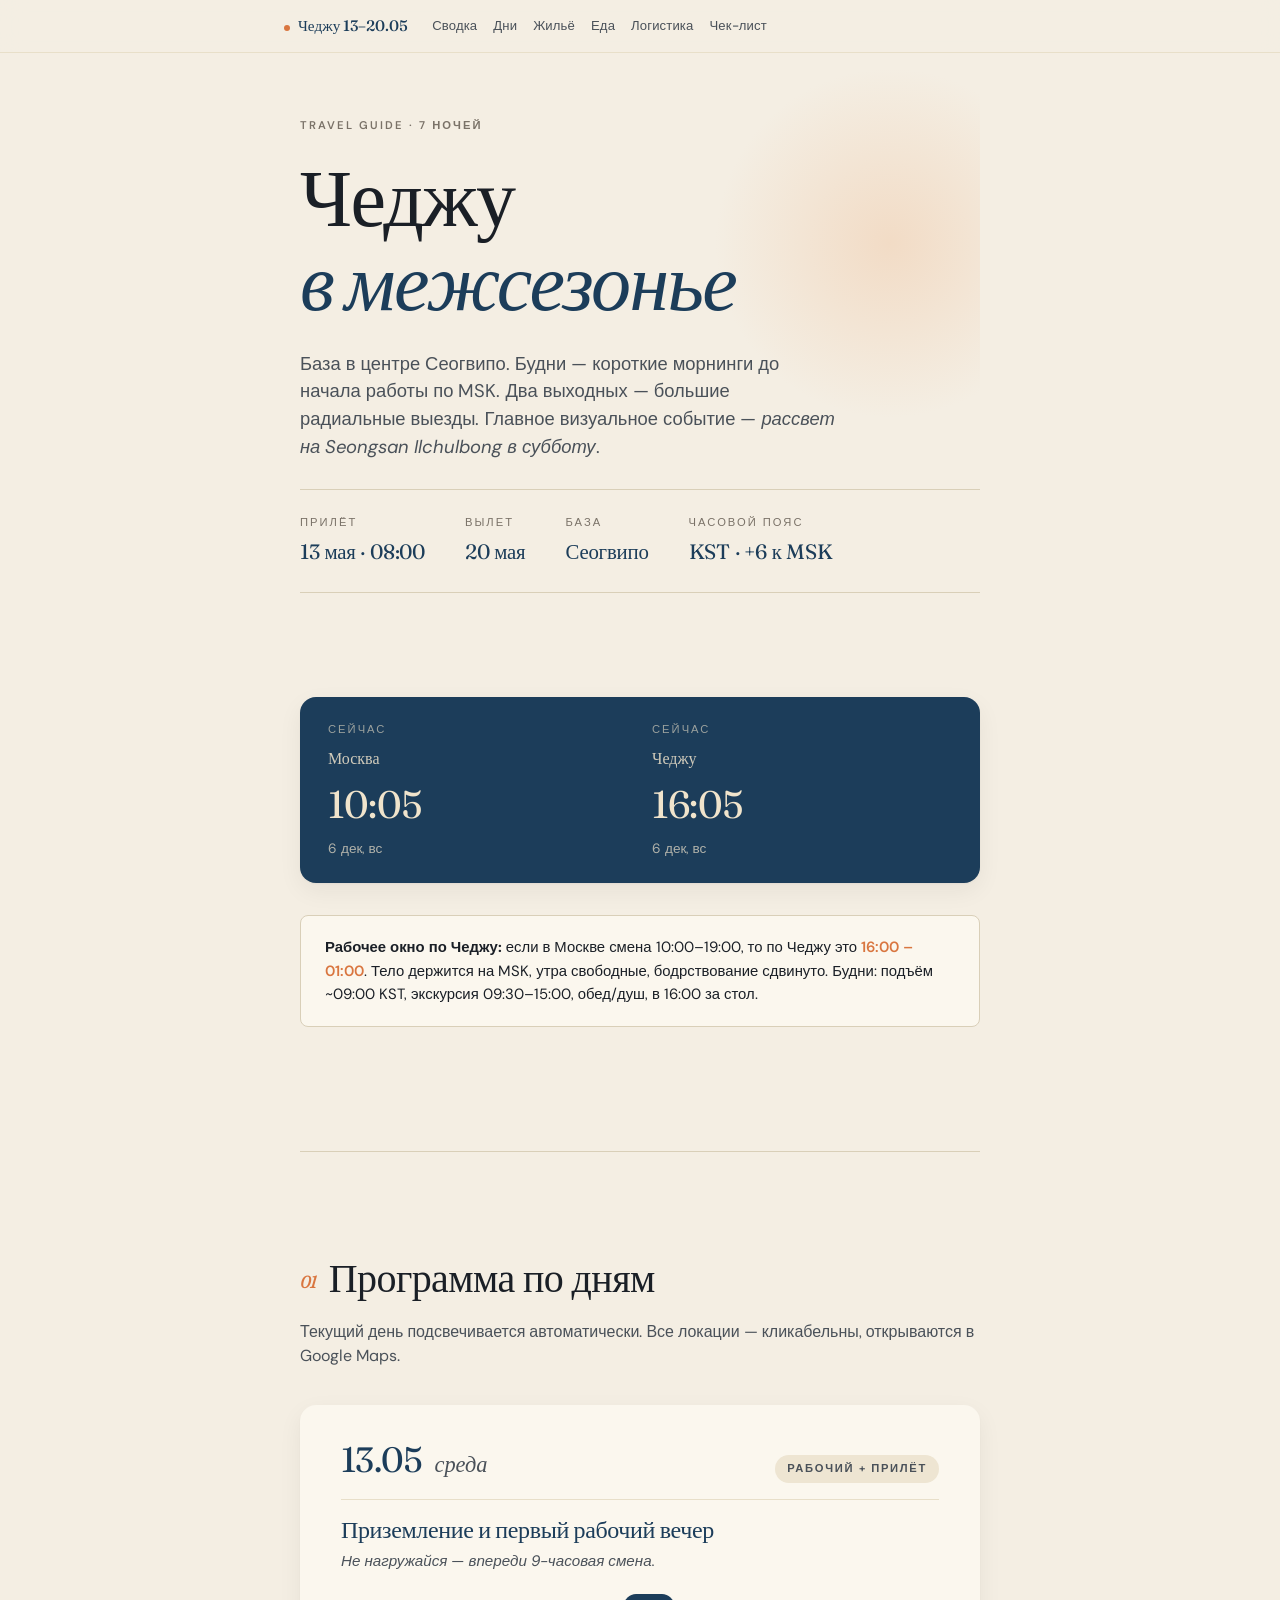
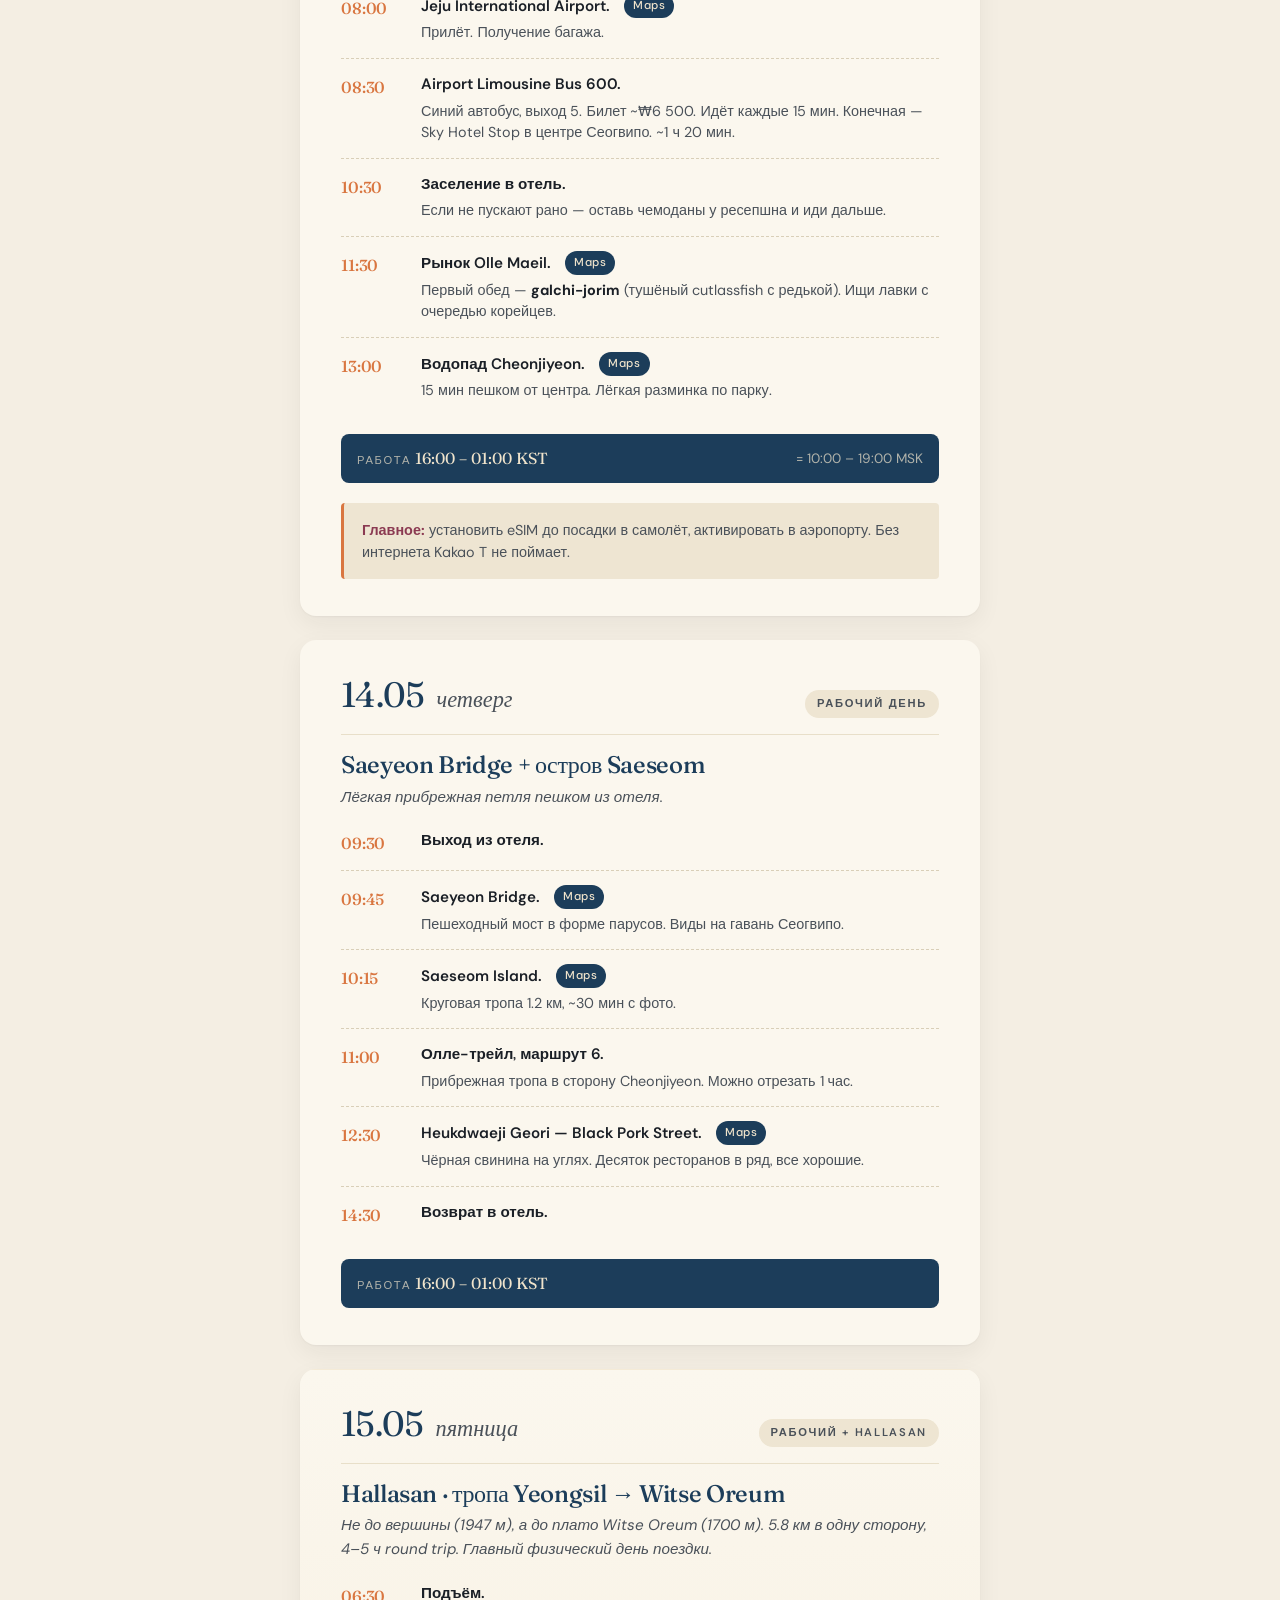
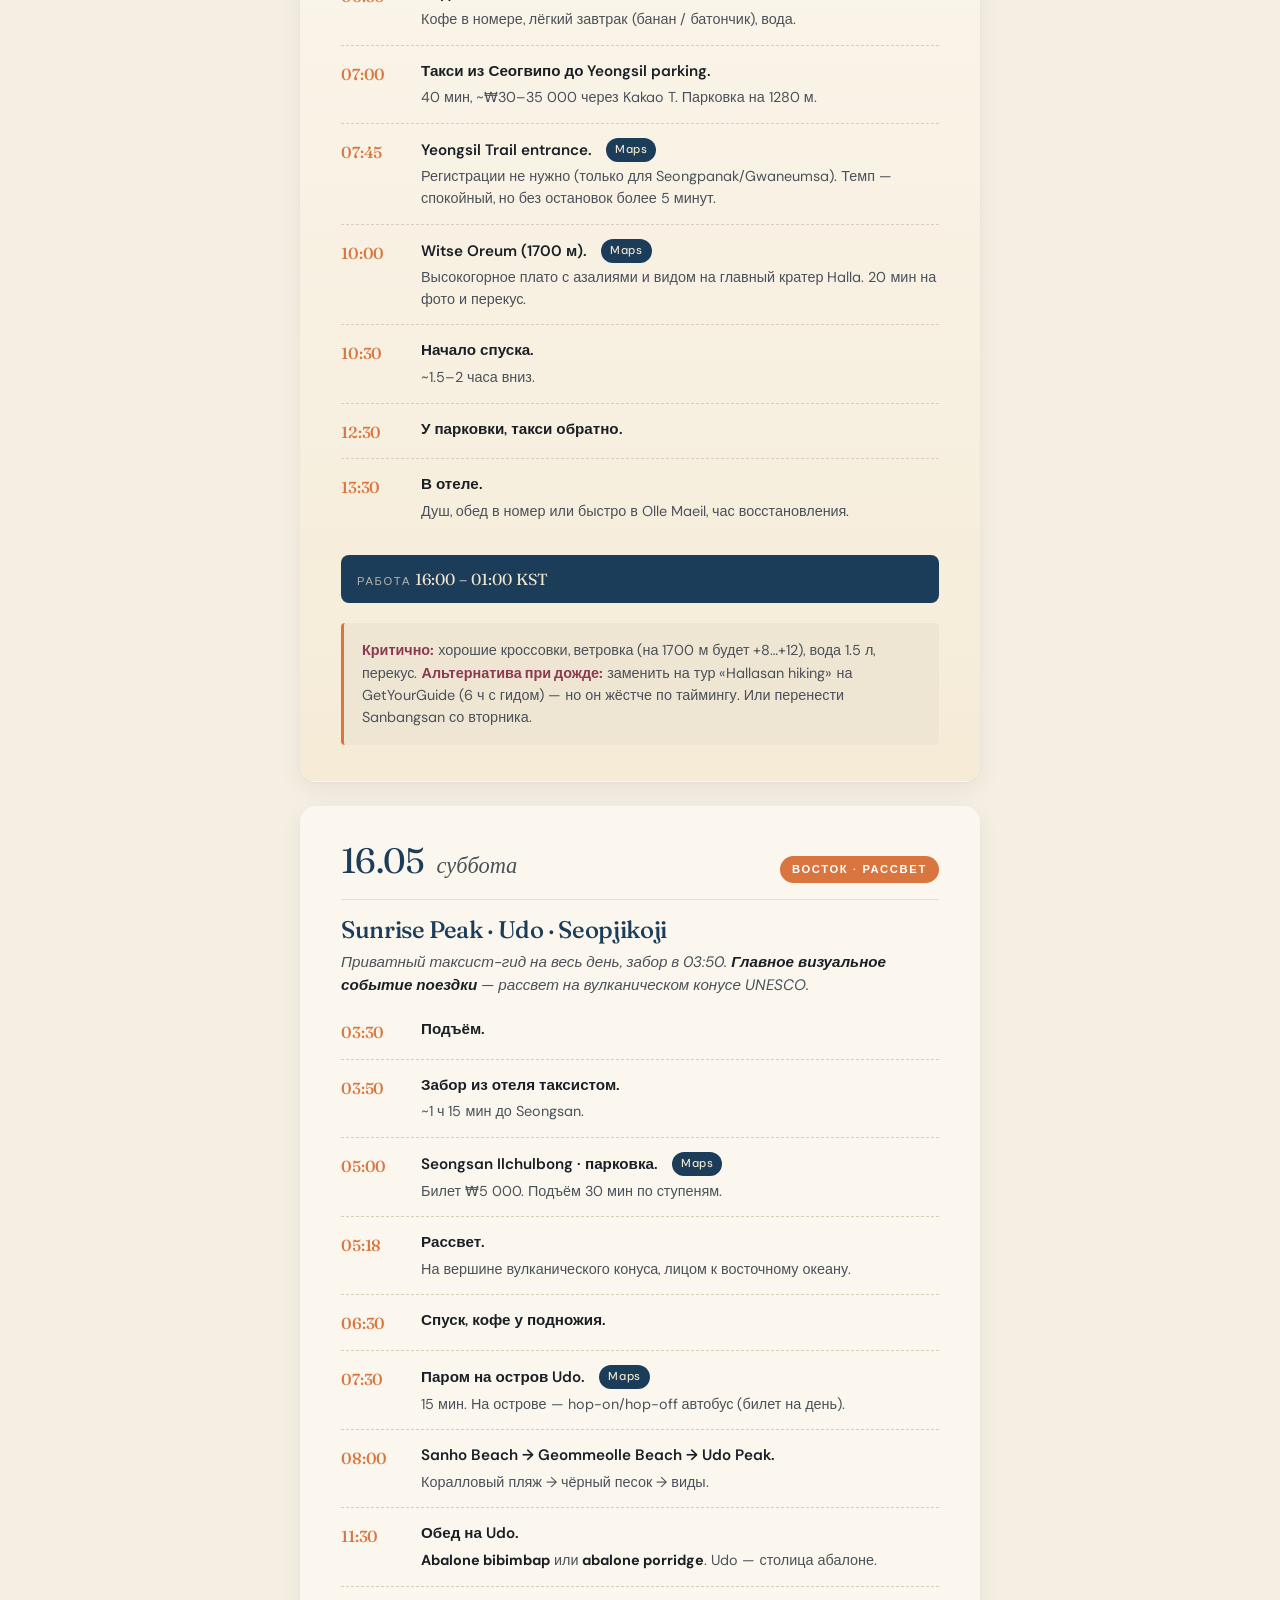
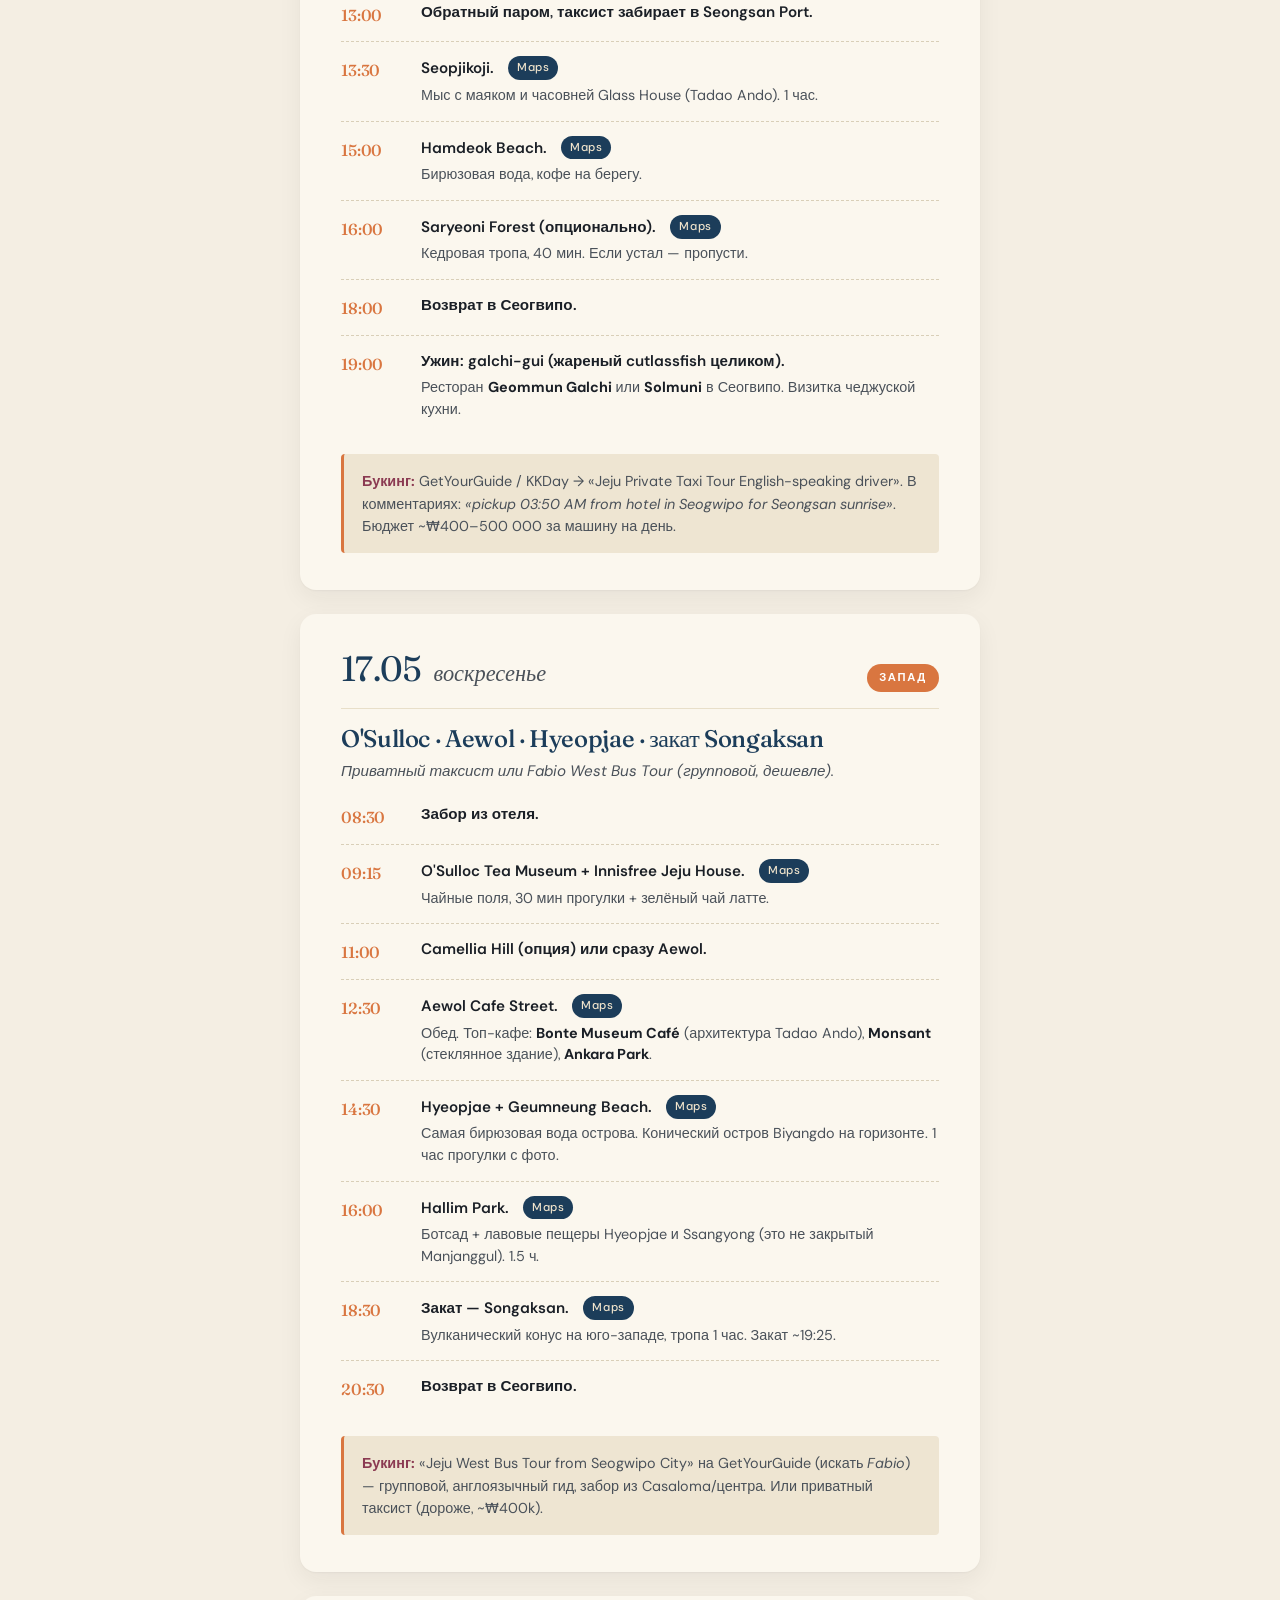
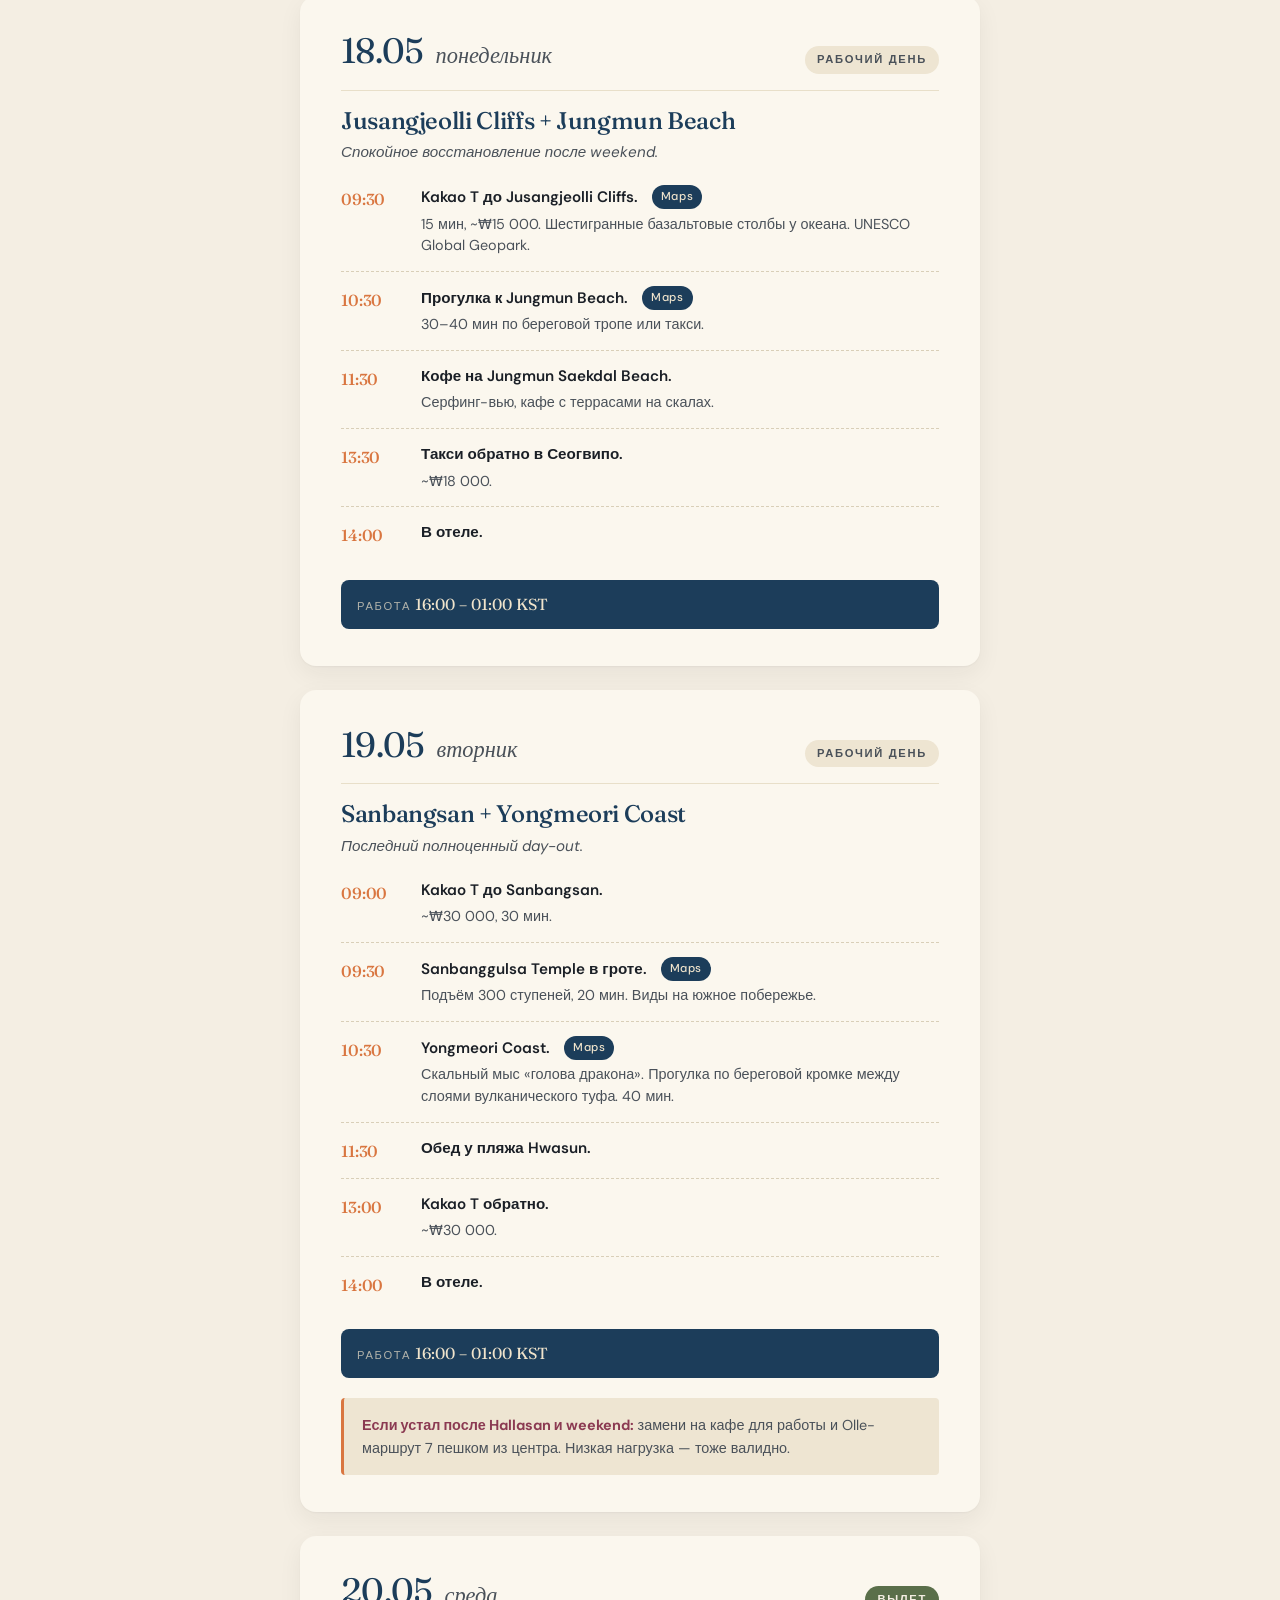
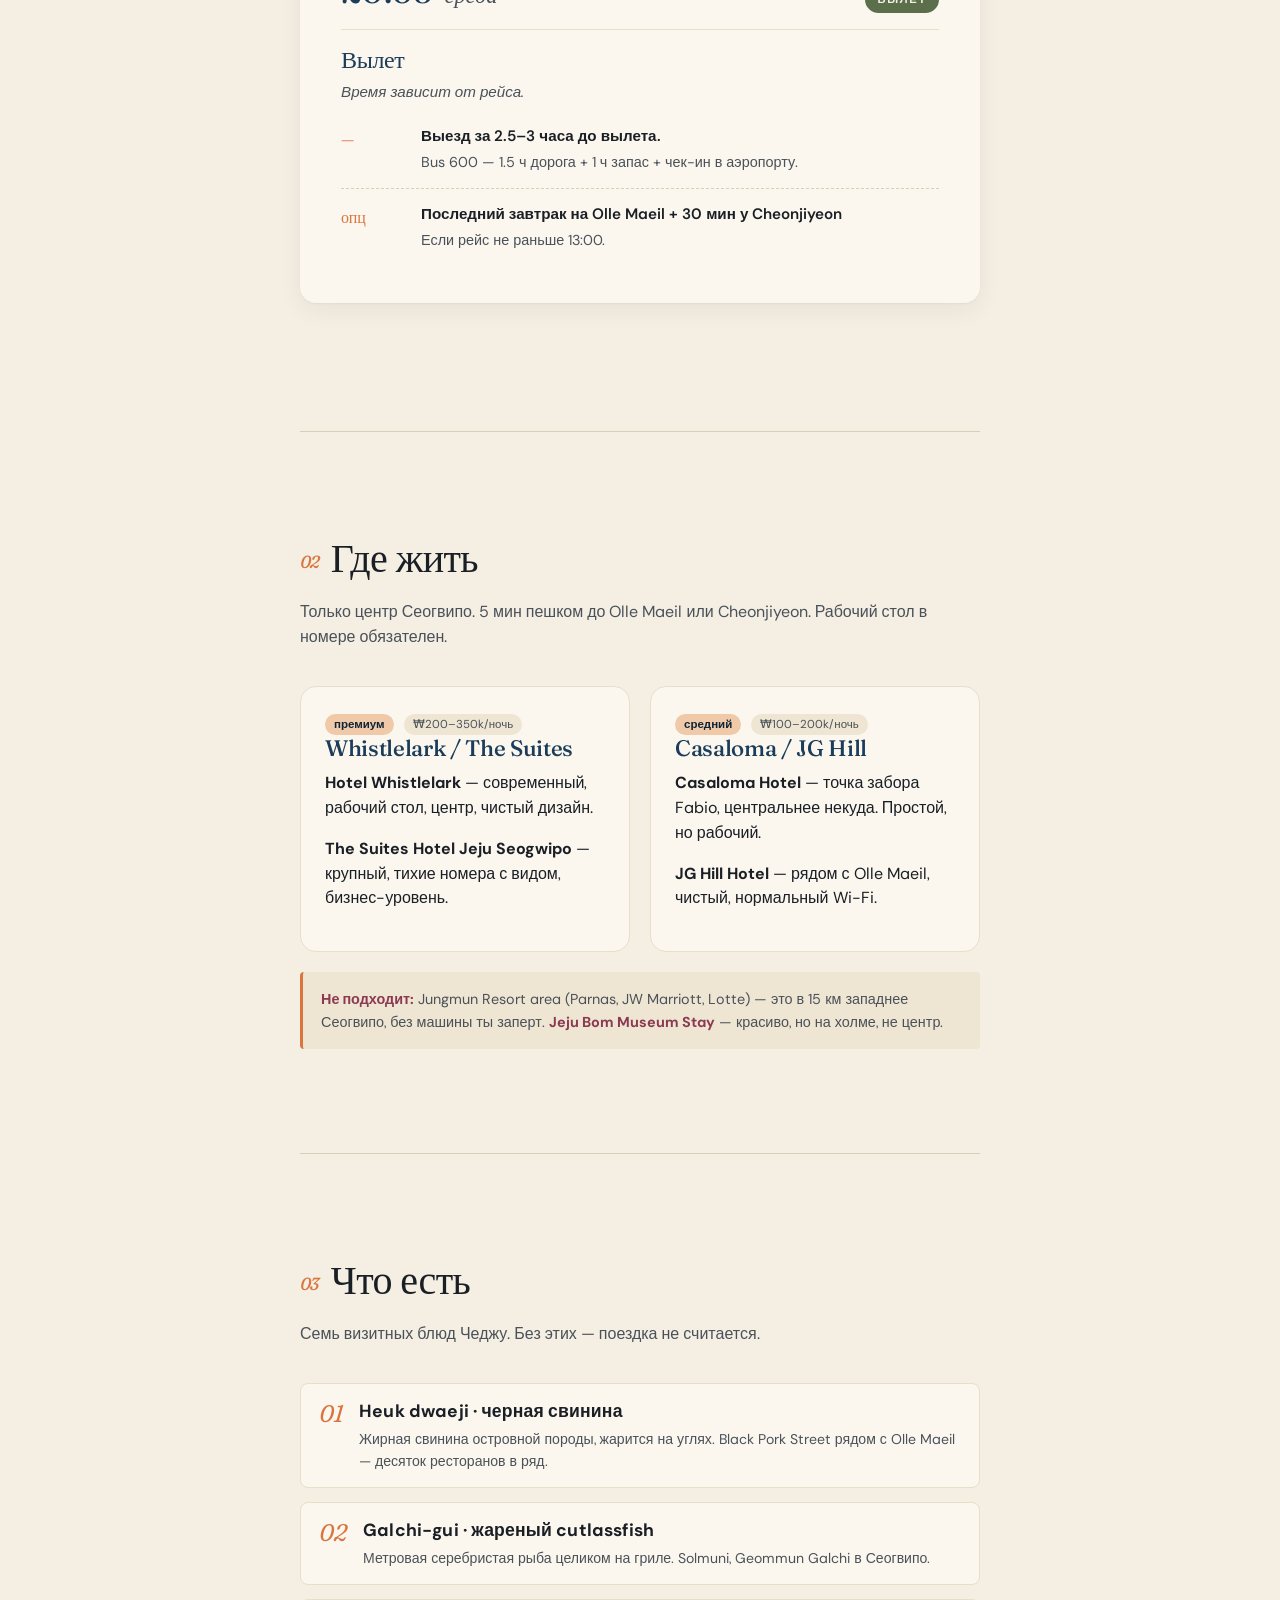
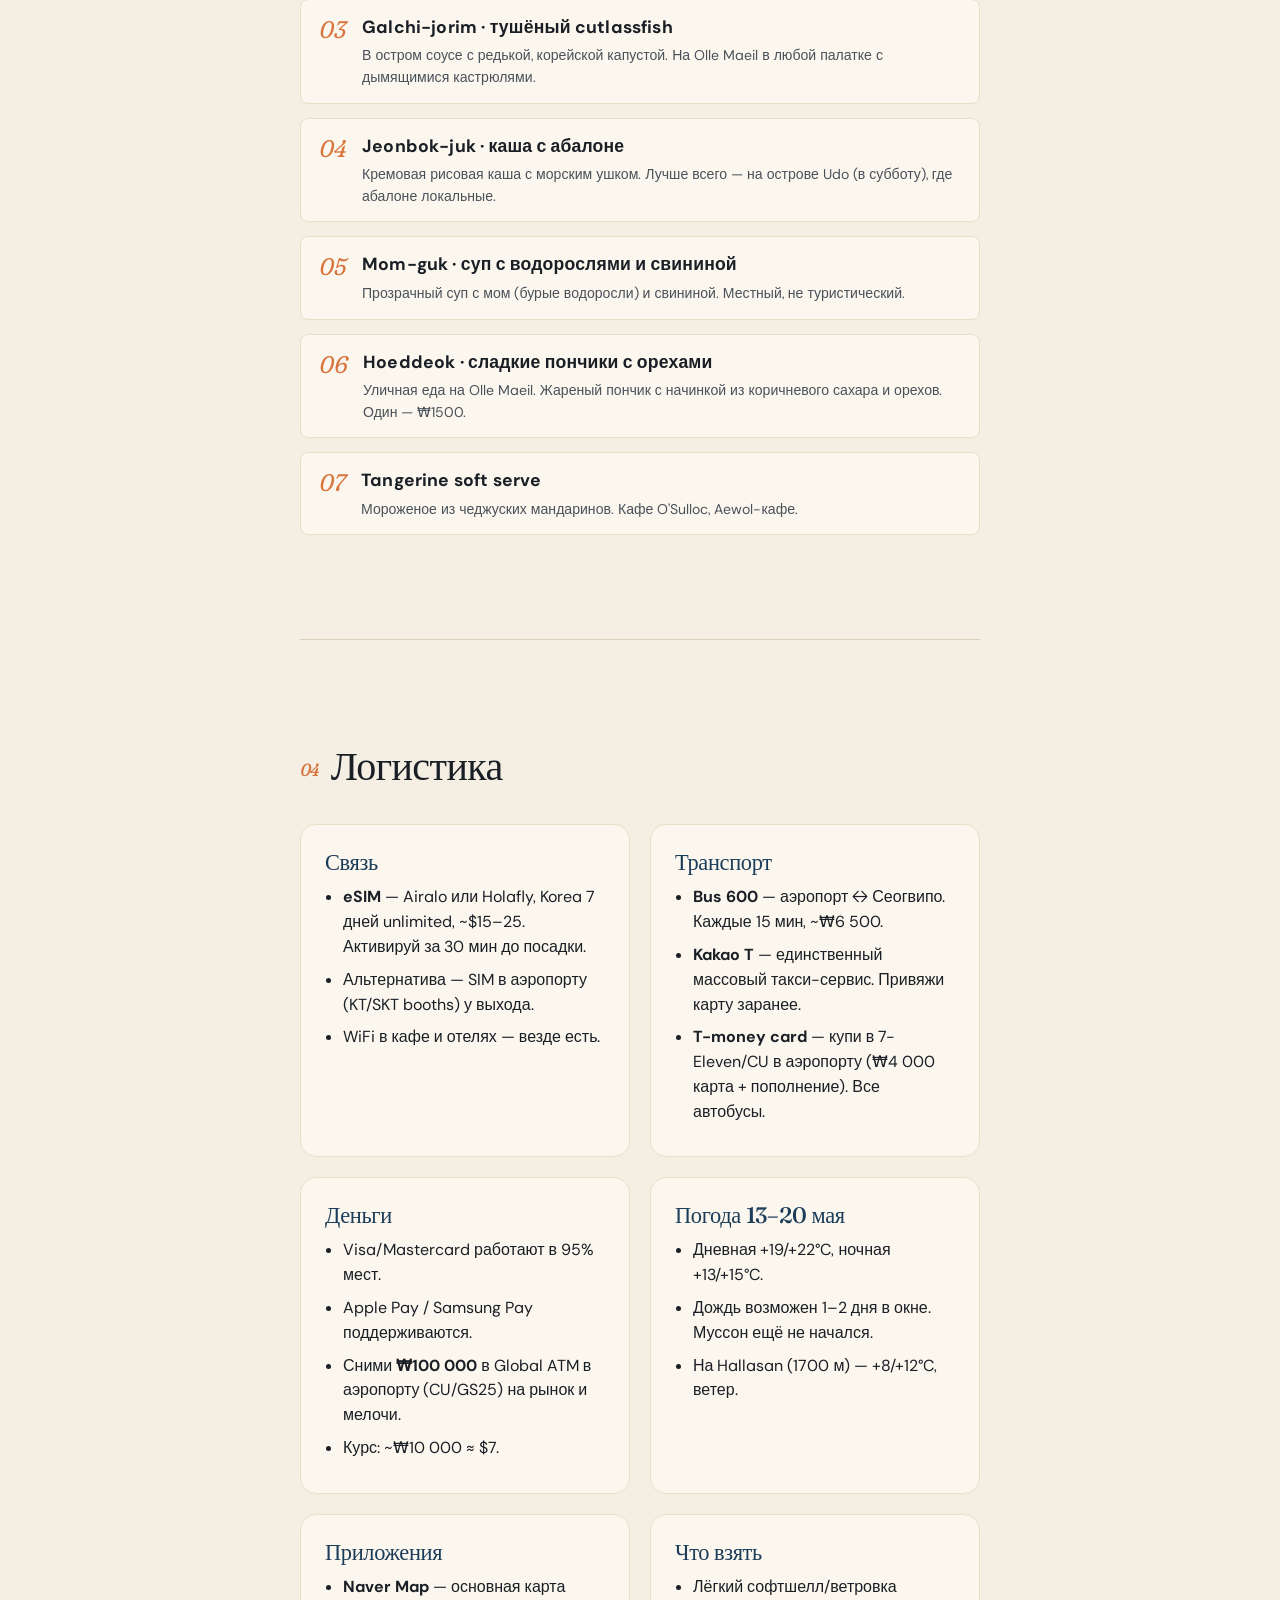
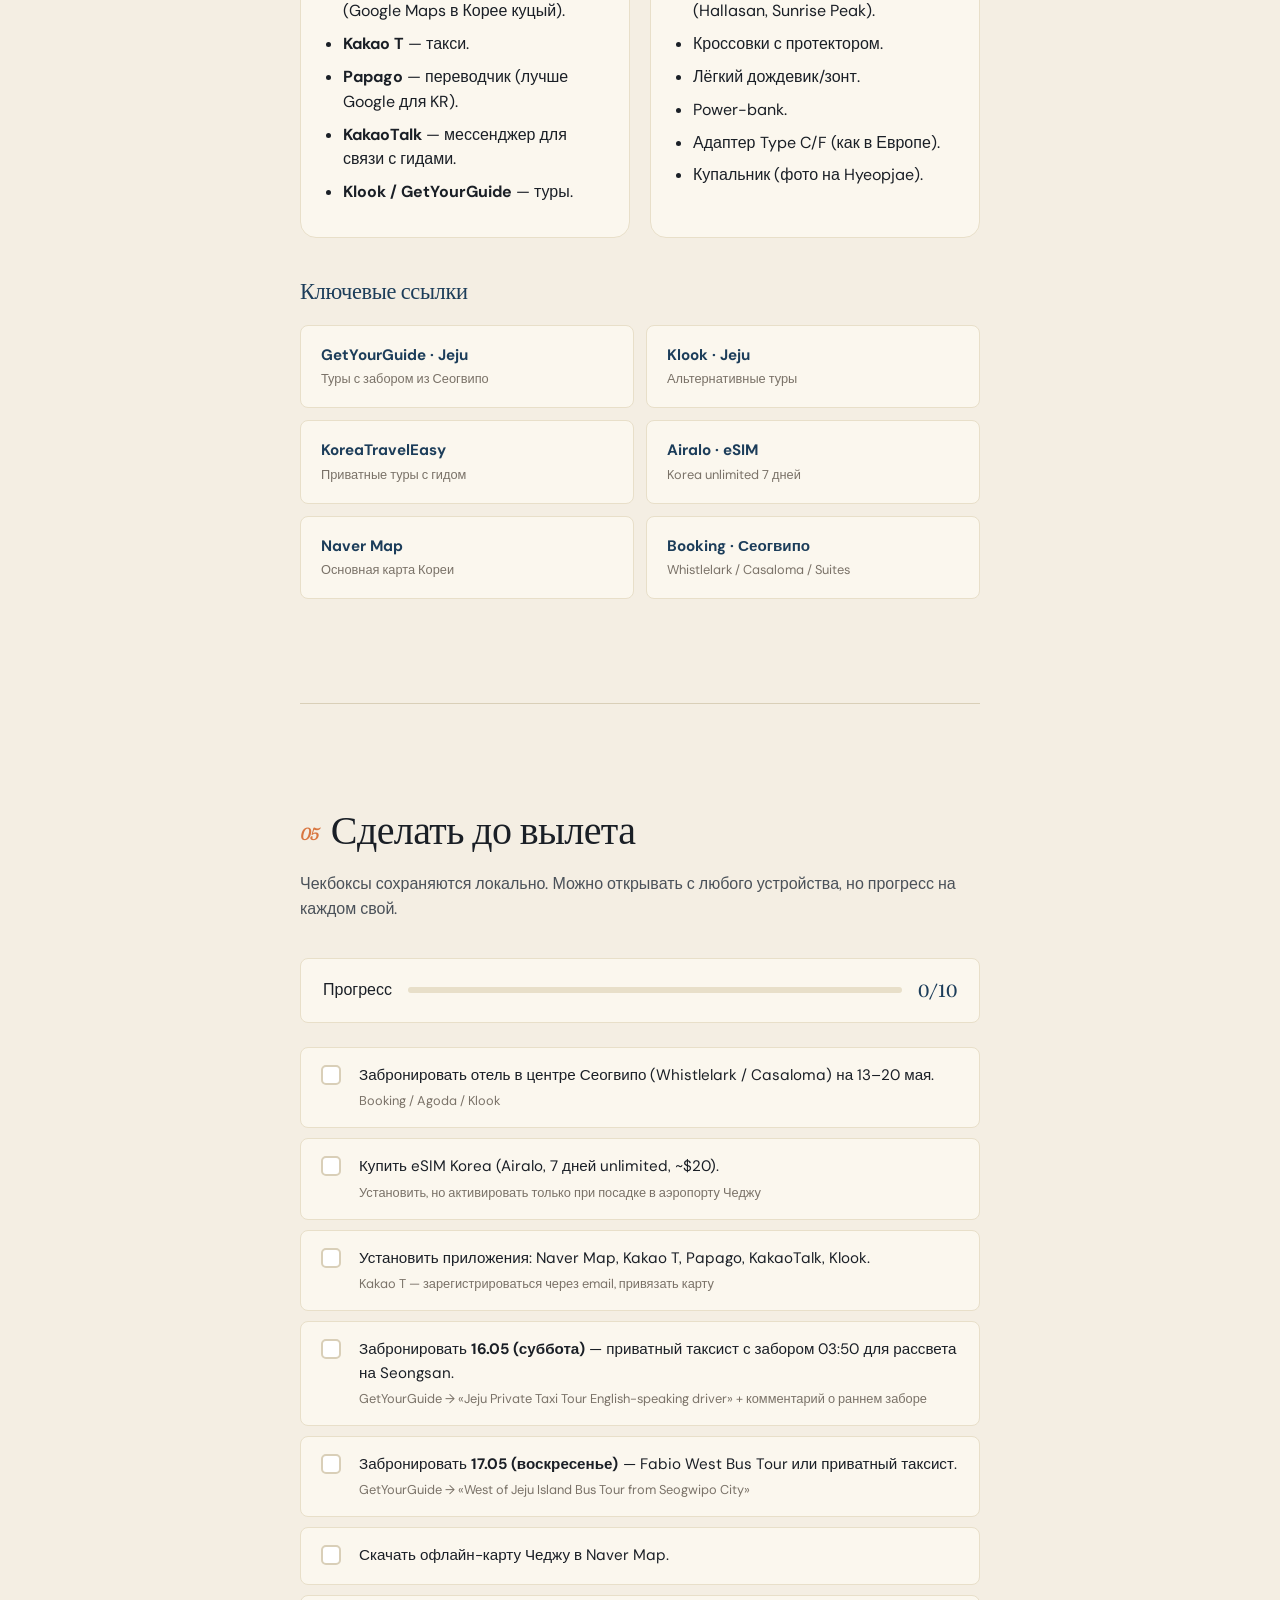
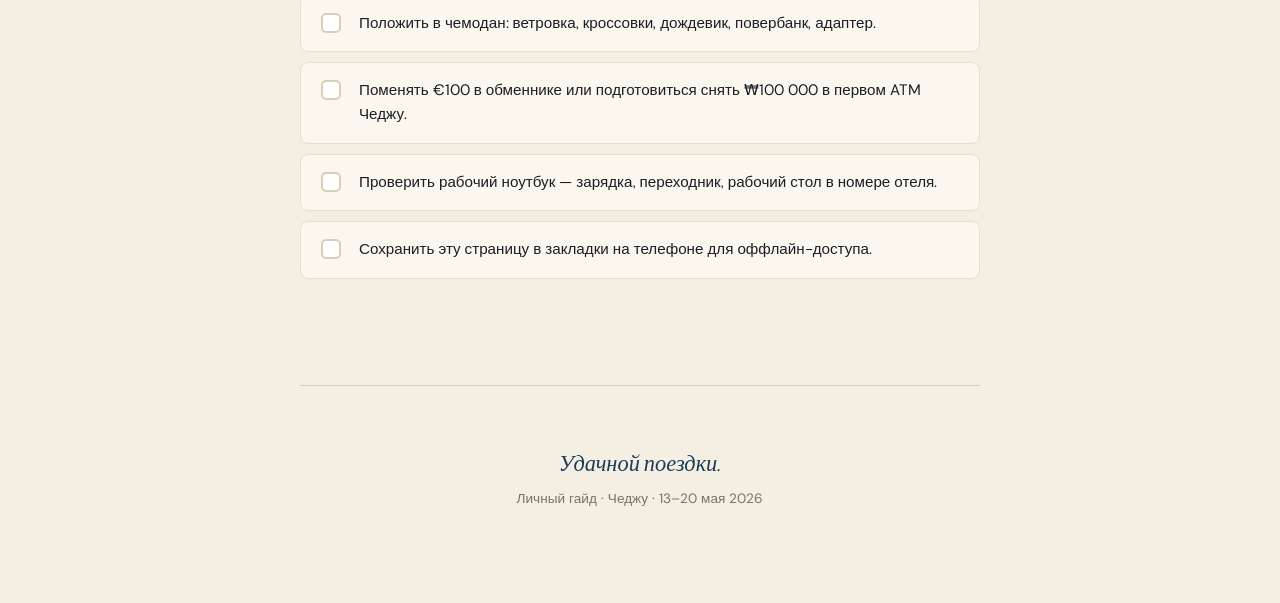
==== index.html @ 7b82b97f "Initial commit: Jeju travel guide 13-20 May 2026 - One-page editorial travel guide - Sticky navigati" ====
<!DOCTYPE html>
<html lang="ru">
<head>
<meta charset="UTF-8">
<meta name="viewport" content="width=device-width, initial-scale=1.0, viewport-fit=cover">
<meta name="theme-color" content="#1C3D5A">
<title>Чеджу · 13–20 мая 2026</title>
<link rel="preconnect" href="https://fonts.googleapis.com">
<link rel="preconnect" href="https://fonts.gstatic.com" crossorigin>
<link href="https://fonts.googleapis.com/css2?family=Fraunces:opsz,wght,SOFT,WONK@9..144,300..900,0..100,0..1&family=DM+Sans:opsz,wght@9..40,300..700&display=swap" rel="stylesheet">
<style>
  :root {
    --bg: #F4EEE3;
    --bg-card: #FBF7EE;
    --bg-card-alt: #EEE5D2;
    --ink: #1A1F26;
    --ink-soft: #4A5159;
    --ink-faint: #7A7268;
    --rule: #D9CFB8;
    --rule-soft: #E8DFC9;
    --volcano: #1C3D5A;
    --volcano-deep: #0E2438;
    --tangerine: #D97640;
    --tangerine-soft: #F0C9A8;
    --moss: #5A6F4A;
    --berry: #8B3A52;
    --shadow: 0 1px 2px rgba(26, 31, 38, 0.04), 0 8px 24px rgba(26, 31, 38, 0.06);
    --radius: 8px;
    --radius-lg: 16px;
  }

  * { box-sizing: border-box; }

  html { -webkit-text-size-adjust: 100%; scroll-behavior: smooth; scroll-padding-top: 80px; }

  body {
    margin: 0;
    background: var(--bg);
    color: var(--ink);
    font-family: 'DM Sans', -apple-system, BlinkMacSystemFont, sans-serif;
    font-size: 16px;
    line-height: 1.55;
    font-feature-settings: "ss01", "ss02", "kern";
    -webkit-font-smoothing: antialiased;
    -moz-osx-font-smoothing: grayscale;
  }

  ::selection { background: var(--tangerine); color: white; }

  /* ============= TYPOGRAPHY ============= */
  .display {
    font-family: 'Fraunces', Georgia, serif;
    font-variation-settings: 'opsz' 144, 'SOFT' 0, 'WONK' 0;
    font-weight: 400;
    letter-spacing: -0.02em;
    line-height: 1.05;
  }
  .display-italic {
    font-family: 'Fraunces', Georgia, serif;
    font-variation-settings: 'opsz' 144, 'SOFT' 100, 'WONK' 1;
    font-style: italic;
    font-weight: 300;
  }
  h1, h2, h3, h4 { font-family: 'Fraunces', Georgia, serif; font-weight: 500; letter-spacing: -0.015em; }
  h1 { font-size: clamp(2.5rem, 8vw, 5rem); line-height: 1; margin: 0; }
  h2 { font-size: clamp(1.75rem, 4vw, 2.5rem); margin: 0 0 0.5em; line-height: 1.1; }
  h3 { font-size: 1.4rem; margin: 0 0 0.4em; line-height: 1.2; }
  h4 { font-size: 1.1rem; margin: 0 0 0.3em; font-family: 'DM Sans', sans-serif; font-weight: 700; letter-spacing: 0.01em; }
  p { margin: 0 0 1em; }
  strong { font-weight: 700; color: var(--ink); }
  a { color: var(--volcano); text-decoration: underline; text-decoration-color: var(--rule); text-underline-offset: 3px; transition: text-decoration-color 0.2s; }
  a:hover { text-decoration-color: var(--tangerine); }

  .eyebrow {
    font-family: 'DM Sans', sans-serif;
    font-size: 0.7rem;
    font-weight: 600;
    letter-spacing: 0.18em;
    text-transform: uppercase;
    color: var(--ink-faint);
  }

  /* ============= LAYOUT ============= */
  .wrap { max-width: 760px; margin: 0 auto; padding: 0 24px; }
  @media (min-width: 768px) { .wrap { padding: 0 40px; } }

  /* ============= STICKY NAV ============= */
  .topnav {
    position: sticky; top: 0; z-index: 100;
    background: rgba(244, 238, 227, 0.92);
    backdrop-filter: blur(12px);
    -webkit-backdrop-filter: blur(12px);
    border-bottom: 1px solid var(--rule-soft);
  }
  .topnav-inner {
    max-width: 760px; margin: 0 auto;
    display: flex; align-items: center; gap: 16px;
    padding: 12px 24px;
    overflow-x: auto; scrollbar-width: none;
  }
  .topnav-inner::-webkit-scrollbar { display: none; }
  .topnav .brand {
    font-family: 'Fraunces', serif; font-weight: 500;
    font-size: 0.95rem;
    color: var(--volcano);
    white-space: nowrap;
    margin-right: 8px;
  }
  .topnav .brand::before {
    content: ""; display: inline-block;
    width: 6px; height: 6px;
    background: var(--tangerine); border-radius: 50%;
    margin-right: 8px;
    vertical-align: middle;
  }
  .topnav a.navlink {
    font-size: 0.82rem;
    color: var(--ink-soft);
    text-decoration: none;
    white-space: nowrap;
    padding: 4px 0;
    font-weight: 500;
    letter-spacing: 0.01em;
  }
  .topnav a.navlink:hover { color: var(--volcano); }

  /* ============= HERO ============= */
  .hero {
    padding: 64px 0 48px;
    position: relative;
    overflow: hidden;
  }
  .hero::before {
    content: ""; position: absolute;
    top: 0; right: -100px; width: 380px; height: 380px;
    background: radial-gradient(circle, var(--tangerine-soft) 0%, transparent 65%);
    opacity: 0.5; pointer-events: none;
    z-index: 0;
  }
  .hero-content { position: relative; z-index: 1; }
  .hero .eyebrow { margin-bottom: 20px; }
  .hero h1 { margin-bottom: 28px; }
  .hero h1 .word { display: inline-block; }
  .hero h1 .it { font-family: 'Fraunces', serif; font-variation-settings: 'opsz' 144, 'SOFT' 100, 'WONK' 1; font-style: italic; font-weight: 300; color: var(--volcano); }
  .hero-meta {
    display: flex; flex-wrap: wrap; gap: 24px 40px;
    padding: 24px 0;
    border-top: 1px solid var(--rule);
    border-bottom: 1px solid var(--rule);
    margin: 28px 0 0;
  }
  .hero-meta dt { font-size: 0.7rem; letter-spacing: 0.18em; text-transform: uppercase; color: var(--ink-faint); margin-bottom: 4px; }
  .hero-meta dd { margin: 0; font-family: 'Fraunces', serif; font-size: 1.3rem; font-weight: 400; color: var(--volcano); letter-spacing: -0.01em; }

  /* ============= SECTION ============= */
  section { padding: 56px 0; }
  .section-head { margin-bottom: 36px; }
  .section-head .num {
    font-family: 'Fraunces', serif;
    font-style: italic;
    font-variation-settings: 'opsz' 144, 'SOFT' 100;
    font-size: 1.1rem;
    color: var(--tangerine);
    margin-right: 12px;
    vertical-align: 4px;
  }

  /* ============= TZ CLOCK ============= */
  .tz {
    background: var(--volcano);
    color: #F0E4CC;
    border-radius: var(--radius-lg);
    padding: 24px 28px;
    margin: 32px 0;
    display: grid;
    grid-template-columns: 1fr 1fr;
    gap: 24px;
    box-shadow: var(--shadow);
  }
  .tz-col .lbl {
    font-size: 0.7rem; letter-spacing: 0.18em; text-transform: uppercase;
    color: rgba(240, 228, 204, 0.6);
    margin-bottom: 8px;
  }
  .tz-col .city { font-family: 'Fraunces', serif; font-size: 1rem; opacity: 0.85; margin-bottom: 4px; }
  .tz-col .time { font-family: 'Fraunces', serif; font-size: 2.4rem; font-weight: 400; letter-spacing: -0.02em; }
  .tz-col .date { font-size: 0.85rem; opacity: 0.7; margin-top: 4px; }
  .tz-divider {
    position: relative;
    text-align: center;
    font-size: 0.7rem; letter-spacing: 0.18em; text-transform: uppercase;
    color: rgba(240, 228, 204, 0.5);
    margin: 12px 0 -8px;
    grid-column: 1 / -1;
  }

  .work-window {
    background: var(--bg-card);
    border: 1px solid var(--rule);
    padding: 20px 24px;
    border-radius: var(--radius);
    margin: 20px 0;
    font-size: 0.93rem;
  }
  .work-window .key { color: var(--tangerine); font-weight: 600; }

  /* ============= DAY CARDS ============= */
  .day {
    background: var(--bg-card);
    border-radius: var(--radius-lg);
    padding: 28px 24px;
    margin-bottom: 24px;
    box-shadow: var(--shadow);
    border: 1px solid transparent;
    transition: border-color 0.2s, transform 0.2s;
    scroll-margin-top: 72px;
  }
  @media (min-width: 768px) { .day { padding: 36px 40px; } }
  .day.today {
    border-color: var(--tangerine);
    background: linear-gradient(180deg, #FBF7EE 0%, #FFF5E6 100%);
  }
  .day.today .day-header::after {
    content: "сегодня";
    display: inline-block;
    margin-left: 12px;
    background: var(--tangerine);
    color: white;
    font-size: 0.65rem;
    font-weight: 700;
    letter-spacing: 0.1em;
    text-transform: uppercase;
    padding: 4px 10px;
    border-radius: 100px;
    vertical-align: 6px;
  }
  .day.special { background: linear-gradient(180deg, #FBF7EE 0%, #F5EBD7 100%); }

  .day-header {
    display: flex; flex-wrap: wrap; align-items: baseline; gap: 12px;
    margin-bottom: 16px;
    padding-bottom: 16px;
    border-bottom: 1px solid var(--rule-soft);
  }
  .day-date {
    font-family: 'Fraunces', serif;
    font-size: 2.2rem;
    font-weight: 400;
    letter-spacing: -0.02em;
    color: var(--volcano);
    line-height: 1;
  }
  .day-dow {
    font-family: 'Fraunces', serif;
    font-style: italic;
    font-variation-settings: 'opsz' 144, 'SOFT' 100, 'WONK' 1;
    font-size: 1.4rem;
    color: var(--ink-soft);
    font-weight: 300;
  }
  .day-tag {
    margin-left: auto;
    font-size: 0.7rem;
    letter-spacing: 0.15em;
    text-transform: uppercase;
    padding: 5px 12px;
    border-radius: 100px;
    font-weight: 600;
  }
  .tag-work { background: var(--bg-card-alt); color: var(--ink-soft); }
  .tag-free { background: var(--tangerine); color: white; }
  .tag-travel { background: var(--moss); color: #F4EEE3; }

  .day-title { font-size: 1.5rem; color: var(--volcano); margin: 16px 0 6px; line-height: 1.2; }
  .day-subtitle { font-size: 0.95rem; color: var(--ink-soft); font-style: italic; margin-bottom: 20px; }

  /* TIMELINE */
  .timeline { list-style: none; padding: 0; margin: 16px 0 0; }
  .timeline > li {
    display: grid;
    grid-template-columns: 64px 1fr;
    gap: 16px;
    padding: 14px 0;
    border-top: 1px dashed var(--rule);
  }
  .timeline > li:first-child { border-top: 0; padding-top: 0; }
  .t-time {
    font-family: 'Fraunces', serif;
    font-size: 1rem;
    font-weight: 500;
    color: var(--tangerine);
    letter-spacing: -0.01em;
    padding-top: 2px;
  }
  .t-body { font-size: 0.95rem; }
  .t-body .place {
    font-weight: 600;
    color: var(--ink);
    margin-right: 4px;
  }
  .t-body .note {
    color: var(--ink-soft);
    font-size: 0.9rem;
    margin-top: 4px;
    line-height: 1.5;
  }
  .map-btn {
    display: inline-flex; align-items: center; gap: 4px;
    background: var(--volcano); color: #F0E4CC !important;
    font-size: 0.72rem; letter-spacing: 0.05em;
    padding: 3px 9px; border-radius: 100px;
    text-decoration: none;
    margin-left: 6px;
    font-weight: 500;
    vertical-align: 2px;
    transition: background 0.2s;
  }
  .map-btn:hover { background: var(--volcano-deep); }
  .map-btn svg { width: 9px; height: 9px; }

  .day-note {
    margin-top: 20px;
    padding: 16px 18px;
    background: var(--bg-card-alt);
    border-left: 3px solid var(--tangerine);
    border-radius: 4px;
    font-size: 0.9rem;
    color: var(--ink-soft);
  }
  .day-note strong { color: var(--berry); }

  .work-block {
    margin-top: 18px;
    padding: 12px 16px;
    background: var(--volcano);
    color: #F0E4CC;
    font-size: 0.85rem;
    border-radius: var(--radius);
    display: flex; align-items: center; justify-content: space-between;
    gap: 16px;
    flex-wrap: wrap;
  }
  .work-block .lbl { font-size: 0.7rem; letter-spacing: 0.15em; text-transform: uppercase; opacity: 0.7; }
  .work-block .val { font-family: 'Fraunces', serif; font-size: 1rem; }

  /* ============= LOGISTICS CARDS ============= */
  .grid-2 {
    display: grid; gap: 20px;
    grid-template-columns: 1fr;
  }
  @media (min-width: 600px) { .grid-2 { grid-template-columns: 1fr 1fr; } }

  .info-card {
    background: var(--bg-card);
    padding: 24px;
    border-radius: var(--radius-lg);
    border: 1px solid var(--rule-soft);
  }
  .info-card h3 { color: var(--volcano); }
  .info-card ul { padding-left: 18px; margin: 0; }
  .info-card li { margin: 8px 0; }
  .info-card .pill {
    display: inline-block;
    font-size: 0.72rem;
    background: var(--bg-card-alt);
    padding: 2px 9px;
    border-radius: 100px;
    margin-right: 6px;
    color: var(--ink-soft);
  }
  .info-card .pill.tier { background: var(--tangerine-soft); color: var(--volcano-deep); font-weight: 600; }

  /* FOOD */
  .food-list { display: grid; gap: 14px; margin-top: 20px; }
  .food-item {
    display: grid; grid-template-columns: auto 1fr; gap: 16px;
    padding: 14px 18px;
    background: var(--bg-card);
    border-radius: var(--radius);
    border: 1px solid var(--rule-soft);
  }
  .food-num {
    font-family: 'Fraunces', serif;
    font-style: italic;
    font-variation-settings: 'opsz' 144, 'SOFT' 100, 'WONK' 1;
    color: var(--tangerine);
    font-size: 1.5rem;
    font-weight: 400;
    line-height: 1;
    padding-top: 4px;
  }
  .food-item h4 { margin-bottom: 4px; }
  .food-item p { font-size: 0.88rem; color: var(--ink-soft); margin: 0; }

  /* ============= CHECKLIST ============= */
  .check-progress {
    background: var(--bg-card);
    padding: 18px 22px;
    border-radius: var(--radius);
    margin-bottom: 24px;
    display: flex; align-items: center; gap: 16px;
    border: 1px solid var(--rule-soft);
  }
  .check-progress .bar {
    flex: 1;
    height: 6px; background: var(--rule-soft);
    border-radius: 100px; overflow: hidden;
  }
  .check-progress .bar-fill {
    height: 100%;
    background: linear-gradient(90deg, var(--tangerine) 0%, var(--volcano) 100%);
    border-radius: 100px;
    transition: width 0.4s ease;
    width: 0%;
  }
  .check-progress .count {
    font-family: 'Fraunces', serif;
    font-size: 1.1rem;
    color: var(--volcano);
    font-variant-numeric: tabular-nums;
  }

  .checklist { list-style: none; padding: 0; margin: 0; }
  .checklist li {
    background: var(--bg-card);
    border: 1px solid var(--rule-soft);
    border-radius: var(--radius);
    margin-bottom: 10px;
    transition: all 0.2s;
    overflow: hidden;
  }
  .checklist label {
    display: grid; grid-template-columns: 24px 1fr; gap: 14px;
    align-items: start;
    padding: 16px 20px;
    cursor: pointer;
    font-size: 0.95rem;
  }
  .checklist input[type="checkbox"] {
    appearance: none; -webkit-appearance: none;
    width: 20px; height: 20px;
    border: 2px solid var(--rule);
    border-radius: 5px;
    background: white;
    cursor: pointer;
    position: relative;
    margin: 1px 0 0;
    transition: all 0.15s;
  }
  .checklist input[type="checkbox"]:checked {
    background: var(--volcano);
    border-color: var(--volcano);
  }
  .checklist input[type="checkbox"]:checked::after {
    content: "";
    position: absolute;
    left: 5px; top: 1px;
    width: 5px; height: 10px;
    border: solid #F0E4CC;
    border-width: 0 2px 2px 0;
    transform: rotate(45deg);
  }
  .checklist label:has(input:checked) {
    text-decoration: line-through;
    color: var(--ink-faint);
  }
  .checklist li:has(input:checked) {
    background: var(--bg-card-alt);
    opacity: 0.6;
  }
  .checklist .meta {
    display: block; font-size: 0.8rem; color: var(--ink-faint);
    margin-top: 4px;
  }

  /* ============= LINKS GRID ============= */
  .links-grid { display: grid; gap: 12px; margin-top: 20px; grid-template-columns: 1fr; }
  @media (min-width: 500px) { .links-grid { grid-template-columns: 1fr 1fr; } }
  .link-card {
    display: flex; flex-direction: column;
    padding: 18px 20px;
    background: var(--bg-card);
    border: 1px solid var(--rule-soft);
    border-radius: var(--radius);
    text-decoration: none;
    color: var(--ink);
    transition: all 0.2s;
  }
  .link-card:hover { border-color: var(--volcano); transform: translateY(-2px); }
  .link-card .title { font-weight: 700; color: var(--volcano); margin-bottom: 2px; font-size: 0.95rem; }
  .link-card .sub { font-size: 0.8rem; color: var(--ink-faint); }

  /* ============= FOOTER ============= */
  footer {
    padding: 60px 0 80px;
    text-align: center;
    border-top: 1px solid var(--rule);
    margin-top: 40px;
  }
  footer p { font-size: 0.85rem; color: var(--ink-faint); }
  footer .display-italic { font-size: 1.4rem; color: var(--volcano); margin-bottom: 8px; }

  /* ============= UTILITIES ============= */
  .divider { border: 0; height: 1px; background: var(--rule); margin: 48px 0; }
  .quiet { color: var(--ink-soft); }
  .tab-num { font-variant-numeric: tabular-nums; }

  /* PRINT */
  @media print {
    .topnav, .map-btn { display: none !important; }
    body { background: white; }
    .day { break-inside: avoid; box-shadow: none; border: 1px solid #ccc; }
    .tz { background: white; color: black; border: 1px solid #ccc; }
  }
</style>
</head>
<body>

<nav class="topnav">
  <div class="topnav-inner">
    <span class="brand">Чеджу 13–20.05</span>
    <a class="navlink" href="#hero">Сводка</a>
    <a class="navlink" href="#days">Дни</a>
    <a class="navlink" href="#stay">Жильё</a>
    <a class="navlink" href="#food">Еда</a>
    <a class="navlink" href="#logistics">Логистика</a>
    <a class="navlink" href="#checklist">Чек-лист</a>
  </div>
</nav>

<main class="wrap">

  <!-- ===================== HERO ===================== -->
  <header class="hero" id="hero">
    <div class="hero-content">
      <p class="eyebrow">Travel guide · 7 ночей</p>
      <h1 class="display">
        <span class="word">Чеджу</span><br>
        <span class="word it">в межсезонье</span>
      </h1>
      <p style="font-size: 1.15rem; color: var(--ink-soft); max-width: 540px; margin-top: 24px; line-height: 1.5;">
        База в центре Сеогвипо. Будни — короткие морнинги до начала работы по MSK. Два выходных — большие радиальные выезды. Главное визуальное событие — <em>рассвет на Seongsan Ilchulbong в субботу</em>.
      </p>
      <dl class="hero-meta">
        <div>
          <dt>Прилёт</dt>
          <dd>13 мая · 08:00</dd>
        </div>
        <div>
          <dt>Вылет</dt>
          <dd>20 мая</dd>
        </div>
        <div>
          <dt>База</dt>
          <dd>Сеогвипо</dd>
        </div>
        <div>
          <dt>Часовой пояс</dt>
          <dd>KST · +6 к MSK</dd>
        </div>
      </dl>
    </div>
  </header>

  <!-- ===================== TIME ZONE ===================== -->
  <section style="padding-top: 24px;">
    <div class="tz" id="liveclock">
      <div class="tz-col">
        <div class="lbl">сейчас</div>
        <div class="city">Москва</div>
        <div class="time tab-num" data-tz="msk">—</div>
        <div class="date" data-tz-date="msk">—</div>
      </div>
      <div class="tz-col">
        <div class="lbl">сейчас</div>
        <div class="city">Чеджу</div>
        <div class="time tab-num" data-tz="kst">—</div>
        <div class="date" data-tz-date="kst">—</div>
      </div>
    </div>
    <div class="work-window">
      <strong>Рабочее окно по Чеджу:</strong> если в Москве смена 10:00–19:00, то по Чеджу это <span class="key">16:00 – 01:00</span>. Тело держится на MSK, утра свободные, бодрствование сдвинуто. Будни: подъём ~09:00 KST, экскурсия 09:30–15:00, обед/душ, в 16:00 за стол.
    </div>
  </section>

  <hr class="divider">

  <!-- ===================== DAYS ===================== -->
  <section id="days">
    <div class="section-head">
      <h2><span class="num">01</span>Программа по дням</h2>
      <p class="quiet">Текущий день подсвечивается автоматически. Все локации — кликабельны, открываются в Google Maps.</p>
    </div>

    <!-- ===== DAY 1 ===== -->
    <article class="day" id="day-1" data-date="2026-05-13">
      <header class="day-header">
        <span class="day-date">13.05</span>
        <span class="day-dow">среда</span>
        <span class="day-tag tag-work">рабочий + прилёт</span>
      </header>
      <h3 class="day-title">Приземление и первый рабочий вечер</h3>
      <p class="day-subtitle">Не нагружайся — впереди 9-часовая смена.</p>
      <ol class="timeline">
        <li>
          <div class="t-time">08:00</div>
          <div class="t-body"><span class="place">Jeju International Airport.</span>
            <a class="map-btn" href="https://maps.google.com/?q=33.5113,126.4929" target="_blank">Maps</a>
            <div class="note">Прилёт. Получение багажа.</div></div>
        </li>
        <li>
          <div class="t-time">08:30</div>
          <div class="t-body"><span class="place">Airport Limousine Bus 600.</span>
            <div class="note">Синий автобус, выход 5. Билет ~₩6 500. Идёт каждые 15 мин. Конечная — Sky Hotel Stop в центре Сеогвипо. ~1 ч 20 мин.</div></div>
        </li>
        <li>
          <div class="t-time">10:30</div>
          <div class="t-body"><span class="place">Заселение в отель.</span>
            <div class="note">Если не пускают рано — оставь чемоданы у ресепшна и иди дальше.</div></div>
        </li>
        <li>
          <div class="t-time">11:30</div>
          <div class="t-body"><span class="place">Рынок Olle Maeil.</span>
            <a class="map-btn" href="https://maps.google.com/?q=33.247,126.5621" target="_blank">Maps</a>
            <div class="note">Первый обед — <strong>galchi-jorim</strong> (тушёный cutlassfish с редькой). Ищи лавки с очередью корейцев.</div></div>
        </li>
        <li>
          <div class="t-time">13:00</div>
          <div class="t-body"><span class="place">Водопад Cheonjiyeon.</span>
            <a class="map-btn" href="https://maps.google.com/?q=33.2469,126.5589" target="_blank">Maps</a>
            <div class="note">15 мин пешком от центра. Лёгкая разминка по парку.</div></div>
        </li>
      </ol>
      <div class="work-block">
        <span><span class="lbl">Работа</span> <span class="val">16:00 – 01:00 KST</span></span>
        <span style="opacity: 0.7;">= 10:00 – 19:00 MSK</span>
      </div>
      <div class="day-note">
        <strong>Главное:</strong> установить eSIM до посадки в самолёт, активировать в аэропорту. Без интернета Kakao T не поймает.
      </div>
    </article>

    <!-- ===== DAY 2 ===== -->
    <article class="day" id="day-2" data-date="2026-05-14">
      <header class="day-header">
        <span class="day-date">14.05</span>
        <span class="day-dow">четверг</span>
        <span class="day-tag tag-work">рабочий день</span>
      </header>
      <h3 class="day-title">Saeyeon Bridge + остров Saeseom</h3>
      <p class="day-subtitle">Лёгкая прибрежная петля пешком из отеля.</p>
      <ol class="timeline">
        <li>
          <div class="t-time">09:30</div>
          <div class="t-body"><span class="place">Выход из отеля.</span></div>
        </li>
        <li>
          <div class="t-time">09:45</div>
          <div class="t-body"><span class="place">Saeyeon Bridge.</span>
            <a class="map-btn" href="https://maps.google.com/?q=33.2424,126.5587" target="_blank">Maps</a>
            <div class="note">Пешеходный мост в форме парусов. Виды на гавань Сеогвипо.</div></div>
        </li>
        <li>
          <div class="t-time">10:15</div>
          <div class="t-body"><span class="place">Saeseom Island.</span>
            <a class="map-btn" href="https://maps.google.com/?q=33.241,126.5599" target="_blank">Maps</a>
            <div class="note">Круговая тропа 1.2 км, ~30 мин с фото.</div></div>
        </li>
        <li>
          <div class="t-time">11:00</div>
          <div class="t-body"><span class="place">Олле-трейл, маршрут 6.</span>
            <div class="note">Прибрежная тропа в сторону Cheonjiyeon. Можно отрезать 1 час.</div></div>
        </li>
        <li>
          <div class="t-time">12:30</div>
          <div class="t-body"><span class="place">Heukdwaeji Geori — Black Pork Street.</span>
            <a class="map-btn" href="https://maps.google.com/?q=33.2497,126.5650" target="_blank">Maps</a>
            <div class="note">Чёрная свинина на углях. Десяток ресторанов в ряд, все хорошие.</div></div>
        </li>
        <li>
          <div class="t-time">14:30</div>
          <div class="t-body"><span class="place">Возврат в отель.</span></div>
        </li>
      </ol>
      <div class="work-block">
        <span><span class="lbl">Работа</span> <span class="val">16:00 – 01:00 KST</span></span>
      </div>
    </article>

    <!-- ===== DAY 3 ===== -->
    <article class="day special" id="day-3" data-date="2026-05-15">
      <header class="day-header">
        <span class="day-date">15.05</span>
        <span class="day-dow">пятница</span>
        <span class="day-tag tag-work">рабочий + Hallasan</span>
      </header>
      <h3 class="day-title">Hallasan · тропа Yeongsil → Witse Oreum</h3>
      <p class="day-subtitle">Не до вершины (1947 м), а до плато Witse Oreum (1700 м). 5.8 км в одну сторону, 4–5 ч round trip. Главный физический день поездки.</p>
      <ol class="timeline">
        <li>
          <div class="t-time">06:30</div>
          <div class="t-body"><span class="place">Подъём.</span>
            <div class="note">Кофе в номере, лёгкий завтрак (банан / батончик), вода.</div></div>
        </li>
        <li>
          <div class="t-time">07:00</div>
          <div class="t-body"><span class="place">Такси из Сеогвипо до Yeongsil parking.</span>
            <div class="note">40 мин, ~₩30–35 000 через Kakao T. Парковка на 1280 м.</div></div>
        </li>
        <li>
          <div class="t-time">07:45</div>
          <div class="t-body"><span class="place">Yeongsil Trail entrance.</span>
            <a class="map-btn" href="https://maps.google.com/?q=33.3613,126.5326" target="_blank">Maps</a>
            <div class="note">Регистрации не нужно (только для Seongpanak/Gwaneumsa). Темп — спокойный, но без остановок более 5 минут.</div></div>
        </li>
        <li>
          <div class="t-time">10:00</div>
          <div class="t-body"><span class="place">Witse Oreum (1700 м).</span>
            <a class="map-btn" href="https://maps.google.com/?q=33.3589,126.5419" target="_blank">Maps</a>
            <div class="note">Высокогорное плато с азалиями и видом на главный кратер Halla. 20 мин на фото и перекус.</div></div>
        </li>
        <li>
          <div class="t-time">10:30</div>
          <div class="t-body"><span class="place">Начало спуска.</span>
            <div class="note">~1.5–2 часа вниз.</div></div>
        </li>
        <li>
          <div class="t-time">12:30</div>
          <div class="t-body"><span class="place">У парковки, такси обратно.</span></div>
        </li>
        <li>
          <div class="t-time">13:30</div>
          <div class="t-body"><span class="place">В отеле.</span>
            <div class="note">Душ, обед в номер или быстро в Olle Maeil, час восстановления.</div></div>
        </li>
      </ol>
      <div class="work-block">
        <span><span class="lbl">Работа</span> <span class="val">16:00 – 01:00 KST</span></span>
      </div>
      <div class="day-note">
        <strong>Критично:</strong> хорошие кроссовки, ветровка (на 1700 м будет +8…+12), вода 1.5 л, перекус. <strong>Альтернатива при дожде:</strong> заменить на тур «Hallasan hiking» на GetYourGuide (6 ч с гидом) — но он жёстче по таймингу. Или перенести Sanbangsan со вторника.
      </div>
    </article>

    <!-- ===== DAY 4 - SATURDAY EAST ===== -->
    <article class="day" id="day-4" data-date="2026-05-16">
      <header class="day-header">
        <span class="day-date">16.05</span>
        <span class="day-dow">суббота</span>
        <span class="day-tag tag-free">восток · рассвет</span>
      </header>
      <h3 class="day-title">Sunrise Peak · Udo · Seopjikoji</h3>
      <p class="day-subtitle">Приватный таксист-гид на весь день, забор в 03:50. <strong>Главное визуальное событие поездки</strong> — рассвет на вулканическом конусе UNESCO.</p>
      <ol class="timeline">
        <li>
          <div class="t-time">03:30</div>
          <div class="t-body"><span class="place">Подъём.</span></div>
        </li>
        <li>
          <div class="t-time">03:50</div>
          <div class="t-body"><span class="place">Забор из отеля таксистом.</span>
            <div class="note">~1 ч 15 мин до Seongsan.</div></div>
        </li>
        <li>
          <div class="t-time">05:00</div>
          <div class="t-body"><span class="place">Seongsan Ilchulbong · парковка.</span>
            <a class="map-btn" href="https://maps.google.com/?q=33.4591,126.9396" target="_blank">Maps</a>
            <div class="note">Билет ₩5 000. Подъём 30 мин по ступеням.</div></div>
        </li>
        <li>
          <div class="t-time">05:18</div>
          <div class="t-body"><span class="place">Рассвет.</span>
            <div class="note">На вершине вулканического конуса, лицом к восточному океану.</div></div>
        </li>
        <li>
          <div class="t-time">06:30</div>
          <div class="t-body"><span class="place">Спуск, кофе у подножия.</span></div>
        </li>
        <li>
          <div class="t-time">07:30</div>
          <div class="t-body"><span class="place">Паром на остров Udo.</span>
            <a class="map-btn" href="https://maps.google.com/?q=33.5066,126.9534" target="_blank">Maps</a>
            <div class="note">15 мин. На острове — hop-on/hop-off автобус (билет на день).</div></div>
        </li>
        <li>
          <div class="t-time">08:00</div>
          <div class="t-body"><span class="place">Sanho Beach → Geommeolle Beach → Udo Peak.</span>
            <div class="note">Коралловый пляж → чёрный песок → виды.</div></div>
        </li>
        <li>
          <div class="t-time">11:30</div>
          <div class="t-body"><span class="place">Обед на Udo.</span>
            <div class="note"><strong>Abalone bibimbap</strong> или <strong>abalone porridge</strong>. Udo — столица абалоне.</div></div>
        </li>
        <li>
          <div class="t-time">13:00</div>
          <div class="t-body"><span class="place">Обратный паром, таксист забирает в Seongsan Port.</span></div>
        </li>
        <li>
          <div class="t-time">13:30</div>
          <div class="t-body"><span class="place">Seopjikoji.</span>
            <a class="map-btn" href="https://maps.google.com/?q=33.4257,126.9286" target="_blank">Maps</a>
            <div class="note">Мыс с маяком и часовней Glass House (Tadao Ando). 1 час.</div></div>
        </li>
        <li>
          <div class="t-time">15:00</div>
          <div class="t-body"><span class="place">Hamdeok Beach.</span>
            <a class="map-btn" href="https://maps.google.com/?q=33.5436,126.6701" target="_blank">Maps</a>
            <div class="note">Бирюзовая вода, кофе на берегу.</div></div>
        </li>
        <li>
          <div class="t-time">16:00</div>
          <div class="t-body"><span class="place">Saryeoni Forest (опционально).</span>
            <a class="map-btn" href="https://maps.google.com/?q=33.4314,126.6519" target="_blank">Maps</a>
            <div class="note">Кедровая тропа, 40 мин. Если устал — пропусти.</div></div>
        </li>
        <li>
          <div class="t-time">18:00</div>
          <div class="t-body"><span class="place">Возврат в Сеогвипо.</span></div>
        </li>
        <li>
          <div class="t-time">19:00</div>
          <div class="t-body"><span class="place">Ужин: galchi-gui (жареный cutlassfish целиком).</span>
            <div class="note">Ресторан <strong>Geommun Galchi</strong> или <strong>Solmuni</strong> в Сеогвипо. Визитка чеджуской кухни.</div></div>
        </li>
      </ol>
      <div class="day-note">
        <strong>Букинг:</strong> GetYourGuide / KKDay → «Jeju Private Taxi Tour English-speaking driver». В комментариях: <em>«pickup 03:50 AM from hotel in Seogwipo for Seongsan sunrise»</em>. Бюджет ~₩400–500 000 за машину на день.
      </div>
    </article>

    <!-- ===== DAY 5 - SUNDAY WEST ===== -->
    <article class="day" id="day-5" data-date="2026-05-17">
      <header class="day-header">
        <span class="day-date">17.05</span>
        <span class="day-dow">воскресенье</span>
        <span class="day-tag tag-free">запад</span>
      </header>
      <h3 class="day-title">O'Sulloc · Aewol · Hyeopjae · закат Songaksan</h3>
      <p class="day-subtitle">Приватный таксист или Fabio West Bus Tour (групповой, дешевле).</p>
      <ol class="timeline">
        <li>
          <div class="t-time">08:30</div>
          <div class="t-body"><span class="place">Забор из отеля.</span></div>
        </li>
        <li>
          <div class="t-time">09:15</div>
          <div class="t-body"><span class="place">O'Sulloc Tea Museum + Innisfree Jeju House.</span>
            <a class="map-btn" href="https://maps.google.com/?q=33.2876,126.2898" target="_blank">Maps</a>
            <div class="note">Чайные поля, 30 мин прогулки + зелёный чай латте.</div></div>
        </li>
        <li>
          <div class="t-time">11:00</div>
          <div class="t-body"><span class="place">Camellia Hill (опция) или сразу Aewol.</span></div>
        </li>
        <li>
          <div class="t-time">12:30</div>
          <div class="t-body"><span class="place">Aewol Cafe Street.</span>
            <a class="map-btn" href="https://maps.google.com/?q=33.4602,126.3081" target="_blank">Maps</a>
            <div class="note">Обед. Топ-кафе: <strong>Bonte Museum Café</strong> (архитектура Tadao Ando), <strong>Monsant</strong> (стеклянное здание), <strong>Ankara Park</strong>.</div></div>
        </li>
        <li>
          <div class="t-time">14:30</div>
          <div class="t-body"><span class="place">Hyeopjae + Geumneung Beach.</span>
            <a class="map-btn" href="https://maps.google.com/?q=33.394,126.24" target="_blank">Maps</a>
            <div class="note">Самая бирюзовая вода острова. Конический остров Biyangdo на горизонте. 1 час прогулки с фото.</div></div>
        </li>
        <li>
          <div class="t-time">16:00</div>
          <div class="t-body"><span class="place">Hallim Park.</span>
            <a class="map-btn" href="https://maps.google.com/?q=33.388,126.2606" target="_blank">Maps</a>
            <div class="note">Ботсад + лавовые пещеры Hyeopjae и Ssangyong (это не закрытый Manjanggul). 1.5 ч.</div></div>
        </li>
        <li>
          <div class="t-time">18:30</div>
          <div class="t-body"><span class="place">Закат — Songaksan.</span>
            <a class="map-btn" href="https://maps.google.com/?q=33.1991,126.295" target="_blank">Maps</a>
            <div class="note">Вулканический конус на юго-западе, тропа 1 час. Закат ~19:25.</div></div>
        </li>
        <li>
          <div class="t-time">20:30</div>
          <div class="t-body"><span class="place">Возврат в Сеогвипо.</span></div>
        </li>
      </ol>
      <div class="day-note">
        <strong>Букинг:</strong> «Jeju West Bus Tour from Seogwipo City» на GetYourGuide (искать <em>Fabio</em>) — групповой, англоязычный гид, забор из Casaloma/центра. Или приватный таксист (дороже, ~₩400k).
      </div>
    </article>

    <!-- ===== DAY 6 ===== -->
    <article class="day" id="day-6" data-date="2026-05-18">
      <header class="day-header">
        <span class="day-date">18.05</span>
        <span class="day-dow">понедельник</span>
        <span class="day-tag tag-work">рабочий день</span>
      </header>
      <h3 class="day-title">Jusangjeolli Cliffs + Jungmun Beach</h3>
      <p class="day-subtitle">Спокойное восстановление после weekend.</p>
      <ol class="timeline">
        <li>
          <div class="t-time">09:30</div>
          <div class="t-body"><span class="place">Kakao T до Jusangjeolli Cliffs.</span>
            <a class="map-btn" href="https://maps.google.com/?q=33.2375,126.4225" target="_blank">Maps</a>
            <div class="note">15 мин, ~₩15 000. Шестигранные базальтовые столбы у океана. UNESCO Global Geopark.</div></div>
        </li>
        <li>
          <div class="t-time">10:30</div>
          <div class="t-body"><span class="place">Прогулка к Jungmun Beach.</span>
            <a class="map-btn" href="https://maps.google.com/?q=33.2444,126.4106" target="_blank">Maps</a>
            <div class="note">30–40 мин по береговой тропе или такси.</div></div>
        </li>
        <li>
          <div class="t-time">11:30</div>
          <div class="t-body"><span class="place">Кофе на Jungmun Saekdal Beach.</span>
            <div class="note">Серфинг-вью, кафе с террасами на скалах.</div></div>
        </li>
        <li>
          <div class="t-time">13:30</div>
          <div class="t-body"><span class="place">Такси обратно в Сеогвипо.</span>
            <div class="note">~₩18 000.</div></div>
        </li>
        <li>
          <div class="t-time">14:00</div>
          <div class="t-body"><span class="place">В отеле.</span></div>
        </li>
      </ol>
      <div class="work-block">
        <span><span class="lbl">Работа</span> <span class="val">16:00 – 01:00 KST</span></span>
      </div>
    </article>

    <!-- ===== DAY 7 ===== -->
    <article class="day" id="day-7" data-date="2026-05-19">
      <header class="day-header">
        <span class="day-date">19.05</span>
        <span class="day-dow">вторник</span>
        <span class="day-tag tag-work">рабочий день</span>
      </header>
      <h3 class="day-title">Sanbangsan + Yongmeori Coast</h3>
      <p class="day-subtitle">Последний полноценный day-out.</p>
      <ol class="timeline">
        <li>
          <div class="t-time">09:00</div>
          <div class="t-body"><span class="place">Kakao T до Sanbangsan.</span>
            <div class="note">~₩30 000, 30 мин.</div></div>
        </li>
        <li>
          <div class="t-time">09:30</div>
          <div class="t-body"><span class="place">Sanbanggulsa Temple в гроте.</span>
            <a class="map-btn" href="https://maps.google.com/?q=33.2362,126.3137" target="_blank">Maps</a>
            <div class="note">Подъём 300 ступеней, 20 мин. Виды на южное побережье.</div></div>
        </li>
        <li>
          <div class="t-time">10:30</div>
          <div class="t-body"><span class="place">Yongmeori Coast.</span>
            <a class="map-btn" href="https://maps.google.com/?q=33.2317,126.3119" target="_blank">Maps</a>
            <div class="note">Скальный мыс «голова дракона». Прогулка по береговой кромке между слоями вулканического туфа. 40 мин.</div></div>
        </li>
        <li>
          <div class="t-time">11:30</div>
          <div class="t-body"><span class="place">Обед у пляжа Hwasun.</span></div>
        </li>
        <li>
          <div class="t-time">13:00</div>
          <div class="t-body"><span class="place">Kakao T обратно.</span>
            <div class="note">~₩30 000.</div></div>
        </li>
        <li>
          <div class="t-time">14:00</div>
          <div class="t-body"><span class="place">В отеле.</span></div>
        </li>
      </ol>
      <div class="work-block">
        <span><span class="lbl">Работа</span> <span class="val">16:00 – 01:00 KST</span></span>
      </div>
      <div class="day-note">
        <strong>Если устал после Hallasan и weekend:</strong> замени на кафе для работы и Olle-маршрут 7 пешком из центра. Низкая нагрузка — тоже валидно.
      </div>
    </article>

    <!-- ===== DAY 8 ===== -->
    <article class="day" id="day-8" data-date="2026-05-20">
      <header class="day-header">
        <span class="day-date">20.05</span>
        <span class="day-dow">среда</span>
        <span class="day-tag tag-travel">вылет</span>
      </header>
      <h3 class="day-title">Вылет</h3>
      <p class="day-subtitle">Время зависит от рейса.</p>
      <ol class="timeline">
        <li>
          <div class="t-time">—</div>
          <div class="t-body"><span class="place">Выезд за 2.5–3 часа до вылета.</span>
            <div class="note">Bus 600 — 1.5 ч дорога + 1 ч запас + чек-ин в аэропорту.</div></div>
        </li>
        <li>
          <div class="t-time">опц</div>
          <div class="t-body"><span class="place">Последний завтрак на Olle Maeil + 30 мин у Cheonjiyeon</span>
            <div class="note">Если рейс не раньше 13:00.</div></div>
        </li>
      </ol>
    </article>

  </section>

  <hr class="divider">

  <!-- ===================== STAY ===================== -->
  <section id="stay">
    <div class="section-head">
      <h2><span class="num">02</span>Где жить</h2>
      <p class="quiet">Только центр Сеогвипо. 5 мин пешком до Olle Maeil или Cheonjiyeon. Рабочий стол в номере обязателен.</p>
    </div>

    <div class="grid-2">
      <div class="info-card">
        <span class="pill tier">премиум</span>
        <span class="pill">₩200–350k/ночь</span>
        <h3>Whistlelark / The Suites</h3>
        <p><strong>Hotel Whistlelark</strong> — современный, рабочий стол, центр, чистый дизайн.</p>
        <p><strong>The Suites Hotel Jeju Seogwipo</strong> — крупный, тихие номера с видом, бизнес-уровень.</p>
      </div>
      <div class="info-card">
        <span class="pill tier">средний</span>
        <span class="pill">₩100–200k/ночь</span>
        <h3>Casaloma / JG Hill</h3>
        <p><strong>Casaloma Hotel</strong> — точка забора Fabio, центральнее некуда. Простой, но рабочий.</p>
        <p><strong>JG Hill Hotel</strong> — рядом с Olle Maeil, чистый, нормальный Wi-Fi.</p>
      </div>
    </div>
    <div class="day-note">
      <strong>Не подходит:</strong> Jungmun Resort area (Parnas, JW Marriott, Lotte) — это в 15 км западнее Сеогвипо, без машины ты заперт. <strong>Jeju Bom Museum Stay</strong> — красиво, но на холме, не центр.
    </div>
  </section>

  <hr class="divider">

  <!-- ===================== FOOD ===================== -->
  <section id="food">
    <div class="section-head">
      <h2><span class="num">03</span>Что есть</h2>
      <p class="quiet">Семь визитных блюд Чеджу. Без этих — поездка не считается.</p>
    </div>
    <div class="food-list">
      <div class="food-item">
        <div class="food-num">01</div>
        <div>
          <h4>Heuk dwaeji · черная свинина</h4>
          <p>Жирная свинина островной породы, жарится на углях. Black Pork Street рядом с Olle Maeil — десяток ресторанов в ряд.</p>
        </div>
      </div>
      <div class="food-item">
        <div class="food-num">02</div>
        <div>
          <h4>Galchi-gui · жареный cutlassfish</h4>
          <p>Метровая серебристая рыба целиком на гриле. Solmuni, Geommun Galchi в Сеогвипо.</p>
        </div>
      </div>
      <div class="food-item">
        <div class="food-num">03</div>
        <div>
          <h4>Galchi-jorim · тушёный cutlassfish</h4>
          <p>В остром соусе с редькой, корейской капустой. На Olle Maeil в любой палатке с дымящимися кастрюлями.</p>
        </div>
      </div>
      <div class="food-item">
        <div class="food-num">04</div>
        <div>
          <h4>Jeonbok-juk · каша с абалоне</h4>
          <p>Кремовая рисовая каша с морским ушком. Лучше всего — на острове Udo (в субботу), где абалоне локальные.</p>
        </div>
      </div>
      <div class="food-item">
        <div class="food-num">05</div>
        <div>
          <h4>Mom-guk · суп с водорослями и свининой</h4>
          <p>Прозрачный суп с мом (бурые водоросли) и свининой. Местный, не туристический.</p>
        </div>
      </div>
      <div class="food-item">
        <div class="food-num">06</div>
        <div>
          <h4>Hoeddeok · сладкие пончики с орехами</h4>
          <p>Уличная еда на Olle Maeil. Жареный пончик с начинкой из коричневого сахара и орехов. Один — ₩1500.</p>
        </div>
      </div>
      <div class="food-item">
        <div class="food-num">07</div>
        <div>
          <h4>Tangerine soft serve</h4>
          <p>Мороженое из чеджуских мандаринов. Кафе O'Sulloc, Aewol-кафе.</p>
        </div>
      </div>
    </div>
  </section>

  <hr class="divider">

  <!-- ===================== LOGISTICS ===================== -->
  <section id="logistics">
    <div class="section-head">
      <h2><span class="num">04</span>Логистика</h2>
    </div>

    <div class="grid-2">
      <div class="info-card">
        <h3>Связь</h3>
        <ul>
          <li><strong>eSIM</strong> — Airalo или Holafly, Korea 7 дней unlimited, ~$15–25. Активируй за 30 мин до посадки.</li>
          <li>Альтернатива — SIM в аэропорту (KT/SKT booths) у выхода.</li>
          <li>WiFi в кафе и отелях — везде есть.</li>
        </ul>
      </div>

      <div class="info-card">
        <h3>Транспорт</h3>
        <ul>
          <li><strong>Bus 600</strong> — аэропорт ↔ Сеогвипо. Каждые 15 мин, ~₩6 500.</li>
          <li><strong>Kakao T</strong> — единственный массовый такси-сервис. Привяжи карту заранее.</li>
          <li><strong>T-money card</strong> — купи в 7-Eleven/CU в аэропорту (₩4 000 карта + пополнение). Все автобусы.</li>
        </ul>
      </div>

      <div class="info-card">
        <h3>Деньги</h3>
        <ul>
          <li>Visa/Mastercard работают в 95% мест.</li>
          <li>Apple Pay / Samsung Pay поддерживаются.</li>
          <li>Сними <strong>₩100 000</strong> в Global ATM в аэропорту (CU/GS25) на рынок и мелочи.</li>
          <li>Курс: ~₩10 000 ≈ $7.</li>
        </ul>
      </div>

      <div class="info-card">
        <h3>Погода 13–20 мая</h3>
        <ul>
          <li>Дневная +19/+22°C, ночная +13/+15°C.</li>
          <li>Дождь возможен 1–2 дня в окне. Муссон ещё не начался.</li>
          <li>На Hallasan (1700 м) — +8/+12°C, ветер.</li>
        </ul>
      </div>

      <div class="info-card">
        <h3>Приложения</h3>
        <ul>
          <li><strong>Naver Map</strong> — основная карта (Google Maps в Корее куцый).</li>
          <li><strong>Kakao T</strong> — такси.</li>
          <li><strong>Papago</strong> — переводчик (лучше Google для KR).</li>
          <li><strong>KakaoTalk</strong> — мессенджер для связи с гидами.</li>
          <li><strong>Klook / GetYourGuide</strong> — туры.</li>
        </ul>
      </div>

      <div class="info-card">
        <h3>Что взять</h3>
        <ul>
          <li>Лёгкий софтшелл/ветровка (Hallasan, Sunrise Peak).</li>
          <li>Кроссовки с протектором.</li>
          <li>Лёгкий дождевик/зонт.</li>
          <li>Power-bank.</li>
          <li>Адаптер Type C/F (как в Европе).</li>
          <li>Купальник (фото на Hyeopjae).</li>
        </ul>
      </div>
    </div>

    <h3 style="margin-top: 40px; color: var(--volcano);">Ключевые ссылки</h3>
    <div class="links-grid">
      <a class="link-card" href="https://www.getyourguide.com/jeju-province-l32347/" target="_blank">
        <span class="title">GetYourGuide · Jeju</span>
        <span class="sub">Туры с забором из Сеогвипо</span>
      </a>
      <a class="link-card" href="https://www.klook.com/en-US/city/164-jeju-things-to-do/" target="_blank">
        <span class="title">Klook · Jeju</span>
        <span class="sub">Альтернативные туры</span>
      </a>
      <a class="link-card" href="https://www.koreatraveleasy.com/" target="_blank">
        <span class="title">KoreaTravelEasy</span>
        <span class="sub">Приватные туры с гидом</span>
      </a>
      <a class="link-card" href="https://www.airalo.com/korea-esim" target="_blank">
        <span class="title">Airalo · eSIM</span>
        <span class="sub">Korea unlimited 7 дней</span>
      </a>
      <a class="link-card" href="https://map.naver.com/" target="_blank">
        <span class="title">Naver Map</span>
        <span class="sub">Основная карта Кореи</span>
      </a>
      <a class="link-card" href="https://www.booking.com/searchresults.html?ss=Seogwipo" target="_blank">
        <span class="title">Booking · Сеогвипо</span>
        <span class="sub">Whistlelark / Casaloma / Suites</span>
      </a>
    </div>
  </section>

  <hr class="divider">

  <!-- ===================== CHECKLIST ===================== -->
  <section id="checklist">
    <div class="section-head">
      <h2><span class="num">05</span>Сделать до вылета</h2>
      <p class="quiet">Чекбоксы сохраняются локально. Можно открывать с любого устройства, но прогресс на каждом свой.</p>
    </div>
    <div class="check-progress">
      <span>Прогресс</span>
      <div class="bar"><div class="bar-fill" id="bar-fill"></div></div>
      <span class="count" id="check-count">0/10</span>
    </div>
    <ul class="checklist" id="checklist">
      <li><label>
        <input type="checkbox" data-key="ck1">
        <span>Забронировать отель в центре Сеогвипо (Whistlelark / Casaloma) на 13–20 мая.
        <span class="meta">Booking / Agoda / Klook</span></span>
      </label></li>
      <li><label>
        <input type="checkbox" data-key="ck2">
        <span>Купить eSIM Korea (Airalo, 7 дней unlimited, ~$20).
        <span class="meta">Установить, но активировать только при посадке в аэропорту Чеджу</span></span>
      </label></li>
      <li><label>
        <input type="checkbox" data-key="ck3">
        <span>Установить приложения: Naver Map, Kakao T, Papago, KakaoTalk, Klook.
        <span class="meta">Kakao T — зарегистрироваться через email, привязать карту</span></span>
      </label></li>
      <li><label>
        <input type="checkbox" data-key="ck4">
        <span>Забронировать <strong>16.05 (суббота)</strong> — приватный таксист с забором 03:50 для рассвета на Seongsan.
        <span class="meta">GetYourGuide → «Jeju Private Taxi Tour English-speaking driver» + комментарий о раннем заборе</span></span>
      </label></li>
      <li><label>
        <input type="checkbox" data-key="ck5">
        <span>Забронировать <strong>17.05 (воскресенье)</strong> — Fabio West Bus Tour или приватный таксист.
        <span class="meta">GetYourGuide → «West of Jeju Island Bus Tour from Seogwipo City»</span></span>
      </label></li>
      <li><label>
        <input type="checkbox" data-key="ck6">
        <span>Скачать офлайн-карту Чеджу в Naver Map.</span>
      </label></li>
      <li><label>
        <input type="checkbox" data-key="ck7">
        <span>Положить в чемодан: ветровка, кроссовки, дождевик, повербанк, адаптер.</span>
      </label></li>
      <li><label>
        <input type="checkbox" data-key="ck8">
        <span>Поменять €100 в обменнике или подготовиться снять ₩100 000 в первом ATM Чеджу.</span>
      </label></li>
      <li><label>
        <input type="checkbox" data-key="ck9">
        <span>Проверить рабочий ноутбук — зарядка, переходник, рабочий стол в номере отеля.</span>
      </label></li>
      <li><label>
        <input type="checkbox" data-key="ck10">
        <span>Сохранить эту страницу в закладки на телефоне для оффлайн-доступа.</span>
      </label></li>
    </ul>
  </section>

  <footer>
    <p class="display-italic">Удачной поездки.</p>
    <p>Личный гайд · Чеджу · 13–20 мая 2026</p>
  </footer>

</main>

<script>
  // ==== Live clock ====
  function pad(n) { return String(n).padStart(2, '0'); }
  function fmtDate(d) {
    const months = ['янв', 'фев', 'мар', 'апр', 'мая', 'июн', 'июл', 'авг', 'сен', 'окт', 'ноя', 'дек'];
    return `${d.getDate()} ${months[d.getMonth()]}, ${['вс','пн','вт','ср','чт','пт','сб'][d.getDay()]}`;
  }
  function updateClocks() {
    const now = new Date();
    // MSK = UTC+3, KST = UTC+9
    const utc = now.getTime() + now.getTimezoneOffset() * 60000;
    const msk = new Date(utc + 3 * 3600000);
    const kst = new Date(utc + 9 * 3600000);
    document.querySelector('[data-tz="msk"]').textContent = `${pad(msk.getHours())}:${pad(msk.getMinutes())}`;
    document.querySelector('[data-tz="kst"]').textContent = `${pad(kst.getHours())}:${pad(kst.getMinutes())}`;
    document.querySelector('[data-tz-date="msk"]').textContent = fmtDate(msk);
    document.querySelector('[data-tz-date="kst"]').textContent = fmtDate(kst);
  }
  updateClocks();
  setInterval(updateClocks, 30000);

  // ==== Highlight today ====
  function highlightToday() {
    const now = new Date();
    const utc = now.getTime() + now.getTimezoneOffset() * 60000;
    const kst = new Date(utc + 9 * 3600000);
    const todayStr = `${kst.getFullYear()}-${pad(kst.getMonth()+1)}-${pad(kst.getDate())}`;
    document.querySelectorAll('.day').forEach(d => {
      if (d.dataset.date === todayStr) {
        d.classList.add('today');
        // scroll to it after a beat
        setTimeout(() => d.scrollIntoView({ behavior: 'smooth', block: 'start' }), 300);
      }
    });
  }
  highlightToday();

  // ==== Checklist + localStorage ====
  const STORAGE_KEY = 'jeju-trip-checks-v1';
  function loadChecks() {
    try { return JSON.parse(localStorage.getItem(STORAGE_KEY) || '{}'); } catch(e) { return {}; }
  }
  function saveChecks(state) {
    localStorage.setItem(STORAGE_KEY, JSON.stringify(state));
  }
  function updateProgress() {
    const boxes = document.querySelectorAll('.checklist input[type="checkbox"]');
    const total = boxes.length;
    const done = Array.from(boxes).filter(b => b.checked).length;
    document.getElementById('check-count').textContent = `${done}/${total}`;
    document.getElementById('bar-fill').style.width = `${(done/total)*100}%`;
  }
  const state = loadChecks();
  document.querySelectorAll('.checklist input[type="checkbox"]').forEach(box => {
    const key = box.dataset.key;
    if (state[key]) box.checked = true;
    box.addEventListener('change', () => {
      state[key] = box.checked;
      saveChecks(state);
      updateProgress();
    });
  });
  updateProgress();
</script>

</body>
</html>
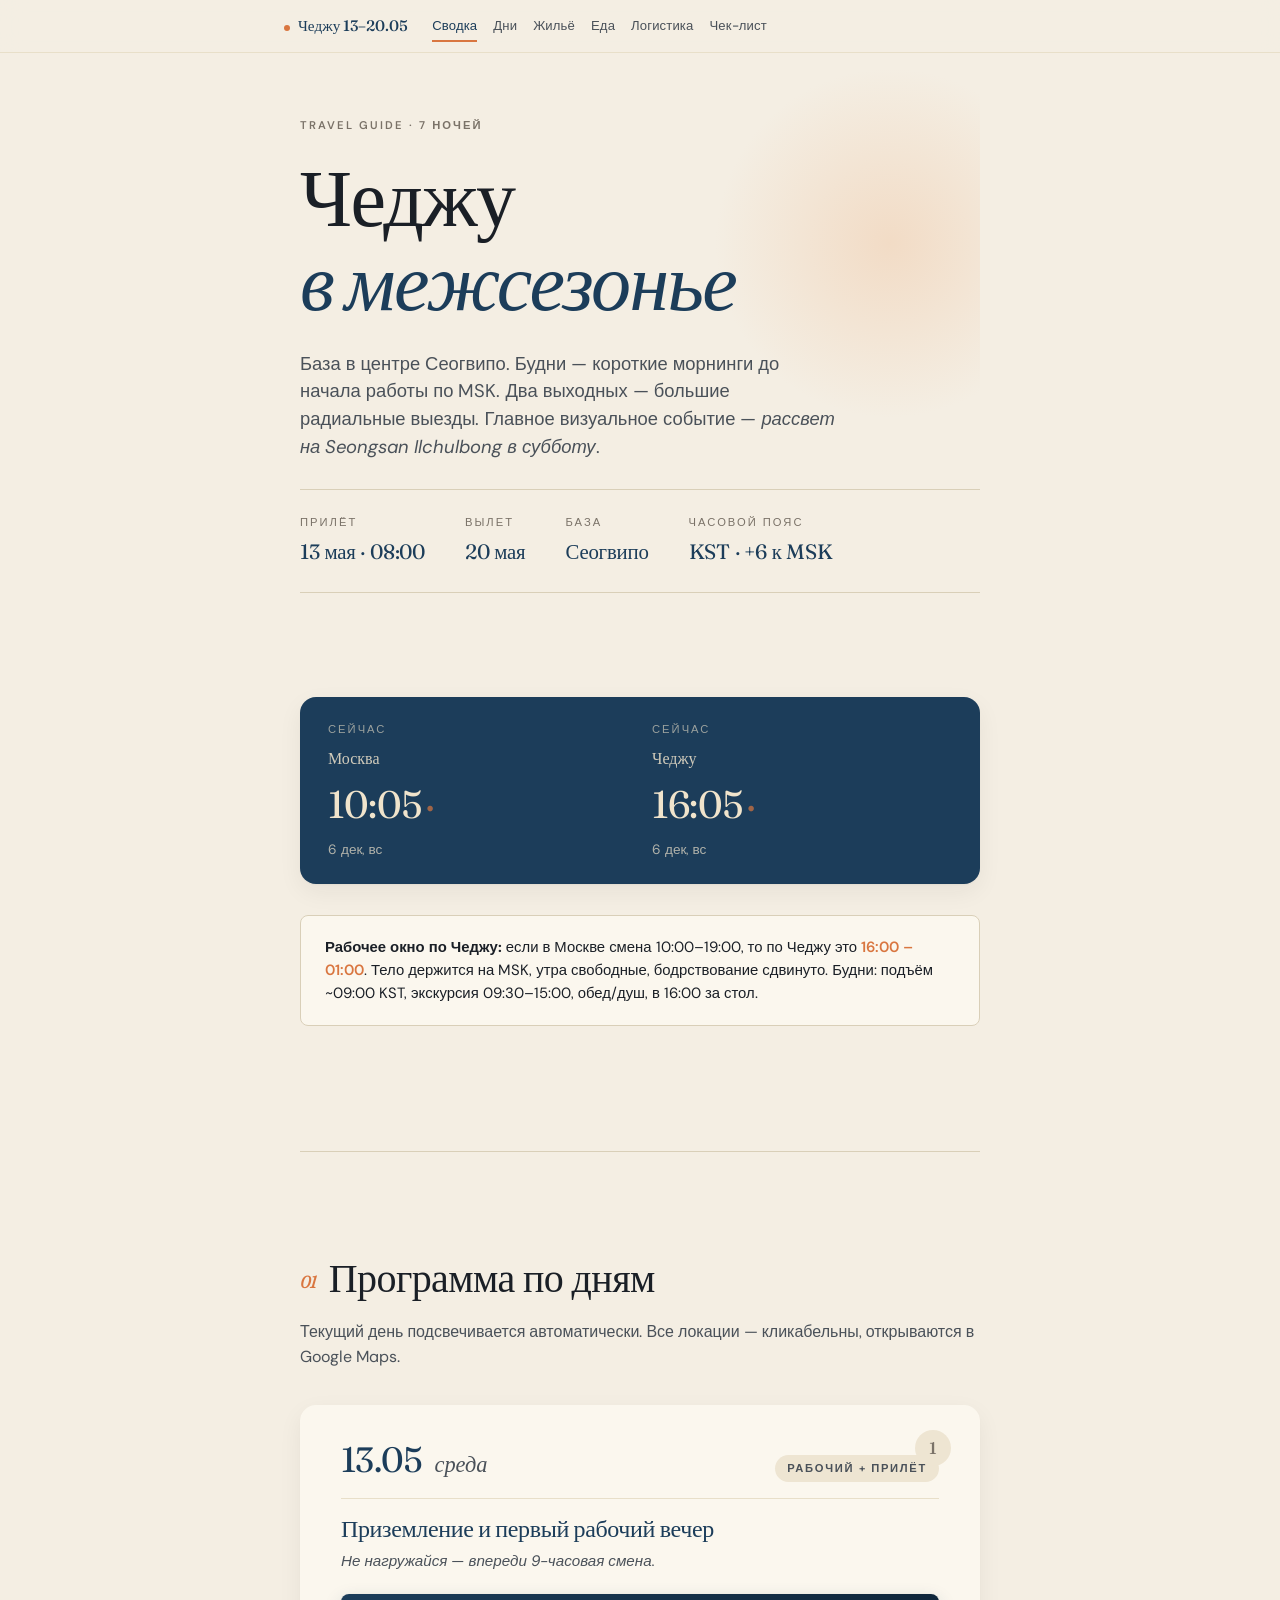
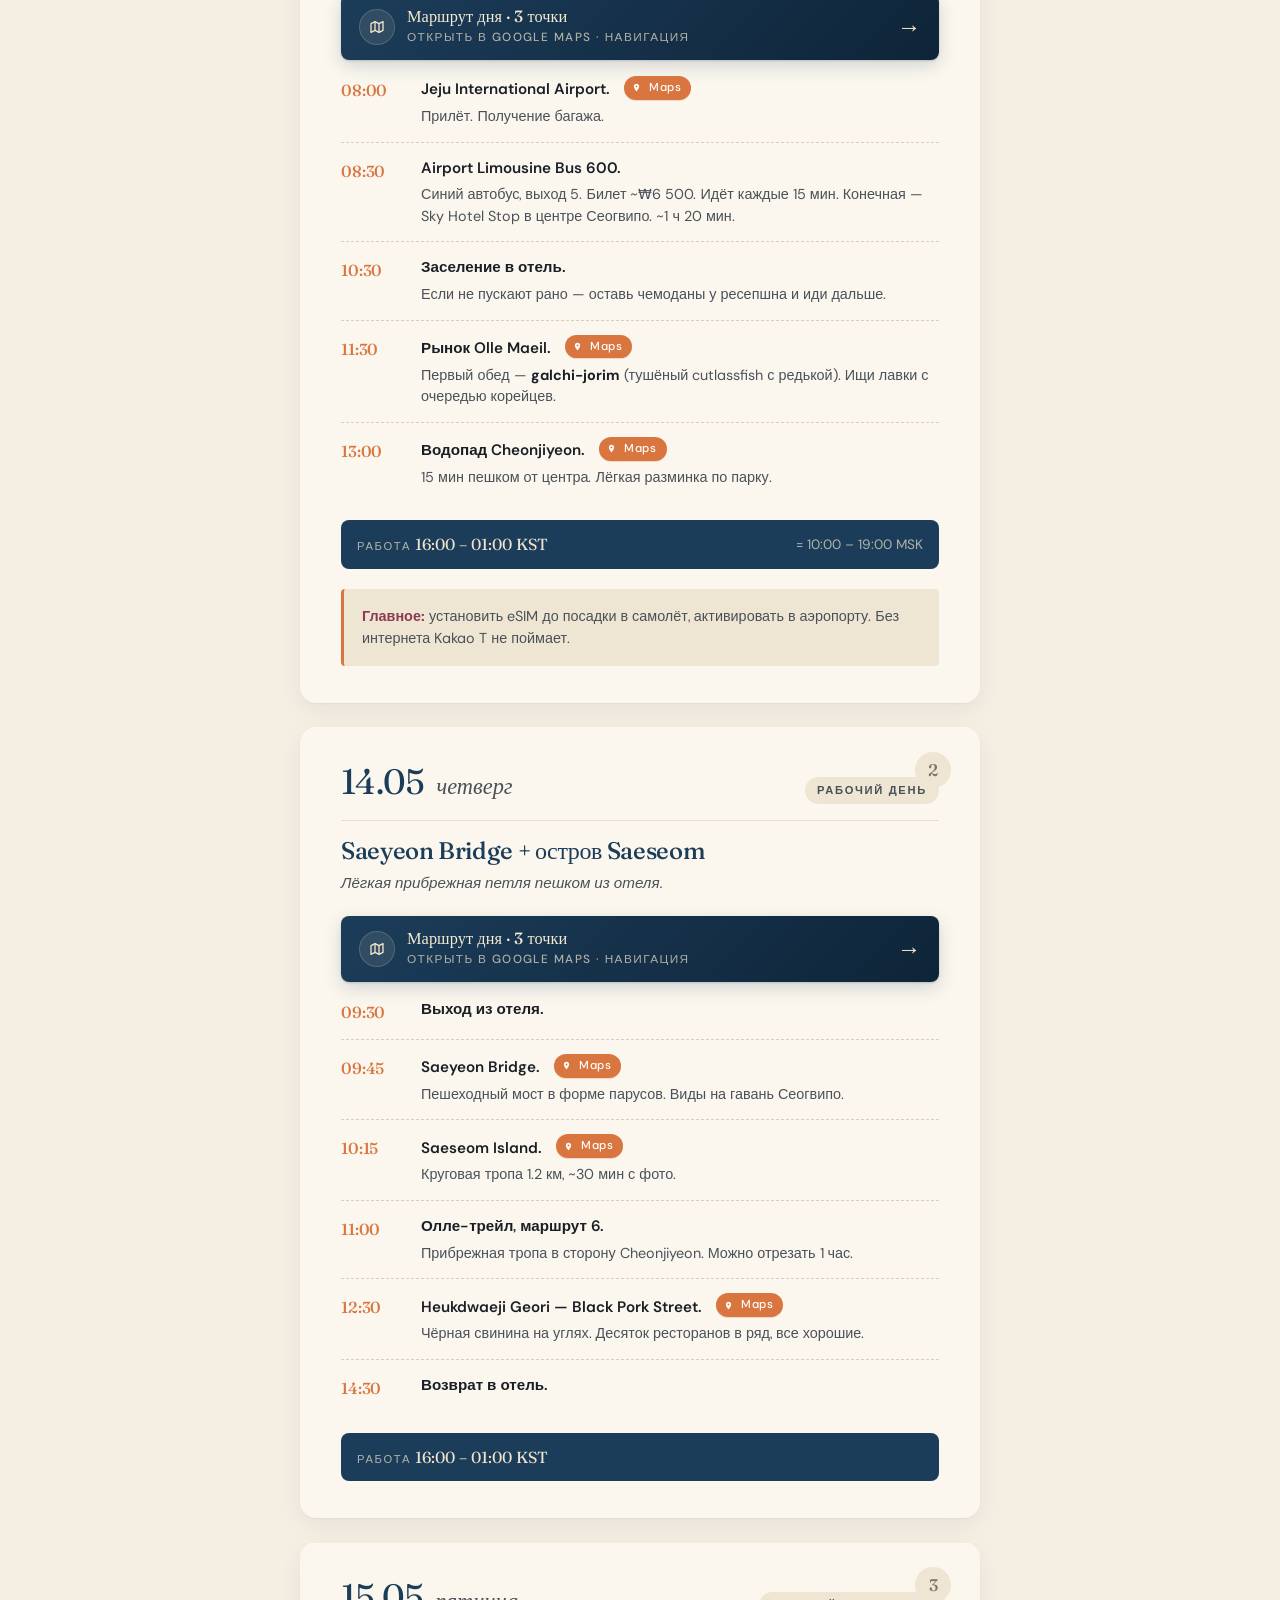
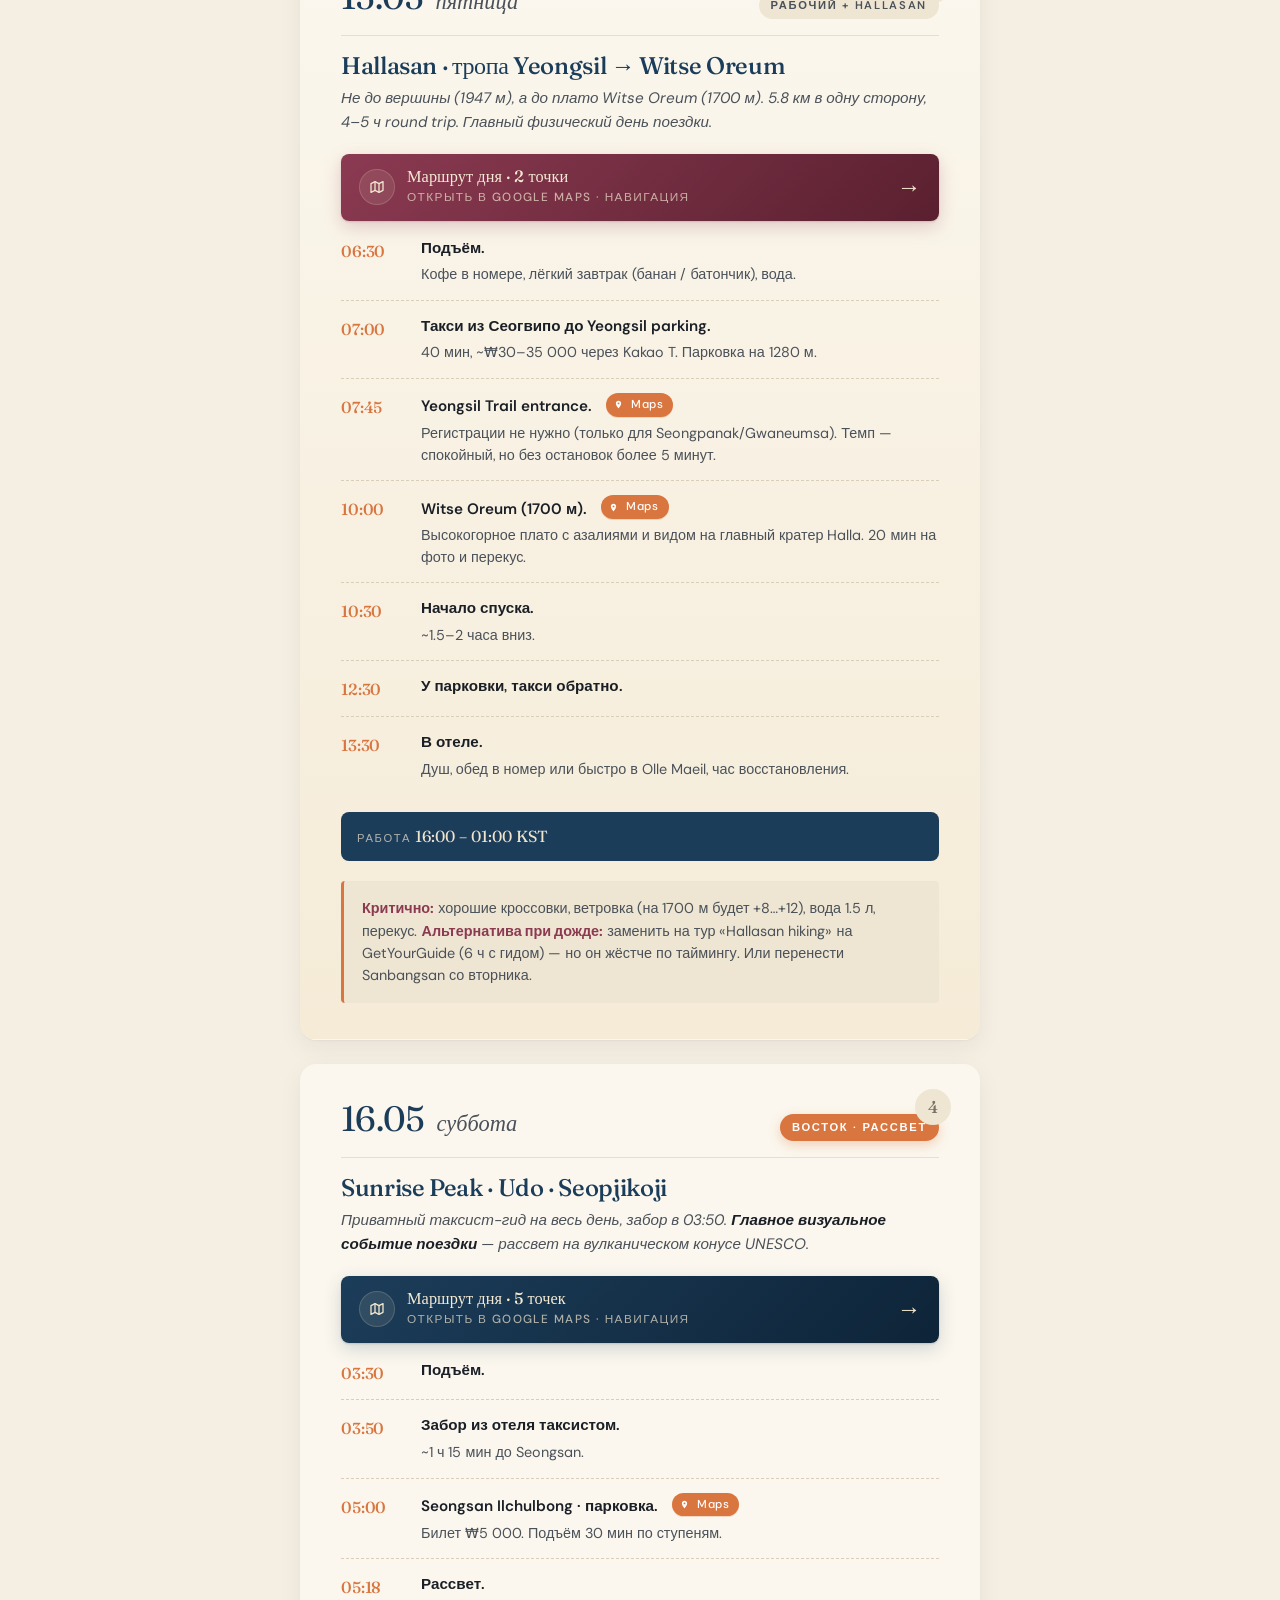
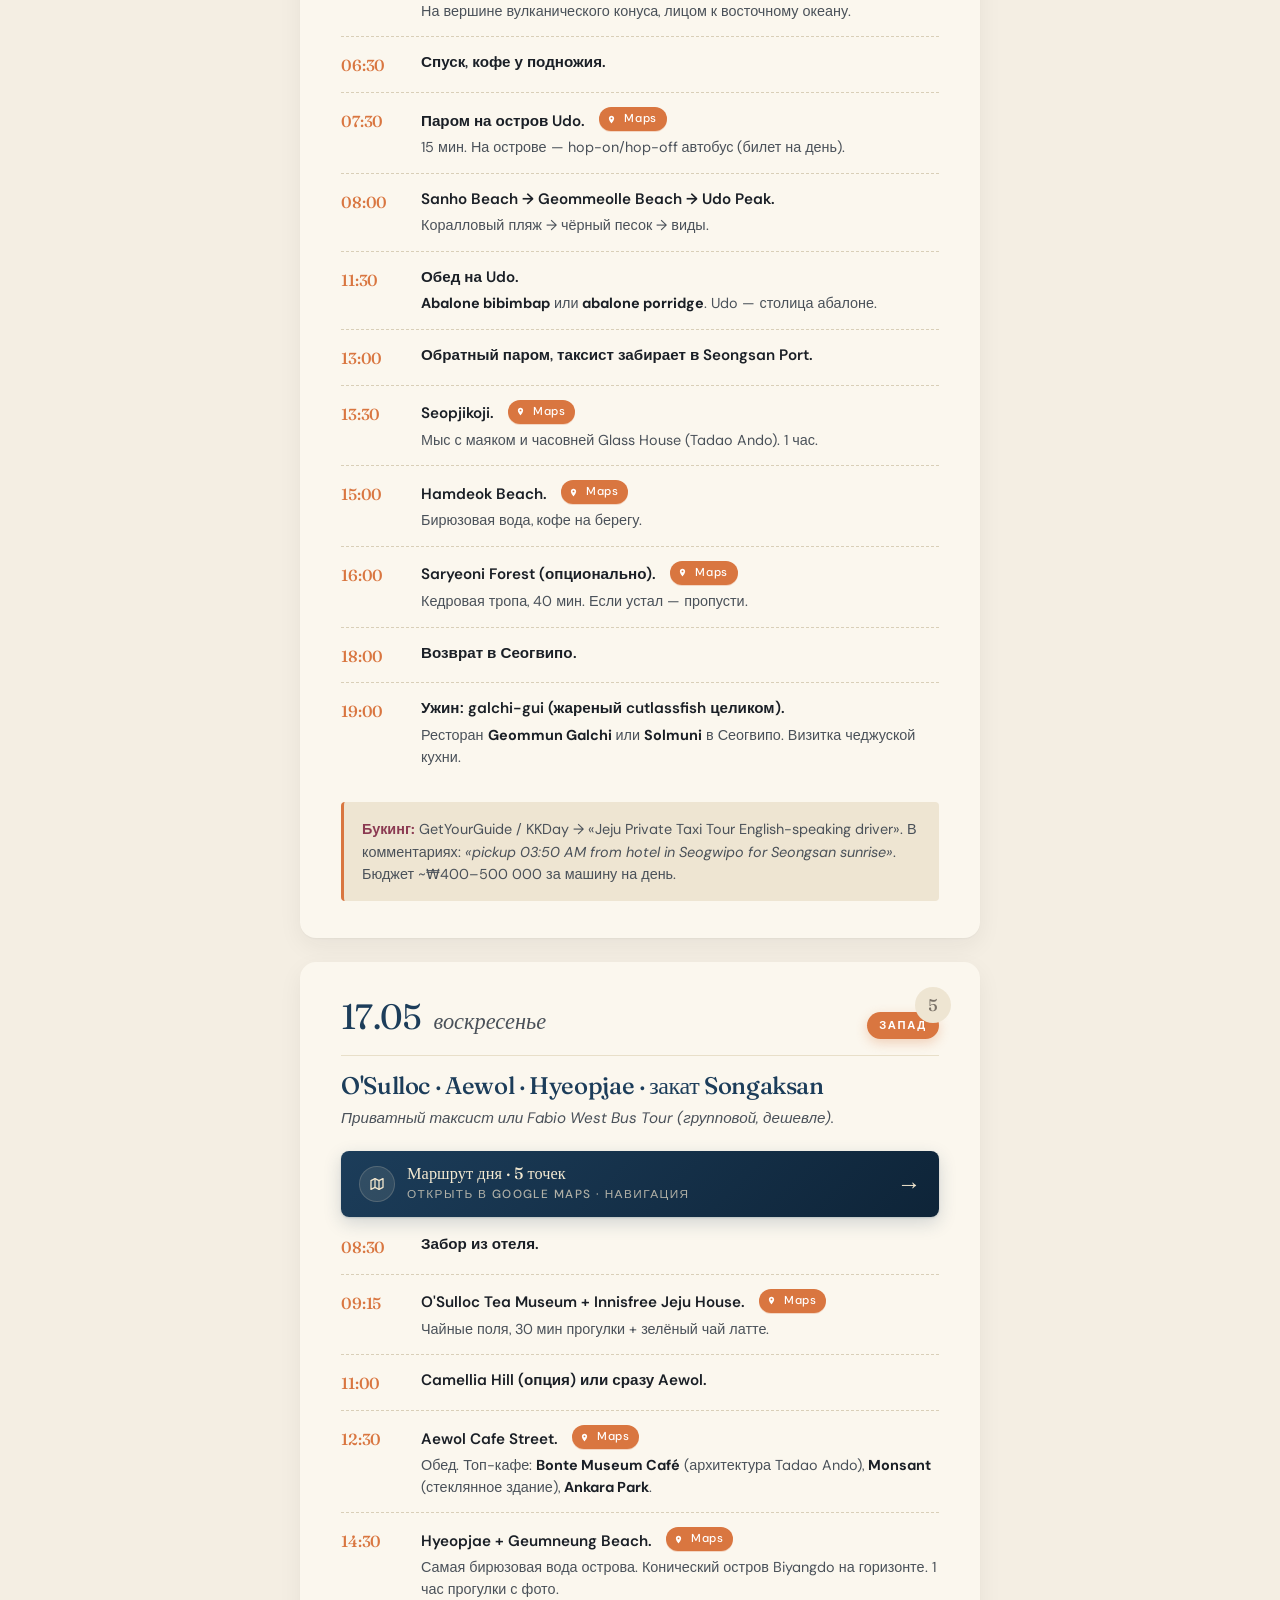
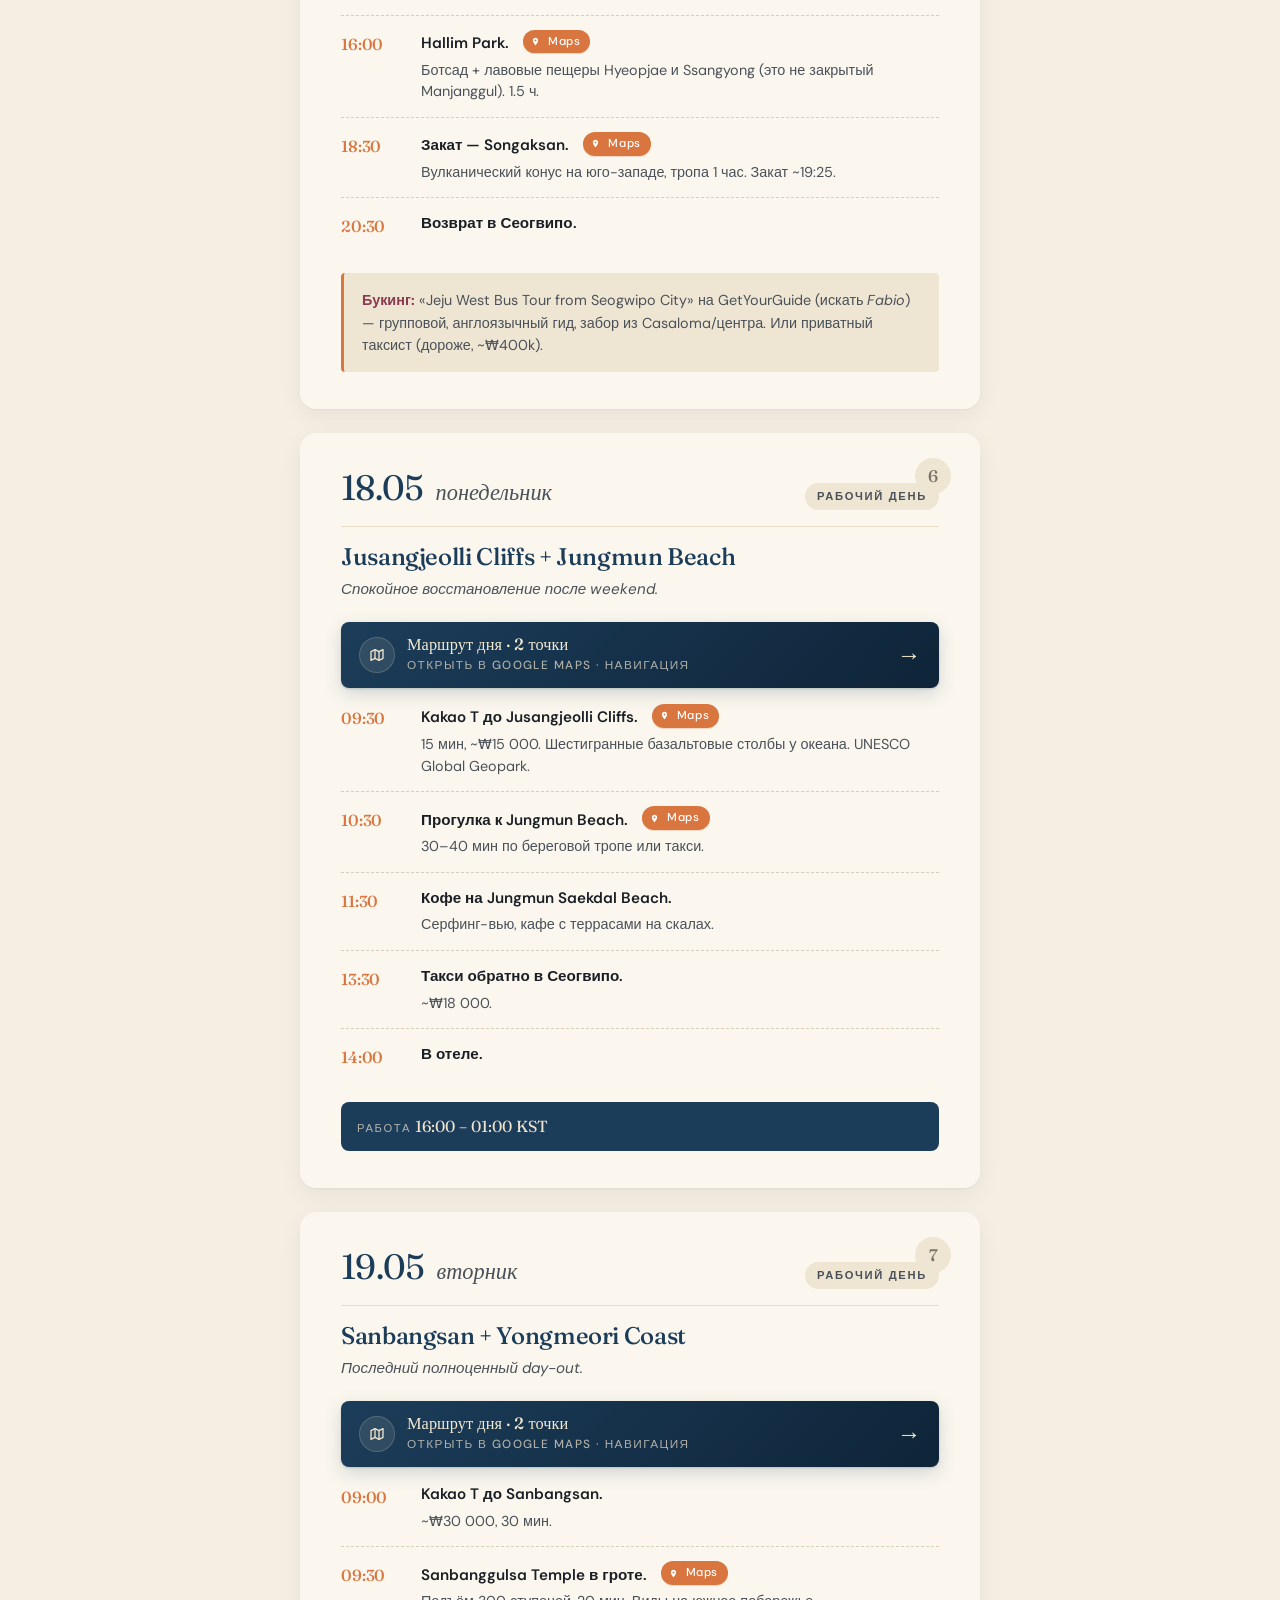
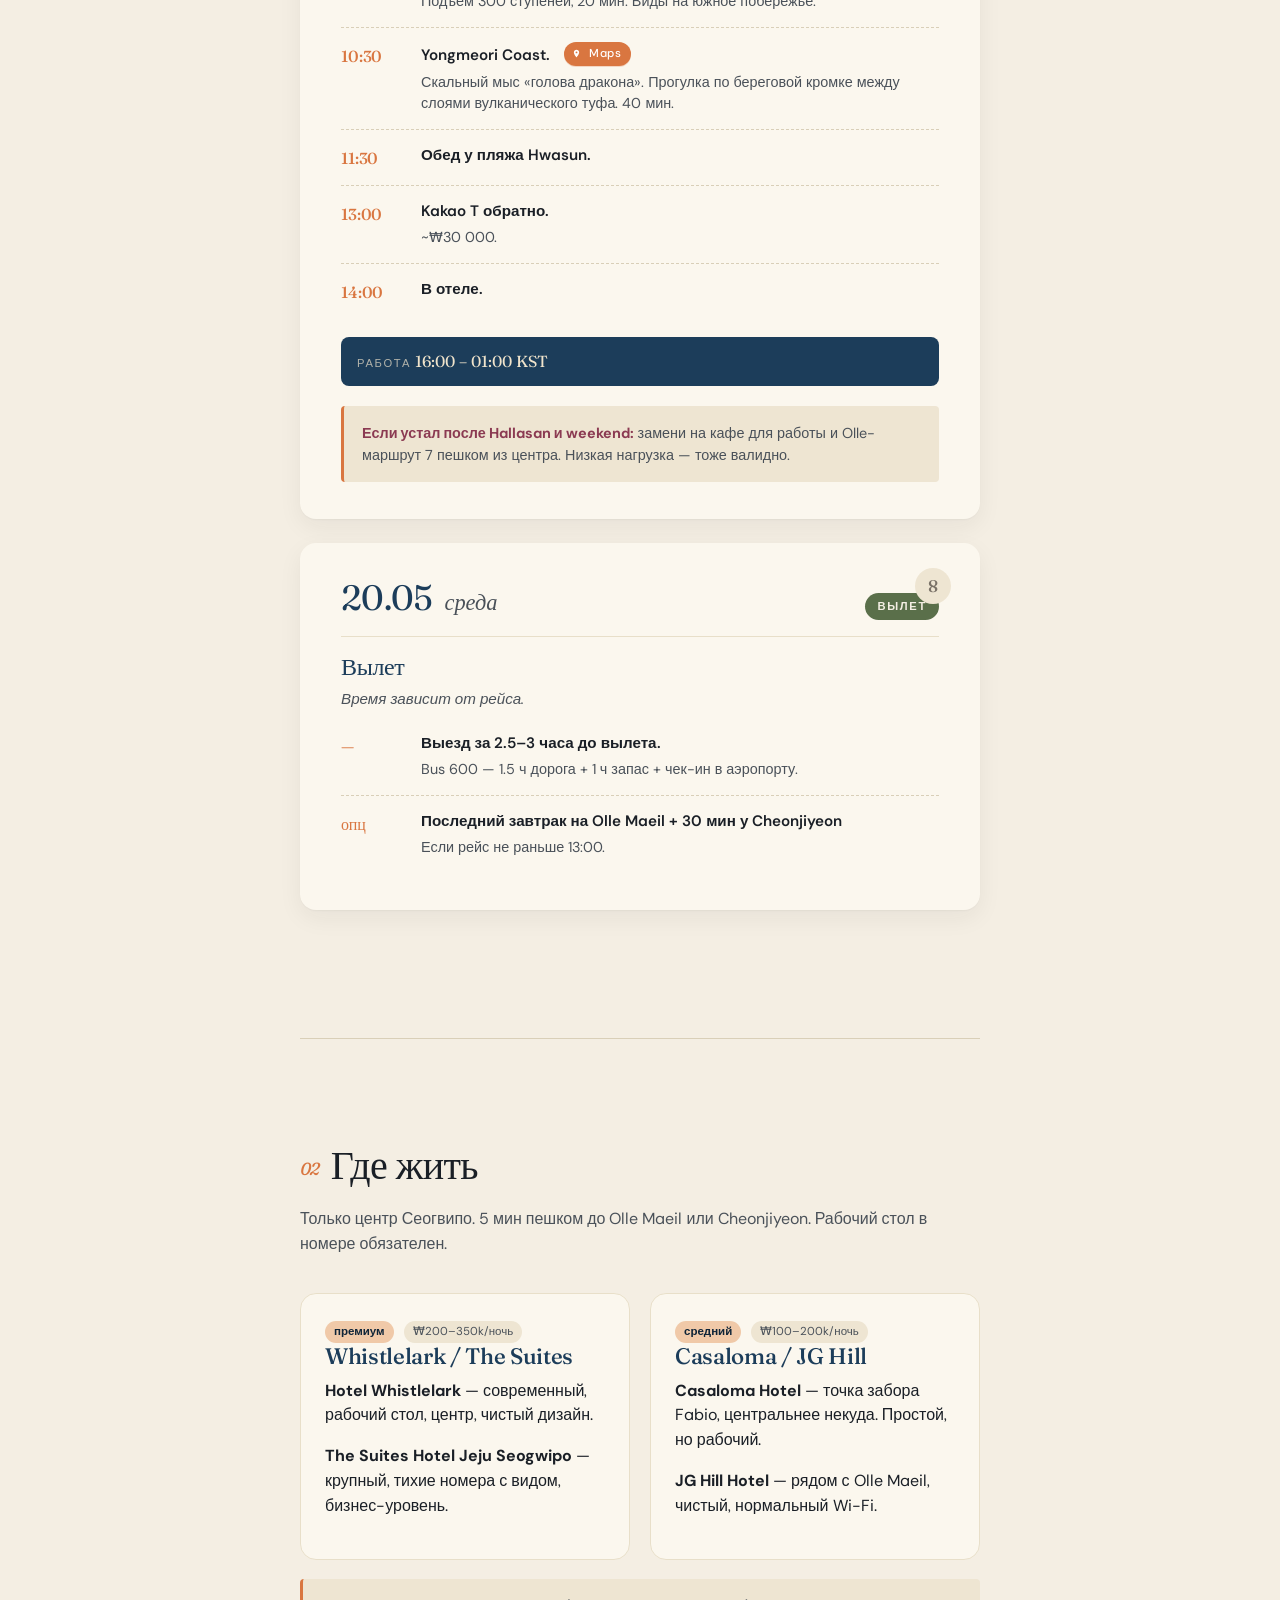
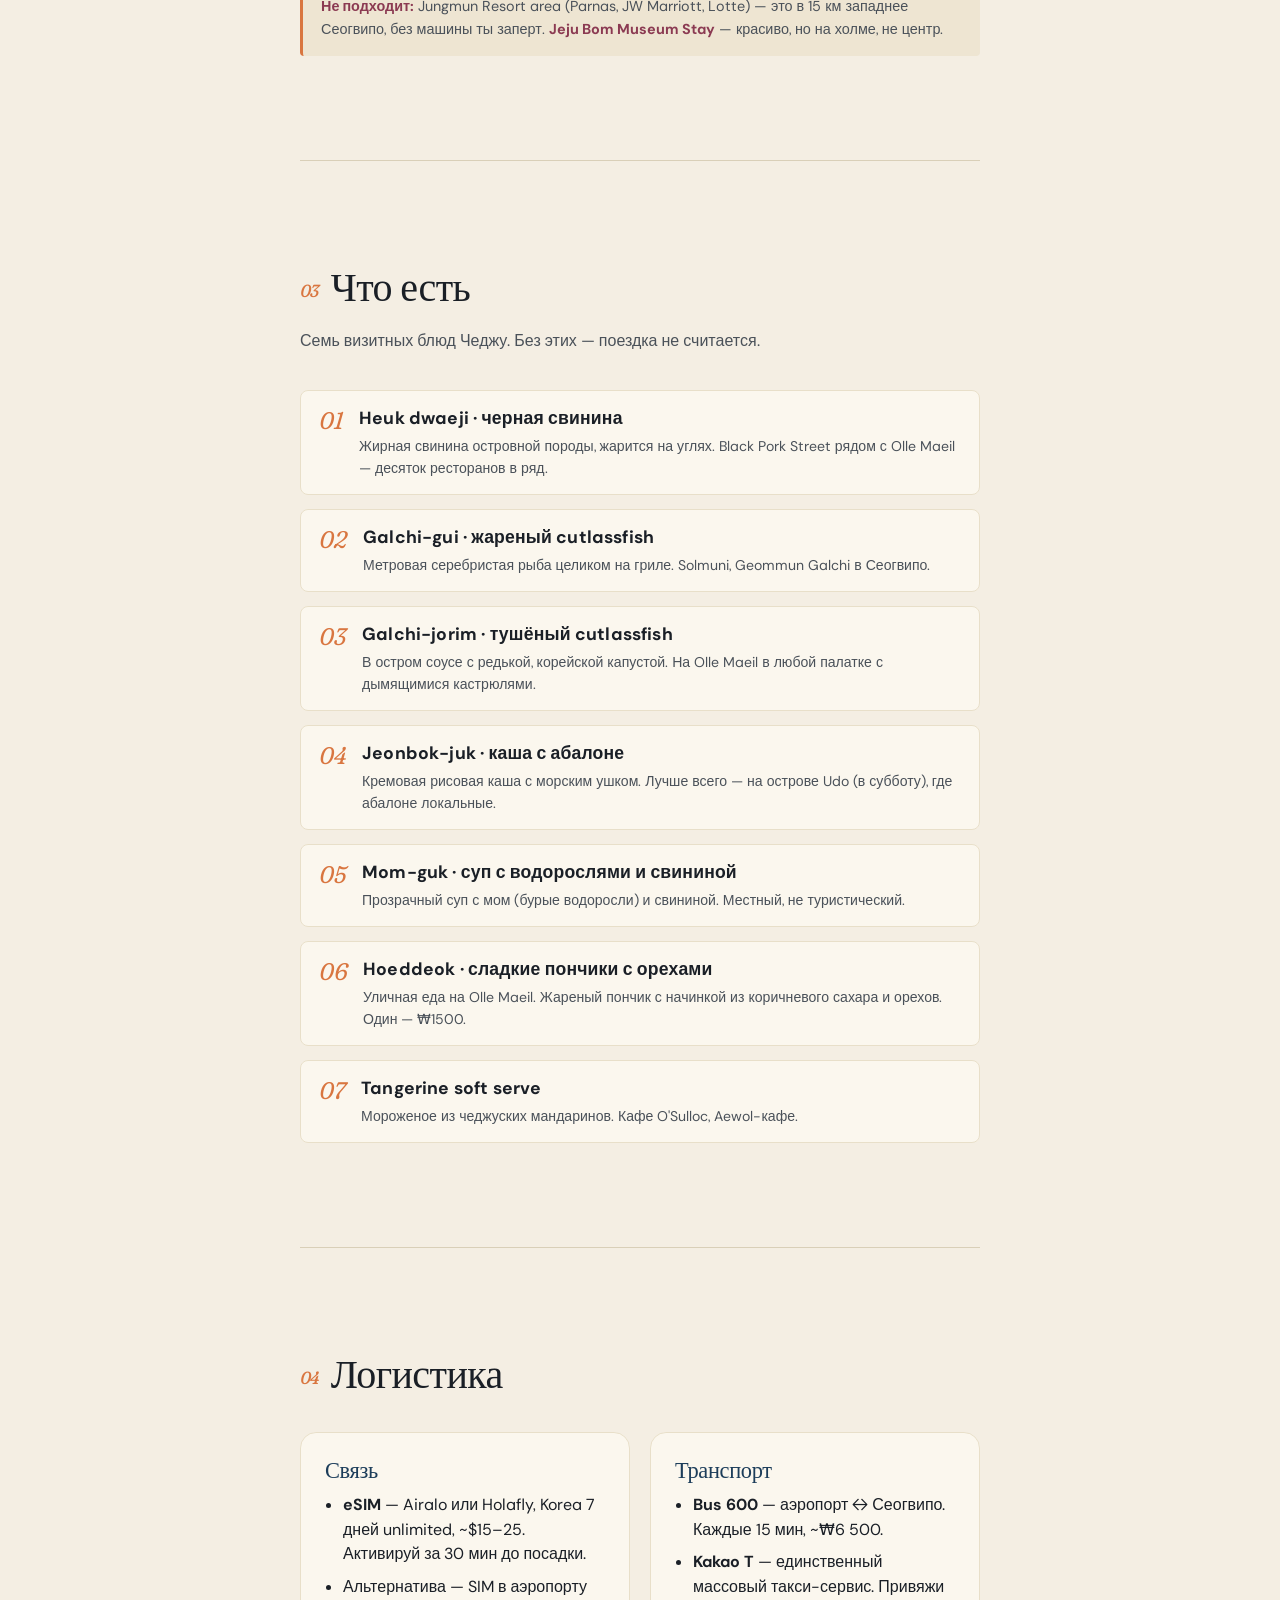
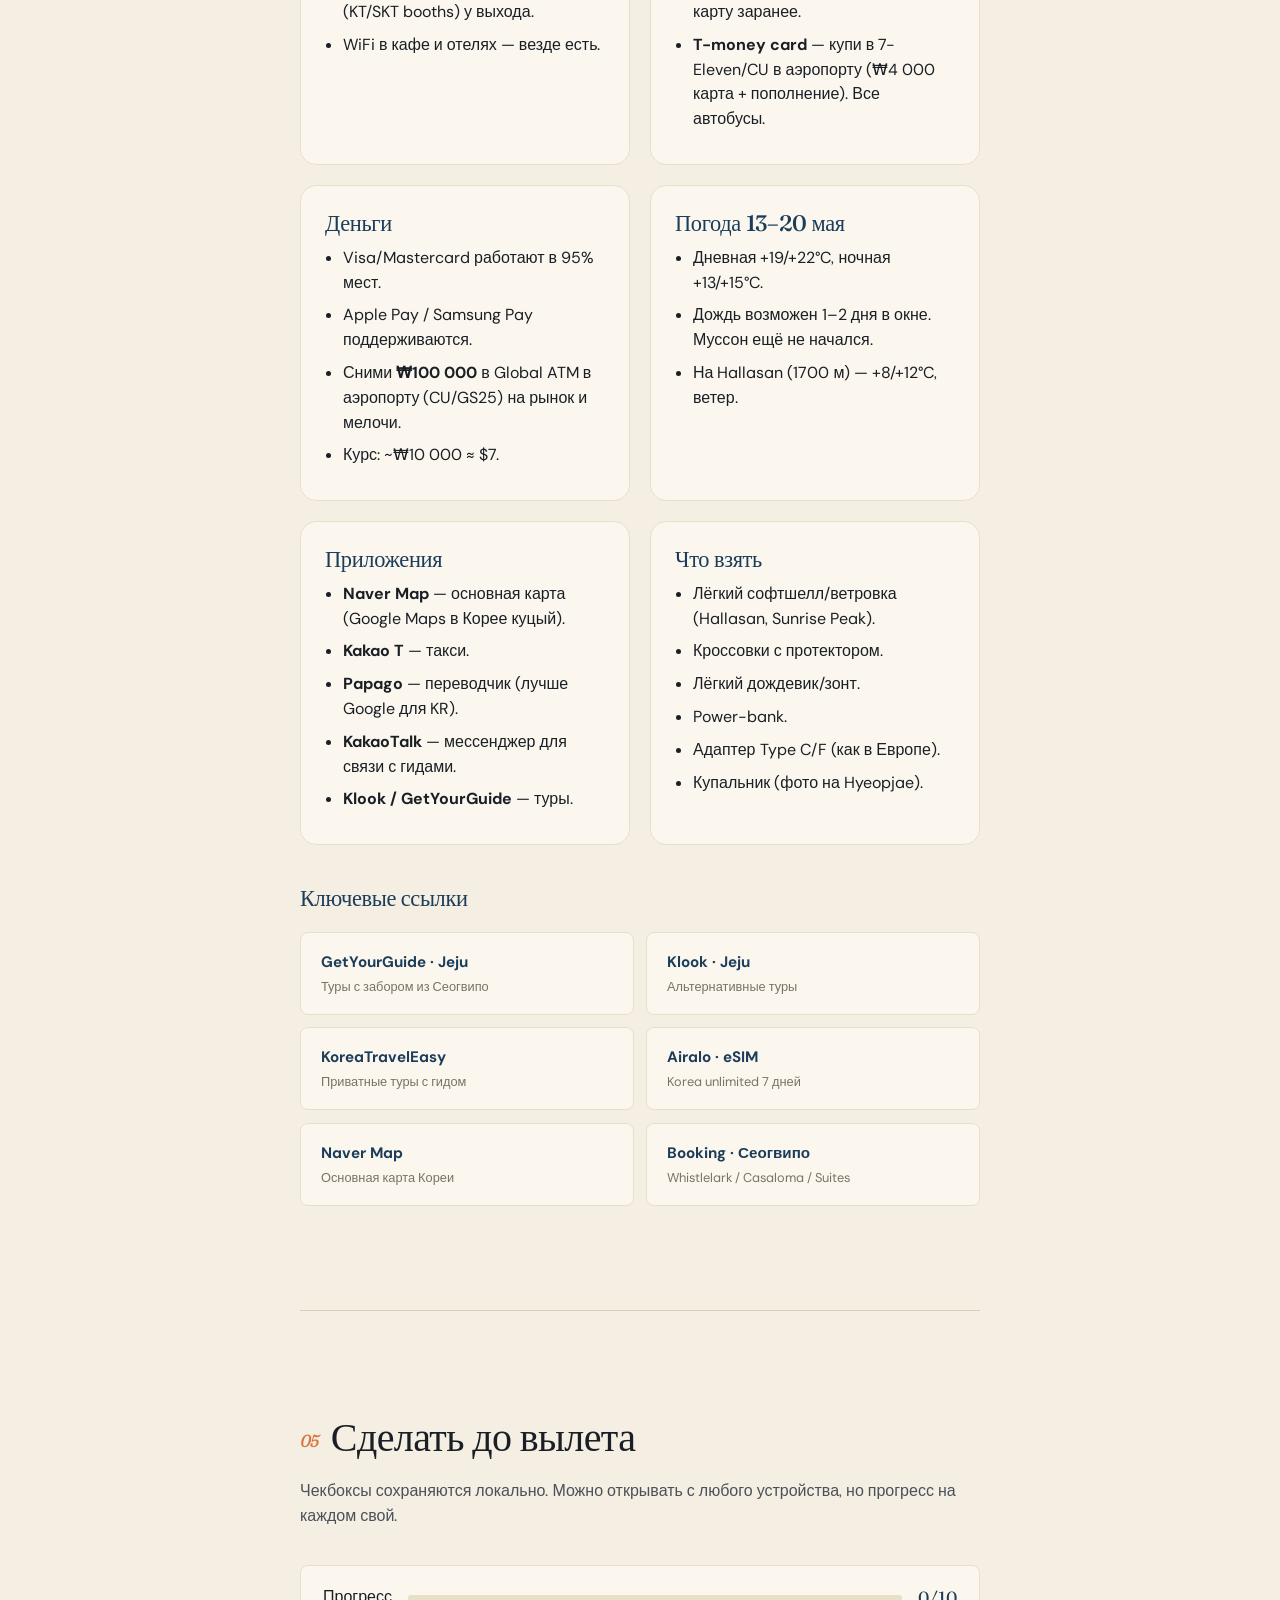
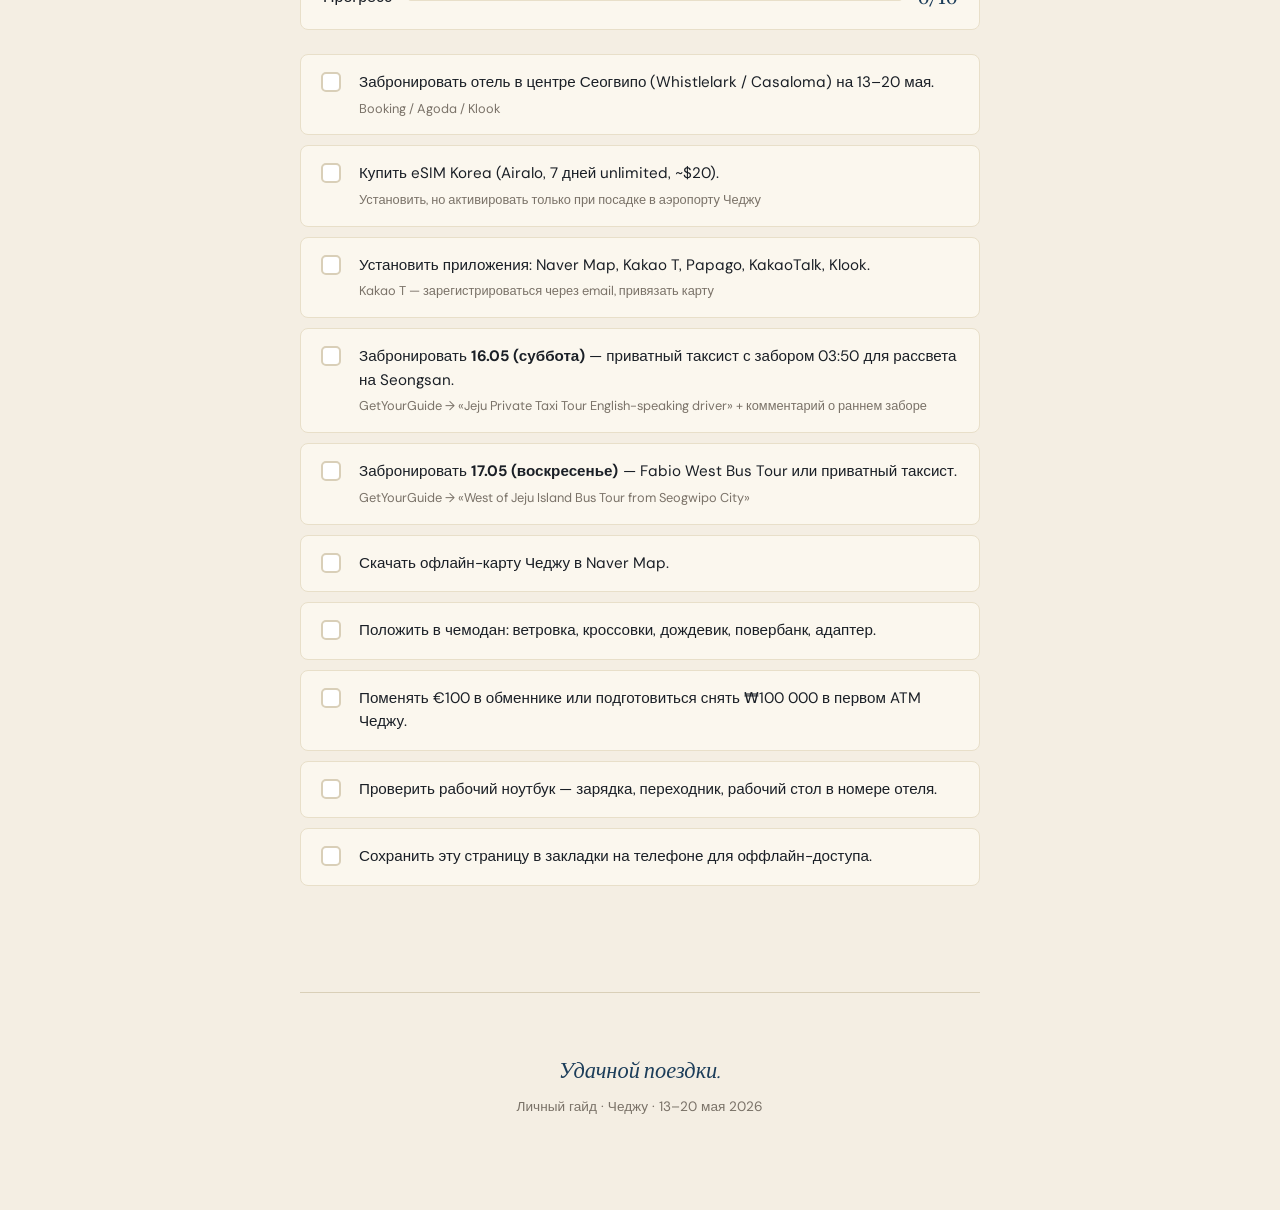
==== commit 76b4911a: "feat: one-click day route navigation + interactive polish - Each day card now gets a prominent "Марш" ====
--- a/index.html
+++ b/index.html
@@ -507,14 +507,319 @@
 
   /* PRINT */
   @media print {
-    .topnav, .map-btn { display: none !important; }
+    .topnav, .map-btn, .day-route, .scroll-progress, .day-num { display: none !important; }
     body { background: white; }
     .day { break-inside: avoid; box-shadow: none; border: 1px solid #ccc; }
     .tz { background: white; color: black; border: 1px solid #ccc; }
   }
+
+  /* ============= SCROLL PROGRESS BAR ============= */
+  .scroll-progress {
+    position: fixed; top: 0; left: 0; right: 0; height: 3px;
+    z-index: 200; pointer-events: none;
+    background: transparent;
+  }
+  .scroll-progress-bar {
+    height: 100%;
+    width: 0%;
+    background: linear-gradient(90deg, var(--tangerine) 0%, var(--berry) 50%, var(--volcano) 100%);
+    transition: width 0.08s linear;
+    box-shadow: 0 0 12px rgba(217, 118, 64, 0.4);
+  }
+
+  /* ============= REVEAL ON SCROLL ============= */
+  .reveal {
+    opacity: 0;
+    transform: translateY(24px);
+    transition: opacity 0.7s cubic-bezier(0.16, 1, 0.3, 1),
+                transform 0.7s cubic-bezier(0.16, 1, 0.3, 1);
+    will-change: opacity, transform;
+  }
+  .reveal.in-view {
+    opacity: 1;
+    transform: translateY(0);
+  }
+  @media (prefers-reduced-motion: reduce) {
+    .reveal { opacity: 1; transform: none; transition: none; }
+  }
+
+  /* ============= ENHANCED DAY CARD ============= */
+  .day {
+    position: relative;
+    transition: border-color 0.25s, transform 0.35s cubic-bezier(0.16, 1, 0.3, 1),
+                box-shadow 0.35s cubic-bezier(0.16, 1, 0.3, 1);
+  }
+  .day:hover {
+    transform: translateY(-2px);
+    box-shadow: 0 2px 4px rgba(26, 31, 38, 0.04), 0 18px 40px rgba(26, 31, 38, 0.10);
+  }
+  .day::before {
+    content: "";
+    position: absolute;
+    inset: 0;
+    border-radius: var(--radius-lg);
+    background: linear-gradient(135deg, var(--tangerine) 0%, var(--volcano) 100%);
+    opacity: 0;
+    z-index: -1;
+    transition: opacity 0.3s;
+  }
+
+  /* day number badge */
+  .day-num {
+    position: absolute;
+    top: 18px; right: 18px;
+    width: 32px; height: 32px;
+    display: flex; align-items: center; justify-content: center;
+    font-family: 'Fraunces', serif;
+    font-size: 0.95rem;
+    font-weight: 500;
+    color: var(--ink-faint);
+    background: var(--bg-card-alt);
+    border-radius: 50%;
+    letter-spacing: -0.02em;
+    transition: all 0.3s;
+    z-index: 2;
+  }
+  .day:hover .day-num {
+    background: var(--volcano);
+    color: var(--bg-card);
+    transform: rotate(-8deg) scale(1.1);
+  }
+  .day.today .day-num {
+    background: var(--tangerine);
+    color: white;
+  }
+  @media (min-width: 768px) {
+    .day-num { top: 24px; right: 28px; width: 36px; height: 36px; font-size: 1.05rem; }
+  }
+
+  /* ============= DAY ROUTE CTA ============= */
+  .day-route {
+    display: flex; align-items: center; gap: 12px;
+    width: 100%;
+    margin: 18px 0 4px;
+    padding: 14px 18px;
+    background: linear-gradient(135deg, var(--volcano) 0%, var(--volcano-deep) 100%);
+    color: #F0E4CC !important;
+    text-decoration: none !important;
+    border-radius: var(--radius);
+    font-size: 0.92rem;
+    font-weight: 500;
+    letter-spacing: 0.005em;
+    box-shadow: 0 1px 2px rgba(28, 61, 90, 0.18), 0 6px 18px rgba(28, 61, 90, 0.18);
+    transition: transform 0.25s cubic-bezier(0.16, 1, 0.3, 1),
+                box-shadow 0.25s,
+                background 0.25s;
+    position: relative;
+    overflow: hidden;
+  }
+  .day-route::after {
+    content: "";
+    position: absolute;
+    inset: 0;
+    background: linear-gradient(120deg,
+      transparent 0%,
+      rgba(240, 228, 204, 0.08) 50%,
+      transparent 100%);
+    transform: translateX(-100%);
+    transition: transform 0.6s cubic-bezier(0.16, 1, 0.3, 1);
+    pointer-events: none;
+  }
+  .day-route:hover {
+    transform: translateY(-2px);
+    box-shadow: 0 2px 4px rgba(28, 61, 90, 0.22), 0 14px 30px rgba(28, 61, 90, 0.26);
+    background: linear-gradient(135deg, var(--volcano-deep) 0%, #061727 100%);
+  }
+  .day-route:hover::after { transform: translateX(100%); }
+  .day-route:active { transform: translateY(0); }
+
+  .day-route .pin {
+    flex: 0 0 36px;
+    width: 36px; height: 36px;
+    display: flex; align-items: center; justify-content: center;
+    background: rgba(240, 228, 204, 0.10);
+    border: 1px solid rgba(240, 228, 204, 0.18);
+    border-radius: 50%;
+  }
+  .day-route .pin svg { width: 16px; height: 16px; }
+  .day-route .body { display: flex; flex-direction: column; gap: 2px; flex: 1; }
+  .day-route .title {
+    font-family: 'Fraunces', serif;
+    font-size: 1.02rem;
+    font-weight: 500;
+    line-height: 1.1;
+    color: #F4EAD2;
+  }
+  .day-route .sub {
+    font-size: 0.74rem;
+    letter-spacing: 0.12em;
+    text-transform: uppercase;
+    opacity: 0.7;
+  }
+  .day-route .arrow {
+    flex: 0 0 auto;
+    font-family: 'Fraunces', serif;
+    font-size: 1.5rem;
+    line-height: 1;
+    transition: transform 0.3s cubic-bezier(0.16, 1, 0.3, 1);
+  }
+  .day-route:hover .arrow { transform: translateX(6px); }
+  .day.special .day-route {
+    background: linear-gradient(135deg, var(--berry) 0%, #5A2030 100%);
+    box-shadow: 0 1px 2px rgba(139, 58, 82, 0.20), 0 6px 18px rgba(139, 58, 82, 0.22);
+  }
+  .day.special .day-route:hover {
+    background: linear-gradient(135deg, #5A2030 0%, #3A1220 100%);
+  }
+
+  /* ============= TIMELINE INTERACTIVE ============= */
+  .timeline > li {
+    transition: padding-left 0.25s cubic-bezier(0.16, 1, 0.3, 1);
+    position: relative;
+  }
+  .timeline > li .t-time {
+    transition: color 0.2s, transform 0.25s cubic-bezier(0.16, 1, 0.3, 1);
+  }
+  .timeline > li:hover .t-time {
+    color: var(--berry);
+    transform: scale(1.05);
+    transform-origin: left center;
+  }
+  .timeline > li:hover .place {
+    color: var(--volcano);
+  }
+  .t-body .place {
+    transition: color 0.2s;
+  }
+
+  /* ============= MAP BUTTON (per-stop) ============= */
+  .map-btn {
+    background: var(--tangerine);
+    color: white !important;
+    padding: 3px 10px 3px 8px;
+    border-radius: 100px;
+    transition: background 0.2s, transform 0.2s, box-shadow 0.2s;
+    box-shadow: 0 1px 0 rgba(217, 118, 64, 0.25);
+  }
+  .map-btn::before {
+    content: "";
+    display: inline-block;
+    width: 9px; height: 9px;
+    margin-right: 4px;
+    vertical-align: -1px;
+    background: currentColor;
+    -webkit-mask-image: url('data:image/svg+xml;utf8,<svg xmlns="http://www.w3.org/2000/svg" viewBox="0 0 24 24"><path d="M12 2C8.13 2 5 5.13 5 9c0 5.25 7 13 7 13s7-7.75 7-13c0-3.87-3.13-7-7-7zm0 9.5a2.5 2.5 0 0 1 0-5 2.5 2.5 0 0 1 0 5z"/></svg>');
+            mask-image: url('data:image/svg+xml;utf8,<svg xmlns="http://www.w3.org/2000/svg" viewBox="0 0 24 24"><path d="M12 2C8.13 2 5 5.13 5 9c0 5.25 7 13 7 13s7-7.75 7-13c0-3.87-3.13-7-7-7zm0 9.5a2.5 2.5 0 0 1 0-5 2.5 2.5 0 0 1 0 5z"/></svg>');
+    -webkit-mask-size: contain; mask-size: contain;
+    -webkit-mask-repeat: no-repeat; mask-repeat: no-repeat;
+  }
+  .map-btn:hover {
+    background: #C0612B;
+    transform: translateY(-1px);
+    box-shadow: 0 2px 8px rgba(217, 118, 64, 0.4);
+  }
+
+  /* ============= DAY TAG ENHANCED ============= */
+  .day-tag {
+    transition: transform 0.2s, box-shadow 0.2s;
+  }
+  .day:hover .day-tag {
+    transform: translateY(-1px);
+  }
+  .tag-free {
+    box-shadow: 0 4px 12px rgba(217, 118, 64, 0.30);
+  }
+
+  /* ============= HERO ENHANCED ============= */
+  .hero::before {
+    animation: floatBlob 14s ease-in-out infinite;
+  }
+  @keyframes floatBlob {
+    0%, 100% { transform: translate(0, 0) scale(1); }
+    50% { transform: translate(-20px, 20px) scale(1.08); }
+  }
+  @media (prefers-reduced-motion: reduce) {
+    .hero::before { animation: none; }
+  }
+  .hero h1 .word {
+    opacity: 0;
+    transform: translateY(20px);
+    animation: heroIn 0.9s cubic-bezier(0.16, 1, 0.3, 1) forwards;
+  }
+  .hero h1 .word:nth-child(1) { animation-delay: 0.1s; }
+  .hero h1 .word.it { animation-delay: 0.28s; }
+  @keyframes heroIn {
+    to { opacity: 1; transform: translateY(0); }
+  }
+  @media (prefers-reduced-motion: reduce) {
+    .hero h1 .word { animation: none; opacity: 1; transform: none; }
+  }
+
+  /* ============= NAV ACTIVE LINK ============= */
+  .topnav a.navlink {
+    position: relative;
+    transition: color 0.2s;
+  }
+  .topnav a.navlink::after {
+    content: "";
+    position: absolute;
+    left: 0; right: 0; bottom: -2px;
+    height: 2px;
+    background: var(--tangerine);
+    transform: scaleX(0);
+    transform-origin: left center;
+    transition: transform 0.3s cubic-bezier(0.16, 1, 0.3, 1);
+  }
+  .topnav a.navlink.active {
+    color: var(--volcano);
+  }
+  .topnav a.navlink.active::after,
+  .topnav a.navlink:hover::after {
+    transform: scaleX(1);
+  }
+
+  /* ============= TZ CLOCK PULSE ============= */
+  .tz-col .time::after {
+    content: "·";
+    margin-left: 4px;
+    color: var(--tangerine);
+    animation: blink 1.4s ease-in-out infinite;
+    opacity: 0.7;
+  }
+  @keyframes blink {
+    0%, 100% { opacity: 0.2; }
+    50% { opacity: 1; }
+  }
+
+  /* ============= CHECKLIST INTERACTIVE ============= */
+  .checklist li {
+    transition: transform 0.2s, border-color 0.2s, background 0.2s;
+  }
+  .checklist li:hover {
+    border-color: var(--rule);
+    transform: translateX(4px);
+  }
+  .checklist li:has(input:checked):hover { transform: none; }
+
+  /* ============= LINK CARD ENHANCED ============= */
+  .link-card {
+    position: relative; overflow: hidden;
+  }
+  .link-card::before {
+    content: "";
+    position: absolute;
+    top: 0; left: 0; width: 100%; height: 2px;
+    background: var(--tangerine);
+    transform: scaleX(0);
+    transform-origin: left center;
+    transition: transform 0.3s cubic-bezier(0.16, 1, 0.3, 1);
+  }
+  .link-card:hover::before { transform: scaleX(1); }
 </style>
 </head>
 <body>
+
+<div class="scroll-progress" aria-hidden="true"><div class="scroll-progress-bar" id="scroll-progress-bar"></div></div>
 
 <nav class="topnav">
   <div class="topnav-inner">
@@ -1325,6 +1630,158 @@
     });
   });
   updateProgress();
+
+  // ==== Day route: build single-click Google Maps directions per day ====
+  // For each .day card: collect coordinates from existing .map-btn links,
+  // build a Google Maps directions URL with all stops as waypoints,
+  // insert a prominent "Маршрут дня" CTA, and upgrade each per-stop link
+  // to open directions (navigation), not just the pin.
+  (function buildDayRoutes() {
+    const COORD_RE = /[?&]q=([-\d.]+),([-\d.]+)/;
+
+    document.querySelectorAll('.day').forEach((day, idx) => {
+      // Inject day number badge (День 1, 2, ...)
+      const num = document.createElement('span');
+      num.className = 'day-num';
+      num.textContent = idx + 1;
+      num.setAttribute('aria-label', `День ${idx + 1}`);
+      day.appendChild(num);
+
+      // Collect stops
+      const stops = [];
+      day.querySelectorAll('.map-btn').forEach(a => {
+        const m = a.getAttribute('href').match(COORD_RE);
+        if (!m) return;
+        const lat = m[1], lng = m[2];
+        const name = (a.previousElementSibling && a.previousElementSibling.classList.contains('place'))
+          ? a.previousElementSibling.textContent.replace(/[.,;:]\s*$/, '').trim()
+          : '';
+        stops.push({ lat, lng, name });
+        // Upgrade per-stop link → opens directions to this point
+        a.setAttribute('href',
+          `https://www.google.com/maps/dir/?api=1&destination=${lat},${lng}` +
+          (name ? `&destination_place_id=&travelmode=driving` : '&travelmode=driving'));
+        a.setAttribute('rel', 'noopener');
+        a.setAttribute('aria-label', `Открыть маршрут к ${name || 'точке'} в Google Maps`);
+      });
+
+      if (stops.length < 2) return;
+
+      // Build the multi-stop directions URL
+      // https://www.google.com/maps/dir/?api=1&origin=A&destination=Z&waypoints=B|C|D&travelmode=driving
+      const origin = `${stops[0].lat},${stops[0].lng}`;
+      const dest = `${stops[stops.length - 1].lat},${stops[stops.length - 1].lng}`;
+      const wp = stops.slice(1, -1).map(s => `${s.lat},${s.lng}`).join('|');
+      const url =
+        `https://www.google.com/maps/dir/?api=1` +
+        `&origin=${origin}` +
+        `&destination=${dest}` +
+        (wp ? `&waypoints=${encodeURIComponent(wp)}` : '') +
+        `&travelmode=driving`;
+
+      // Build the CTA element
+      const cta = document.createElement('a');
+      cta.className = 'day-route';
+      cta.href = url;
+      cta.target = '_blank';
+      cta.rel = 'noopener';
+      cta.setAttribute('aria-label', `Открыть маршрут всего дня (${stops.length} точек) в Google Maps`);
+      cta.innerHTML = `
+        <span class="pin" aria-hidden="true">
+          <svg viewBox="0 0 24 24" fill="none" stroke="currentColor" stroke-width="2" stroke-linecap="round" stroke-linejoin="round">
+            <path d="M3 7l6-3 6 3 6-3v13l-6 3-6-3-6 3z"/>
+            <line x1="9" y1="4" x2="9" y2="17"/>
+            <line x1="15" y1="7" x2="15" y2="20"/>
+          </svg>
+        </span>
+        <span class="body">
+          <span class="title">Маршрут дня · ${stops.length} ${pluralStops(stops.length)}</span>
+          <span class="sub">Открыть в Google Maps · навигация</span>
+        </span>
+        <span class="arrow" aria-hidden="true">→</span>`;
+
+      // Insert after the subtitle if exists, else after title, else at top of day
+      const subtitle = day.querySelector('.day-subtitle');
+      const title = day.querySelector('.day-title');
+      const anchor = subtitle || title;
+      if (anchor) anchor.insertAdjacentElement('afterend', cta);
+      else day.querySelector('.day-header').insertAdjacentElement('afterend', cta);
+    });
+
+    function pluralStops(n) {
+      const r10 = n % 10, r100 = n % 100;
+      if (r10 === 1 && r100 !== 11) return 'точка';
+      if (r10 >= 2 && r10 <= 4 && (r100 < 10 || r100 >= 20)) return 'точки';
+      return 'точек';
+    }
+  })();
+
+  // ==== Reveal on scroll: fade-up day cards & sections ====
+  (function revealOnScroll() {
+    const reduced = window.matchMedia('(prefers-reduced-motion: reduce)').matches;
+    const targets = document.querySelectorAll(
+      '.day, .info-card, .food-item, .link-card, .tz, .work-window, .check-progress, .section-head'
+    );
+    targets.forEach(el => el.classList.add('reveal'));
+    if (reduced || !('IntersectionObserver' in window)) {
+      targets.forEach(el => el.classList.add('in-view'));
+      return;
+    }
+    const io = new IntersectionObserver((entries) => {
+      entries.forEach(e => {
+        if (e.isIntersecting) {
+          e.target.classList.add('in-view');
+          io.unobserve(e.target);
+        }
+      });
+    }, { rootMargin: '0px 0px -8% 0px', threshold: 0.08 });
+    targets.forEach(el => io.observe(el));
+  })();
+
+  // ==== Scroll progress bar ====
+  (function scrollProgress() {
+    const bar = document.getElementById('scroll-progress-bar');
+    if (!bar) return;
+    let ticking = false;
+    function update() {
+      const h = document.documentElement;
+      const scrolled = h.scrollTop || document.body.scrollTop;
+      const max = (h.scrollHeight - h.clientHeight) || 1;
+      bar.style.width = Math.min(100, (scrolled / max) * 100) + '%';
+      ticking = false;
+    }
+    window.addEventListener('scroll', () => {
+      if (!ticking) {
+        requestAnimationFrame(update);
+        ticking = true;
+      }
+    }, { passive: true });
+    update();
+  })();
+
+  // ==== Active nav link based on visible section ====
+  (function activeNav() {
+    const links = Array.from(document.querySelectorAll('.topnav a.navlink'));
+    if (!links.length) return;
+    const map = new Map();
+    links.forEach(l => {
+      const id = l.getAttribute('href').replace('#', '');
+      const sec = document.getElementById(id);
+      if (sec) map.set(sec, l);
+    });
+    if (!('IntersectionObserver' in window)) return;
+    const io = new IntersectionObserver((entries) => {
+      entries.forEach(e => {
+        const link = map.get(e.target);
+        if (!link) return;
+        if (e.isIntersecting) {
+          links.forEach(l => l.classList.remove('active'));
+          link.classList.add('active');
+        }
+      });
+    }, { rootMargin: '-40% 0px -55% 0px', threshold: 0 });
+    map.forEach((_link, sec) => io.observe(sec));
+  })();
 </script>
 
 </body>
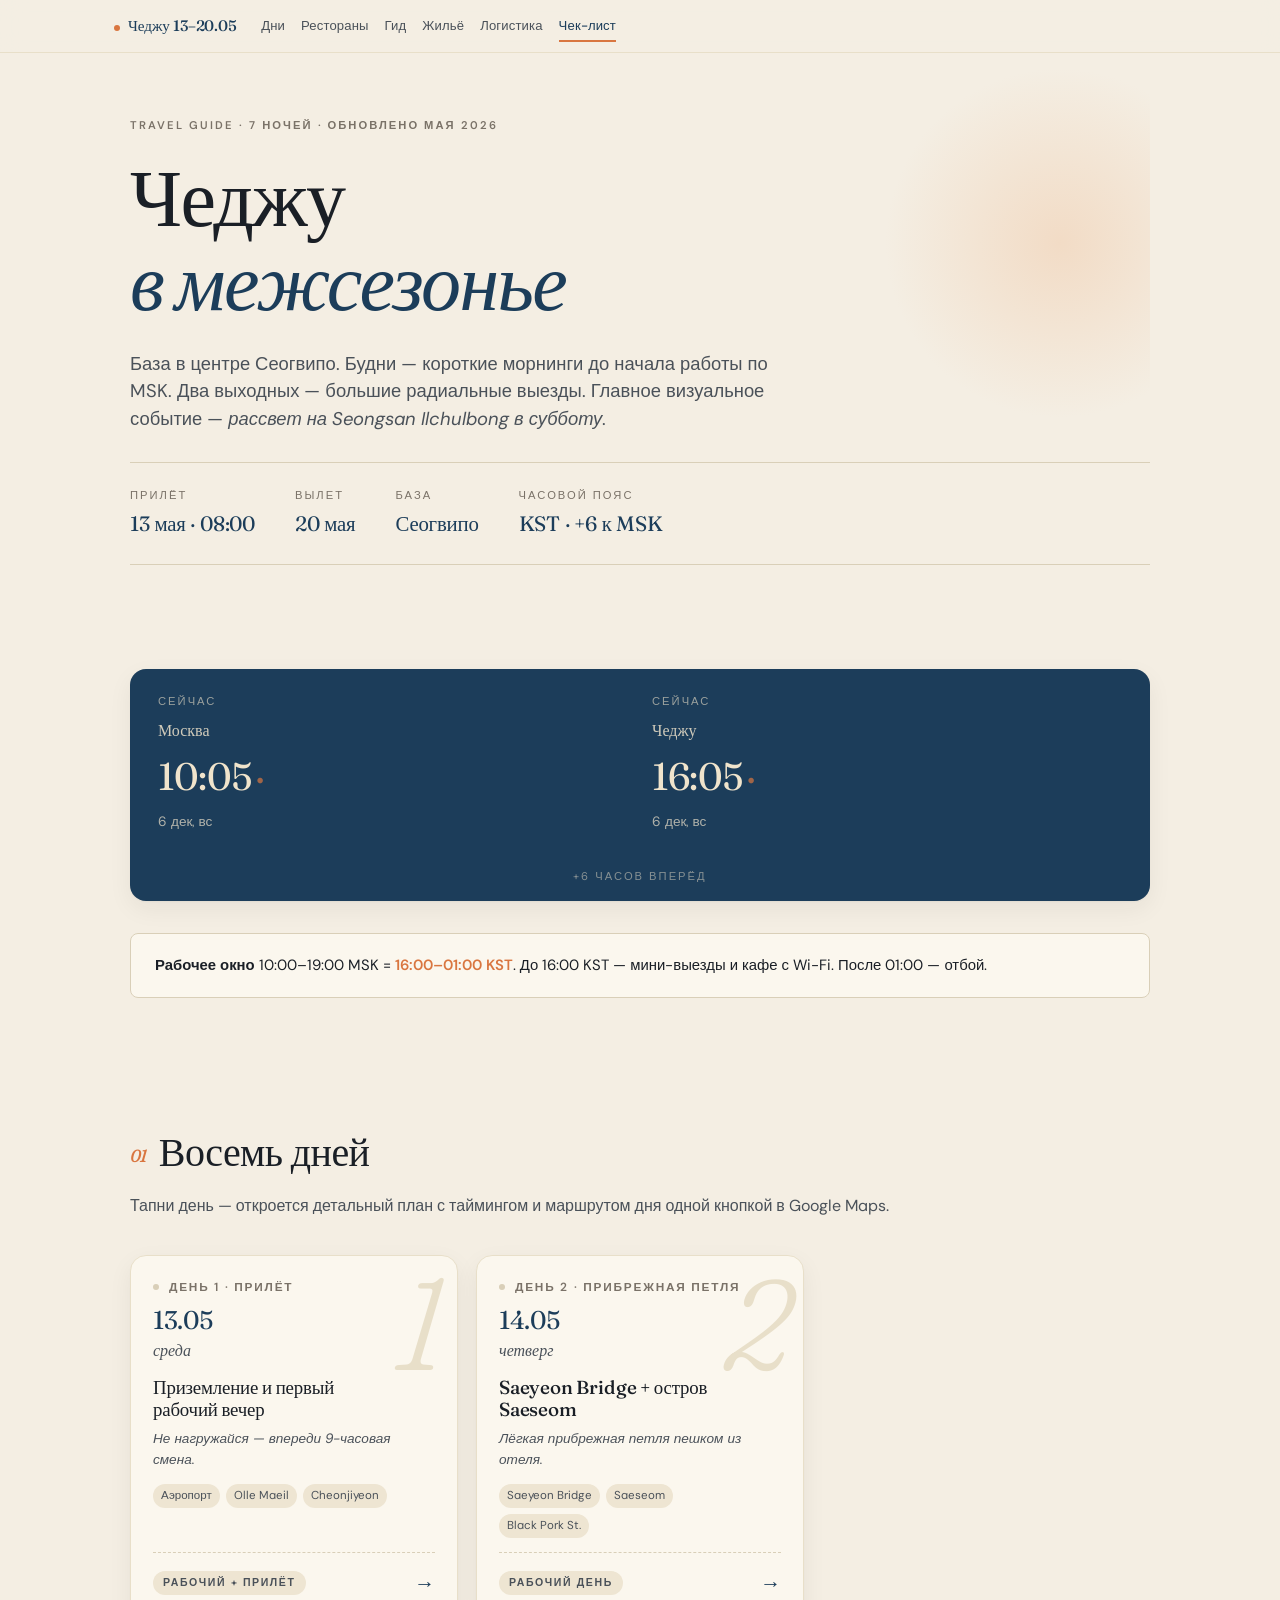
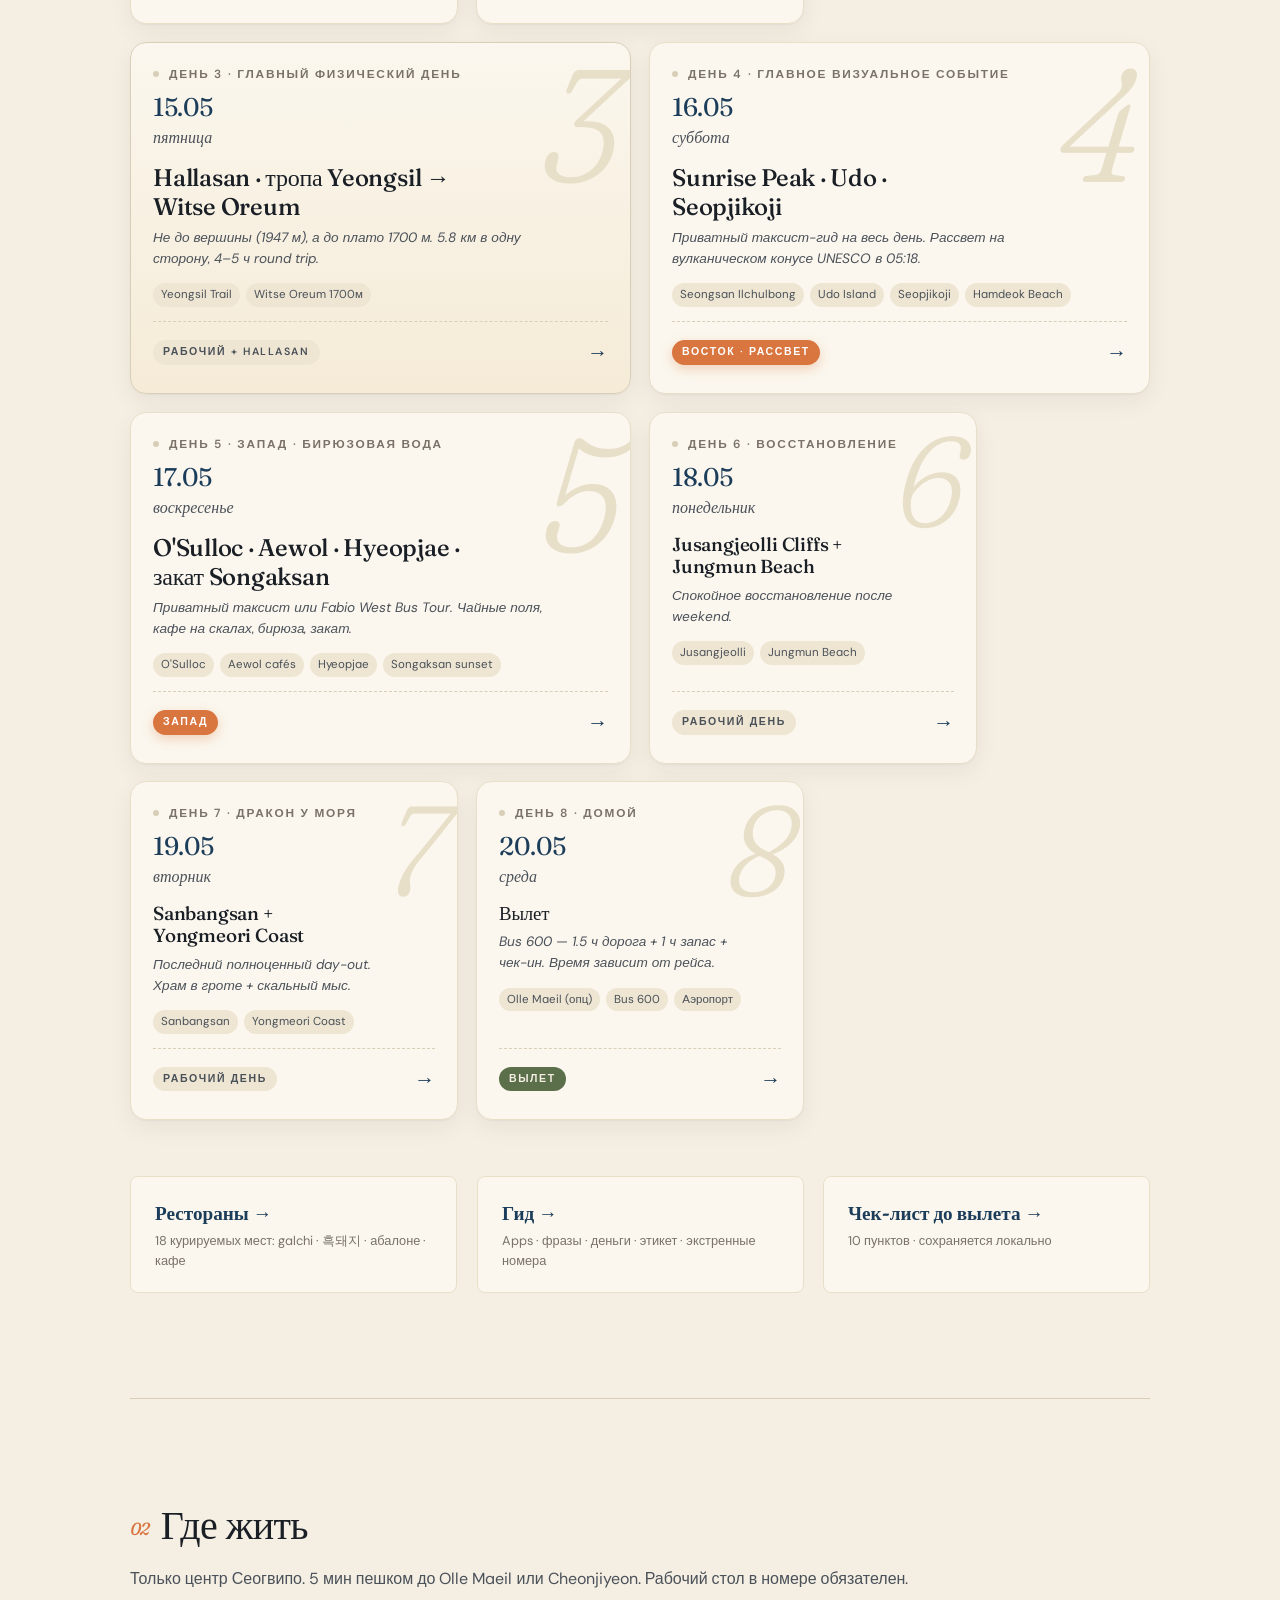
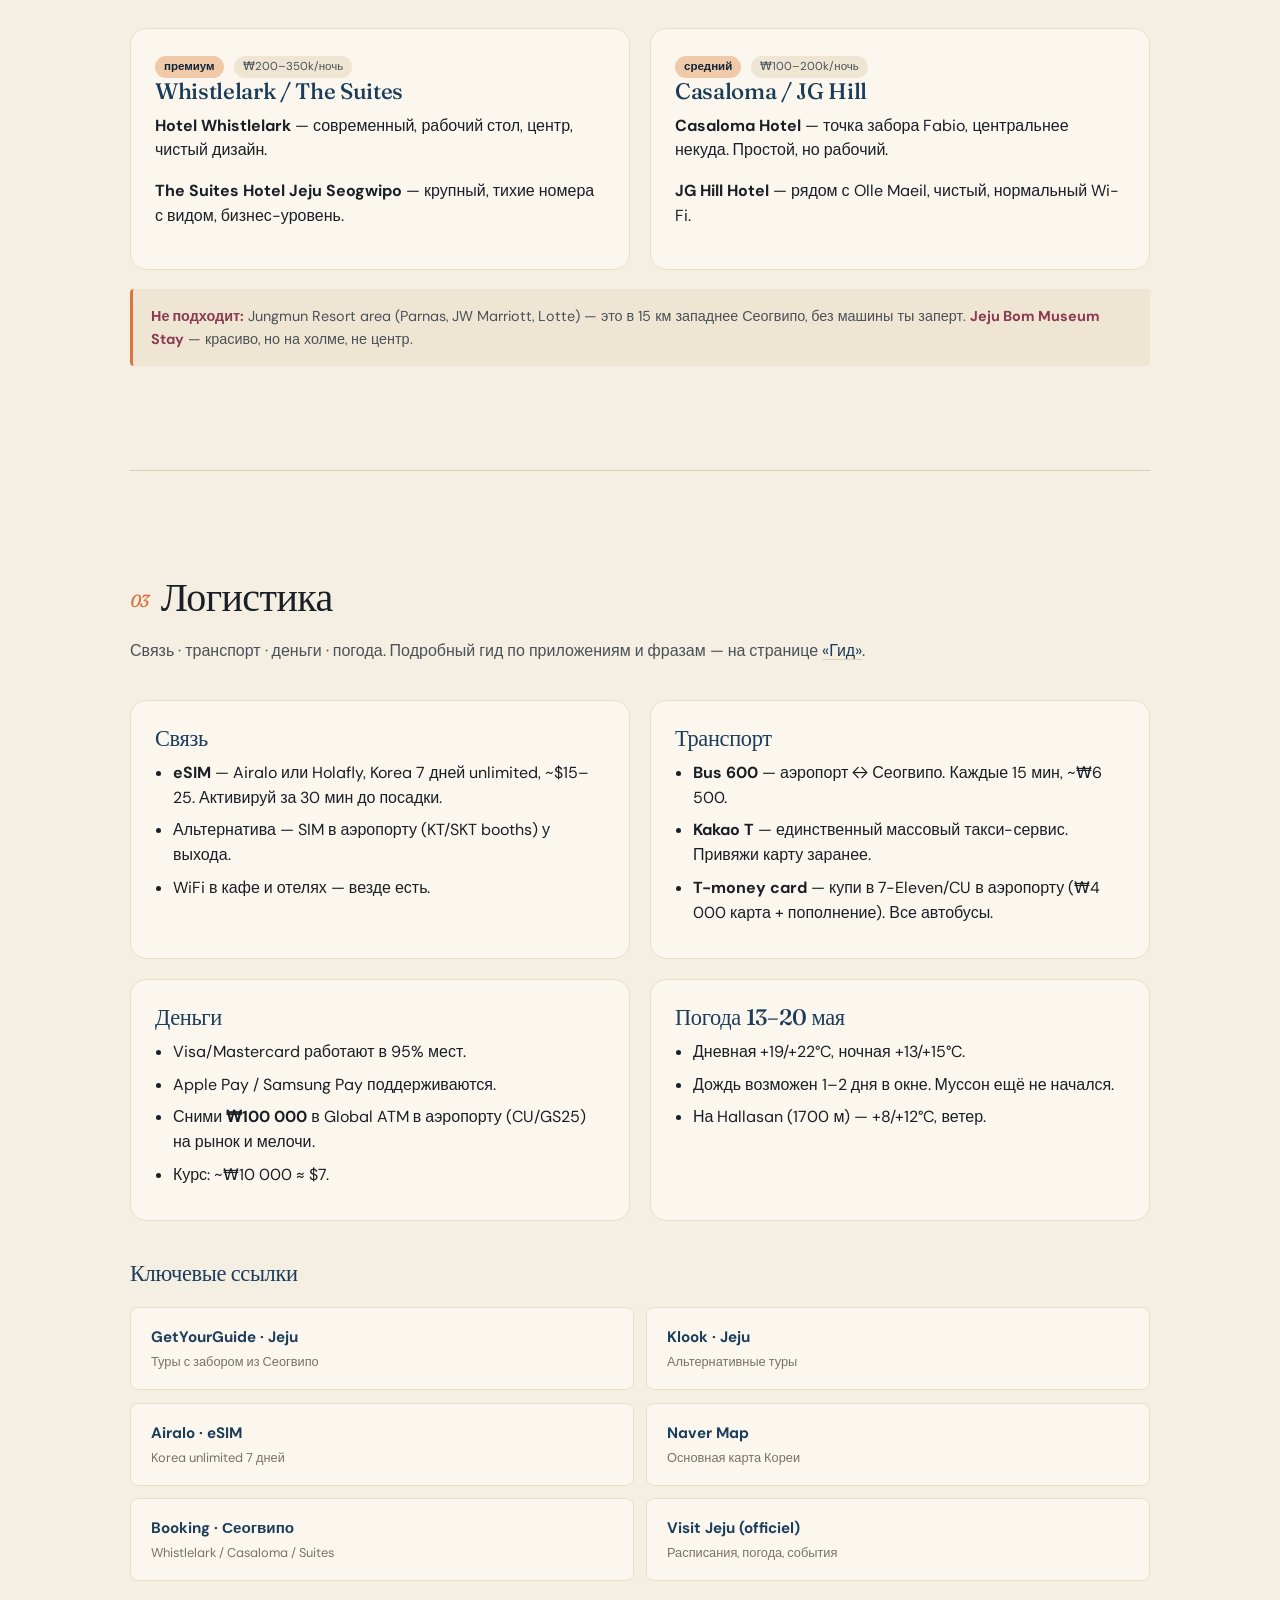
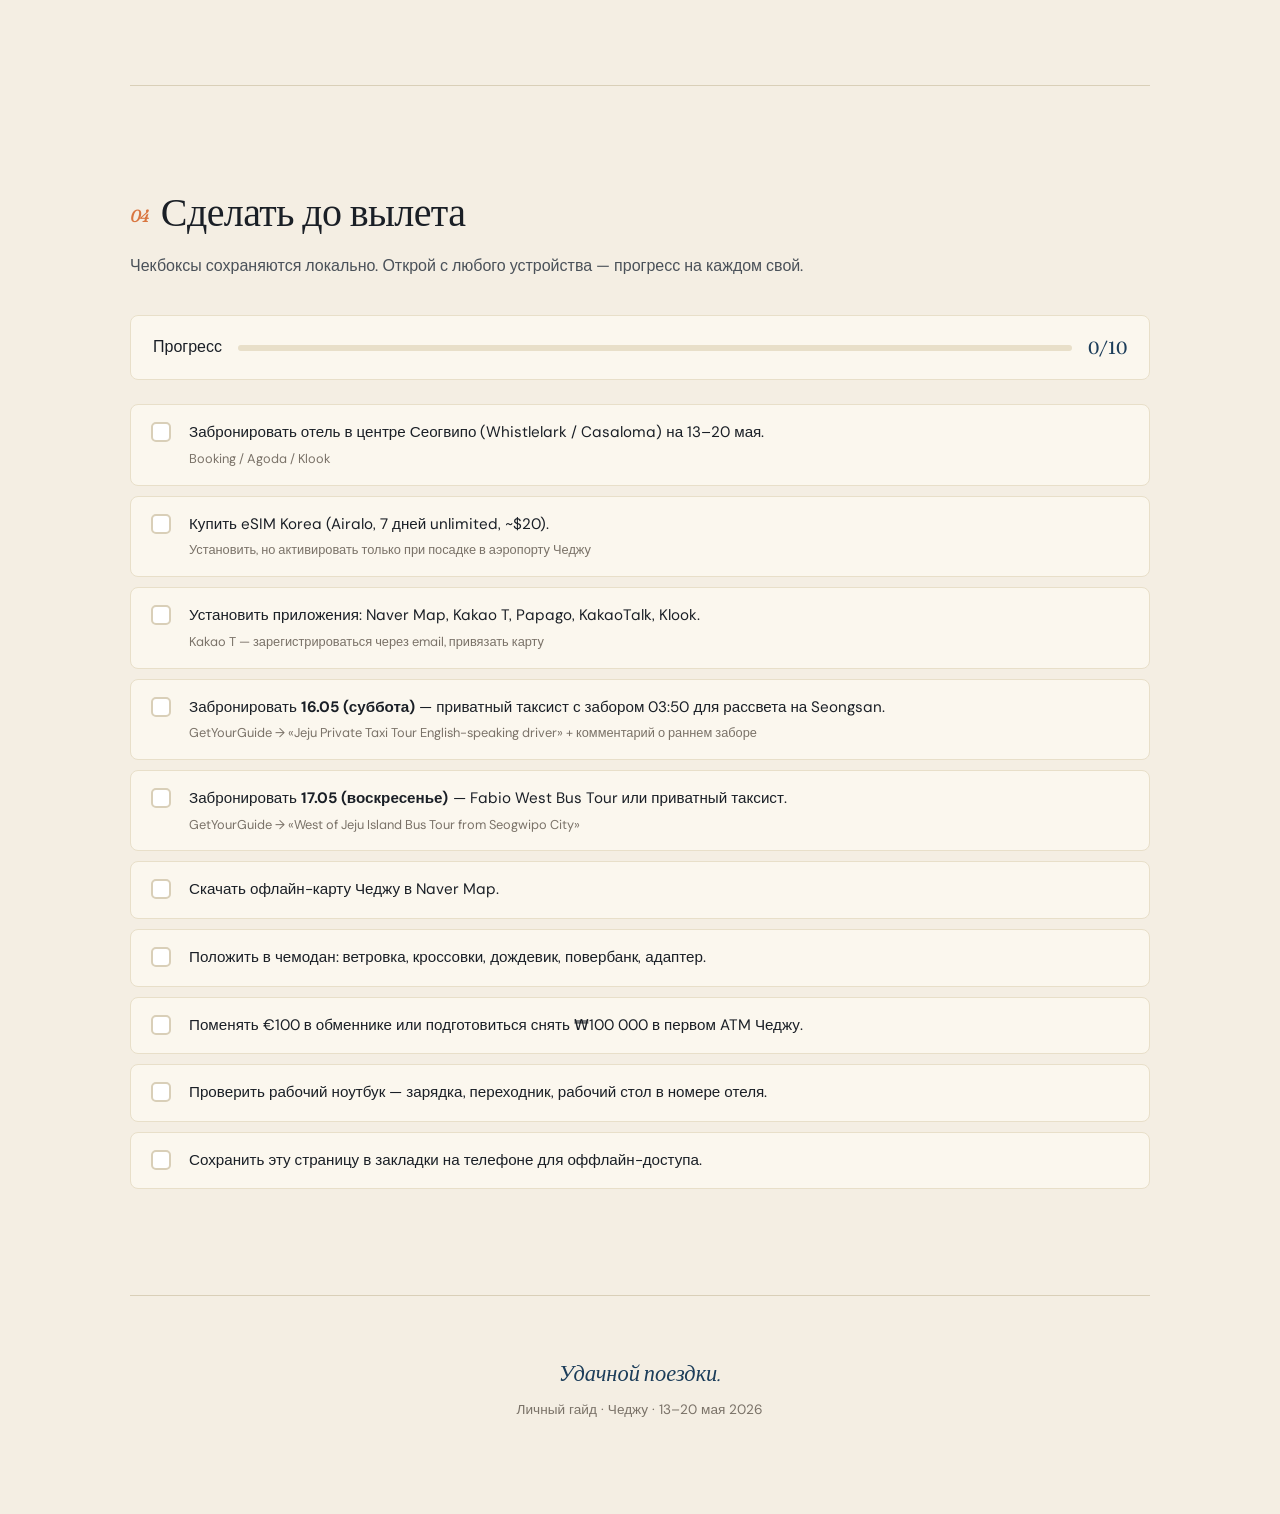
==== commit 30a26066: "feat: multi-page site — tile home, day details, restaurants, travel guide Refactor from single-page " ====
--- a/index.html
+++ b/index.html
@@ -8,814 +8,7 @@
 <link rel="preconnect" href="https://fonts.googleapis.com">
 <link rel="preconnect" href="https://fonts.gstatic.com" crossorigin>
 <link href="https://fonts.googleapis.com/css2?family=Fraunces:opsz,wght,SOFT,WONK@9..144,300..900,0..100,0..1&family=DM+Sans:opsz,wght@9..40,300..700&display=swap" rel="stylesheet">
-<style>
-  :root {
-    --bg: #F4EEE3;
-    --bg-card: #FBF7EE;
-    --bg-card-alt: #EEE5D2;
-    --ink: #1A1F26;
-    --ink-soft: #4A5159;
-    --ink-faint: #7A7268;
-    --rule: #D9CFB8;
-    --rule-soft: #E8DFC9;
-    --volcano: #1C3D5A;
-    --volcano-deep: #0E2438;
-    --tangerine: #D97640;
-    --tangerine-soft: #F0C9A8;
-    --moss: #5A6F4A;
-    --berry: #8B3A52;
-    --shadow: 0 1px 2px rgba(26, 31, 38, 0.04), 0 8px 24px rgba(26, 31, 38, 0.06);
-    --radius: 8px;
-    --radius-lg: 16px;
-  }
-
-  * { box-sizing: border-box; }
-
-  html { -webkit-text-size-adjust: 100%; scroll-behavior: smooth; scroll-padding-top: 80px; }
-
-  body {
-    margin: 0;
-    background: var(--bg);
-    color: var(--ink);
-    font-family: 'DM Sans', -apple-system, BlinkMacSystemFont, sans-serif;
-    font-size: 16px;
-    line-height: 1.55;
-    font-feature-settings: "ss01", "ss02", "kern";
-    -webkit-font-smoothing: antialiased;
-    -moz-osx-font-smoothing: grayscale;
-  }
-
-  ::selection { background: var(--tangerine); color: white; }
-
-  /* ============= TYPOGRAPHY ============= */
-  .display {
-    font-family: 'Fraunces', Georgia, serif;
-    font-variation-settings: 'opsz' 144, 'SOFT' 0, 'WONK' 0;
-    font-weight: 400;
-    letter-spacing: -0.02em;
-    line-height: 1.05;
-  }
-  .display-italic {
-    font-family: 'Fraunces', Georgia, serif;
-    font-variation-settings: 'opsz' 144, 'SOFT' 100, 'WONK' 1;
-    font-style: italic;
-    font-weight: 300;
-  }
-  h1, h2, h3, h4 { font-family: 'Fraunces', Georgia, serif; font-weight: 500; letter-spacing: -0.015em; }
-  h1 { font-size: clamp(2.5rem, 8vw, 5rem); line-height: 1; margin: 0; }
-  h2 { font-size: clamp(1.75rem, 4vw, 2.5rem); margin: 0 0 0.5em; line-height: 1.1; }
-  h3 { font-size: 1.4rem; margin: 0 0 0.4em; line-height: 1.2; }
-  h4 { font-size: 1.1rem; margin: 0 0 0.3em; font-family: 'DM Sans', sans-serif; font-weight: 700; letter-spacing: 0.01em; }
-  p { margin: 0 0 1em; }
-  strong { font-weight: 700; color: var(--ink); }
-  a { color: var(--volcano); text-decoration: underline; text-decoration-color: var(--rule); text-underline-offset: 3px; transition: text-decoration-color 0.2s; }
-  a:hover { text-decoration-color: var(--tangerine); }
-
-  .eyebrow {
-    font-family: 'DM Sans', sans-serif;
-    font-size: 0.7rem;
-    font-weight: 600;
-    letter-spacing: 0.18em;
-    text-transform: uppercase;
-    color: var(--ink-faint);
-  }
-
-  /* ============= LAYOUT ============= */
-  .wrap { max-width: 760px; margin: 0 auto; padding: 0 24px; }
-  @media (min-width: 768px) { .wrap { padding: 0 40px; } }
-
-  /* ============= STICKY NAV ============= */
-  .topnav {
-    position: sticky; top: 0; z-index: 100;
-    background: rgba(244, 238, 227, 0.92);
-    backdrop-filter: blur(12px);
-    -webkit-backdrop-filter: blur(12px);
-    border-bottom: 1px solid var(--rule-soft);
-  }
-  .topnav-inner {
-    max-width: 760px; margin: 0 auto;
-    display: flex; align-items: center; gap: 16px;
-    padding: 12px 24px;
-    overflow-x: auto; scrollbar-width: none;
-  }
-  .topnav-inner::-webkit-scrollbar { display: none; }
-  .topnav .brand {
-    font-family: 'Fraunces', serif; font-weight: 500;
-    font-size: 0.95rem;
-    color: var(--volcano);
-    white-space: nowrap;
-    margin-right: 8px;
-  }
-  .topnav .brand::before {
-    content: ""; display: inline-block;
-    width: 6px; height: 6px;
-    background: var(--tangerine); border-radius: 50%;
-    margin-right: 8px;
-    vertical-align: middle;
-  }
-  .topnav a.navlink {
-    font-size: 0.82rem;
-    color: var(--ink-soft);
-    text-decoration: none;
-    white-space: nowrap;
-    padding: 4px 0;
-    font-weight: 500;
-    letter-spacing: 0.01em;
-  }
-  .topnav a.navlink:hover { color: var(--volcano); }
-
-  /* ============= HERO ============= */
-  .hero {
-    padding: 64px 0 48px;
-    position: relative;
-    overflow: hidden;
-  }
-  .hero::before {
-    content: ""; position: absolute;
-    top: 0; right: -100px; width: 380px; height: 380px;
-    background: radial-gradient(circle, var(--tangerine-soft) 0%, transparent 65%);
-    opacity: 0.5; pointer-events: none;
-    z-index: 0;
-  }
-  .hero-content { position: relative; z-index: 1; }
-  .hero .eyebrow { margin-bottom: 20px; }
-  .hero h1 { margin-bottom: 28px; }
-  .hero h1 .word { display: inline-block; }
-  .hero h1 .it { font-family: 'Fraunces', serif; font-variation-settings: 'opsz' 144, 'SOFT' 100, 'WONK' 1; font-style: italic; font-weight: 300; color: var(--volcano); }
-  .hero-meta {
-    display: flex; flex-wrap: wrap; gap: 24px 40px;
-    padding: 24px 0;
-    border-top: 1px solid var(--rule);
-    border-bottom: 1px solid var(--rule);
-    margin: 28px 0 0;
-  }
-  .hero-meta dt { font-size: 0.7rem; letter-spacing: 0.18em; text-transform: uppercase; color: var(--ink-faint); margin-bottom: 4px; }
-  .hero-meta dd { margin: 0; font-family: 'Fraunces', serif; font-size: 1.3rem; font-weight: 400; color: var(--volcano); letter-spacing: -0.01em; }
-
-  /* ============= SECTION ============= */
-  section { padding: 56px 0; }
-  .section-head { margin-bottom: 36px; }
-  .section-head .num {
-    font-family: 'Fraunces', serif;
-    font-style: italic;
-    font-variation-settings: 'opsz' 144, 'SOFT' 100;
-    font-size: 1.1rem;
-    color: var(--tangerine);
-    margin-right: 12px;
-    vertical-align: 4px;
-  }
-
-  /* ============= TZ CLOCK ============= */
-  .tz {
-    background: var(--volcano);
-    color: #F0E4CC;
-    border-radius: var(--radius-lg);
-    padding: 24px 28px;
-    margin: 32px 0;
-    display: grid;
-    grid-template-columns: 1fr 1fr;
-    gap: 24px;
-    box-shadow: var(--shadow);
-  }
-  .tz-col .lbl {
-    font-size: 0.7rem; letter-spacing: 0.18em; text-transform: uppercase;
-    color: rgba(240, 228, 204, 0.6);
-    margin-bottom: 8px;
-  }
-  .tz-col .city { font-family: 'Fraunces', serif; font-size: 1rem; opacity: 0.85; margin-bottom: 4px; }
-  .tz-col .time { font-family: 'Fraunces', serif; font-size: 2.4rem; font-weight: 400; letter-spacing: -0.02em; }
-  .tz-col .date { font-size: 0.85rem; opacity: 0.7; margin-top: 4px; }
-  .tz-divider {
-    position: relative;
-    text-align: center;
-    font-size: 0.7rem; letter-spacing: 0.18em; text-transform: uppercase;
-    color: rgba(240, 228, 204, 0.5);
-    margin: 12px 0 -8px;
-    grid-column: 1 / -1;
-  }
-
-  .work-window {
-    background: var(--bg-card);
-    border: 1px solid var(--rule);
-    padding: 20px 24px;
-    border-radius: var(--radius);
-    margin: 20px 0;
-    font-size: 0.93rem;
-  }
-  .work-window .key { color: var(--tangerine); font-weight: 600; }
-
-  /* ============= DAY CARDS ============= */
-  .day {
-    background: var(--bg-card);
-    border-radius: var(--radius-lg);
-    padding: 28px 24px;
-    margin-bottom: 24px;
-    box-shadow: var(--shadow);
-    border: 1px solid transparent;
-    transition: border-color 0.2s, transform 0.2s;
-    scroll-margin-top: 72px;
-  }
-  @media (min-width: 768px) { .day { padding: 36px 40px; } }
-  .day.today {
-    border-color: var(--tangerine);
-    background: linear-gradient(180deg, #FBF7EE 0%, #FFF5E6 100%);
-  }
-  .day.today .day-header::after {
-    content: "сегодня";
-    display: inline-block;
-    margin-left: 12px;
-    background: var(--tangerine);
-    color: white;
-    font-size: 0.65rem;
-    font-weight: 700;
-    letter-spacing: 0.1em;
-    text-transform: uppercase;
-    padding: 4px 10px;
-    border-radius: 100px;
-    vertical-align: 6px;
-  }
-  .day.special { background: linear-gradient(180deg, #FBF7EE 0%, #F5EBD7 100%); }
-
-  .day-header {
-    display: flex; flex-wrap: wrap; align-items: baseline; gap: 12px;
-    margin-bottom: 16px;
-    padding-bottom: 16px;
-    border-bottom: 1px solid var(--rule-soft);
-  }
-  .day-date {
-    font-family: 'Fraunces', serif;
-    font-size: 2.2rem;
-    font-weight: 400;
-    letter-spacing: -0.02em;
-    color: var(--volcano);
-    line-height: 1;
-  }
-  .day-dow {
-    font-family: 'Fraunces', serif;
-    font-style: italic;
-    font-variation-settings: 'opsz' 144, 'SOFT' 100, 'WONK' 1;
-    font-size: 1.4rem;
-    color: var(--ink-soft);
-    font-weight: 300;
-  }
-  .day-tag {
-    margin-left: auto;
-    font-size: 0.7rem;
-    letter-spacing: 0.15em;
-    text-transform: uppercase;
-    padding: 5px 12px;
-    border-radius: 100px;
-    font-weight: 600;
-  }
-  .tag-work { background: var(--bg-card-alt); color: var(--ink-soft); }
-  .tag-free { background: var(--tangerine); color: white; }
-  .tag-travel { background: var(--moss); color: #F4EEE3; }
-
-  .day-title { font-size: 1.5rem; color: var(--volcano); margin: 16px 0 6px; line-height: 1.2; }
-  .day-subtitle { font-size: 0.95rem; color: var(--ink-soft); font-style: italic; margin-bottom: 20px; }
-
-  /* TIMELINE */
-  .timeline { list-style: none; padding: 0; margin: 16px 0 0; }
-  .timeline > li {
-    display: grid;
-    grid-template-columns: 64px 1fr;
-    gap: 16px;
-    padding: 14px 0;
-    border-top: 1px dashed var(--rule);
-  }
-  .timeline > li:first-child { border-top: 0; padding-top: 0; }
-  .t-time {
-    font-family: 'Fraunces', serif;
-    font-size: 1rem;
-    font-weight: 500;
-    color: var(--tangerine);
-    letter-spacing: -0.01em;
-    padding-top: 2px;
-  }
-  .t-body { font-size: 0.95rem; }
-  .t-body .place {
-    font-weight: 600;
-    color: var(--ink);
-    margin-right: 4px;
-  }
-  .t-body .note {
-    color: var(--ink-soft);
-    font-size: 0.9rem;
-    margin-top: 4px;
-    line-height: 1.5;
-  }
-  .map-btn {
-    display: inline-flex; align-items: center; gap: 4px;
-    background: var(--volcano); color: #F0E4CC !important;
-    font-size: 0.72rem; letter-spacing: 0.05em;
-    padding: 3px 9px; border-radius: 100px;
-    text-decoration: none;
-    margin-left: 6px;
-    font-weight: 500;
-    vertical-align: 2px;
-    transition: background 0.2s;
-  }
-  .map-btn:hover { background: var(--volcano-deep); }
-  .map-btn svg { width: 9px; height: 9px; }
-
-  .day-note {
-    margin-top: 20px;
-    padding: 16px 18px;
-    background: var(--bg-card-alt);
-    border-left: 3px solid var(--tangerine);
-    border-radius: 4px;
-    font-size: 0.9rem;
-    color: var(--ink-soft);
-  }
-  .day-note strong { color: var(--berry); }
-
-  .work-block {
-    margin-top: 18px;
-    padding: 12px 16px;
-    background: var(--volcano);
-    color: #F0E4CC;
-    font-size: 0.85rem;
-    border-radius: var(--radius);
-    display: flex; align-items: center; justify-content: space-between;
-    gap: 16px;
-    flex-wrap: wrap;
-  }
-  .work-block .lbl { font-size: 0.7rem; letter-spacing: 0.15em; text-transform: uppercase; opacity: 0.7; }
-  .work-block .val { font-family: 'Fraunces', serif; font-size: 1rem; }
-
-  /* ============= LOGISTICS CARDS ============= */
-  .grid-2 {
-    display: grid; gap: 20px;
-    grid-template-columns: 1fr;
-  }
-  @media (min-width: 600px) { .grid-2 { grid-template-columns: 1fr 1fr; } }
-
-  .info-card {
-    background: var(--bg-card);
-    padding: 24px;
-    border-radius: var(--radius-lg);
-    border: 1px solid var(--rule-soft);
-  }
-  .info-card h3 { color: var(--volcano); }
-  .info-card ul { padding-left: 18px; margin: 0; }
-  .info-card li { margin: 8px 0; }
-  .info-card .pill {
-    display: inline-block;
-    font-size: 0.72rem;
-    background: var(--bg-card-alt);
-    padding: 2px 9px;
-    border-radius: 100px;
-    margin-right: 6px;
-    color: var(--ink-soft);
-  }
-  .info-card .pill.tier { background: var(--tangerine-soft); color: var(--volcano-deep); font-weight: 600; }
-
-  /* FOOD */
-  .food-list { display: grid; gap: 14px; margin-top: 20px; }
-  .food-item {
-    display: grid; grid-template-columns: auto 1fr; gap: 16px;
-    padding: 14px 18px;
-    background: var(--bg-card);
-    border-radius: var(--radius);
-    border: 1px solid var(--rule-soft);
-  }
-  .food-num {
-    font-family: 'Fraunces', serif;
-    font-style: italic;
-    font-variation-settings: 'opsz' 144, 'SOFT' 100, 'WONK' 1;
-    color: var(--tangerine);
-    font-size: 1.5rem;
-    font-weight: 400;
-    line-height: 1;
-    padding-top: 4px;
-  }
-  .food-item h4 { margin-bottom: 4px; }
-  .food-item p { font-size: 0.88rem; color: var(--ink-soft); margin: 0; }
-
-  /* ============= CHECKLIST ============= */
-  .check-progress {
-    background: var(--bg-card);
-    padding: 18px 22px;
-    border-radius: var(--radius);
-    margin-bottom: 24px;
-    display: flex; align-items: center; gap: 16px;
-    border: 1px solid var(--rule-soft);
-  }
-  .check-progress .bar {
-    flex: 1;
-    height: 6px; background: var(--rule-soft);
-    border-radius: 100px; overflow: hidden;
-  }
-  .check-progress .bar-fill {
-    height: 100%;
-    background: linear-gradient(90deg, var(--tangerine) 0%, var(--volcano) 100%);
-    border-radius: 100px;
-    transition: width 0.4s ease;
-    width: 0%;
-  }
-  .check-progress .count {
-    font-family: 'Fraunces', serif;
-    font-size: 1.1rem;
-    color: var(--volcano);
-    font-variant-numeric: tabular-nums;
-  }
-
-  .checklist { list-style: none; padding: 0; margin: 0; }
-  .checklist li {
-    background: var(--bg-card);
-    border: 1px solid var(--rule-soft);
-    border-radius: var(--radius);
-    margin-bottom: 10px;
-    transition: all 0.2s;
-    overflow: hidden;
-  }
-  .checklist label {
-    display: grid; grid-template-columns: 24px 1fr; gap: 14px;
-    align-items: start;
-    padding: 16px 20px;
-    cursor: pointer;
-    font-size: 0.95rem;
-  }
-  .checklist input[type="checkbox"] {
-    appearance: none; -webkit-appearance: none;
-    width: 20px; height: 20px;
-    border: 2px solid var(--rule);
-    border-radius: 5px;
-    background: white;
-    cursor: pointer;
-    position: relative;
-    margin: 1px 0 0;
-    transition: all 0.15s;
-  }
-  .checklist input[type="checkbox"]:checked {
-    background: var(--volcano);
-    border-color: var(--volcano);
-  }
-  .checklist input[type="checkbox"]:checked::after {
-    content: "";
-    position: absolute;
-    left: 5px; top: 1px;
-    width: 5px; height: 10px;
-    border: solid #F0E4CC;
-    border-width: 0 2px 2px 0;
-    transform: rotate(45deg);
-  }
-  .checklist label:has(input:checked) {
-    text-decoration: line-through;
-    color: var(--ink-faint);
-  }
-  .checklist li:has(input:checked) {
-    background: var(--bg-card-alt);
-    opacity: 0.6;
-  }
-  .checklist .meta {
-    display: block; font-size: 0.8rem; color: var(--ink-faint);
-    margin-top: 4px;
-  }
-
-  /* ============= LINKS GRID ============= */
-  .links-grid { display: grid; gap: 12px; margin-top: 20px; grid-template-columns: 1fr; }
-  @media (min-width: 500px) { .links-grid { grid-template-columns: 1fr 1fr; } }
-  .link-card {
-    display: flex; flex-direction: column;
-    padding: 18px 20px;
-    background: var(--bg-card);
-    border: 1px solid var(--rule-soft);
-    border-radius: var(--radius);
-    text-decoration: none;
-    color: var(--ink);
-    transition: all 0.2s;
-  }
-  .link-card:hover { border-color: var(--volcano); transform: translateY(-2px); }
-  .link-card .title { font-weight: 700; color: var(--volcano); margin-bottom: 2px; font-size: 0.95rem; }
-  .link-card .sub { font-size: 0.8rem; color: var(--ink-faint); }
-
-  /* ============= FOOTER ============= */
-  footer {
-    padding: 60px 0 80px;
-    text-align: center;
-    border-top: 1px solid var(--rule);
-    margin-top: 40px;
-  }
-  footer p { font-size: 0.85rem; color: var(--ink-faint); }
-  footer .display-italic { font-size: 1.4rem; color: var(--volcano); margin-bottom: 8px; }
-
-  /* ============= UTILITIES ============= */
-  .divider { border: 0; height: 1px; background: var(--rule); margin: 48px 0; }
-  .quiet { color: var(--ink-soft); }
-  .tab-num { font-variant-numeric: tabular-nums; }
-
-  /* PRINT */
-  @media print {
-    .topnav, .map-btn, .day-route, .scroll-progress, .day-num { display: none !important; }
-    body { background: white; }
-    .day { break-inside: avoid; box-shadow: none; border: 1px solid #ccc; }
-    .tz { background: white; color: black; border: 1px solid #ccc; }
-  }
-
-  /* ============= SCROLL PROGRESS BAR ============= */
-  .scroll-progress {
-    position: fixed; top: 0; left: 0; right: 0; height: 3px;
-    z-index: 200; pointer-events: none;
-    background: transparent;
-  }
-  .scroll-progress-bar {
-    height: 100%;
-    width: 0%;
-    background: linear-gradient(90deg, var(--tangerine) 0%, var(--berry) 50%, var(--volcano) 100%);
-    transition: width 0.08s linear;
-    box-shadow: 0 0 12px rgba(217, 118, 64, 0.4);
-  }
-
-  /* ============= REVEAL ON SCROLL ============= */
-  .reveal {
-    opacity: 0;
-    transform: translateY(24px);
-    transition: opacity 0.7s cubic-bezier(0.16, 1, 0.3, 1),
-                transform 0.7s cubic-bezier(0.16, 1, 0.3, 1);
-    will-change: opacity, transform;
-  }
-  .reveal.in-view {
-    opacity: 1;
-    transform: translateY(0);
-  }
-  @media (prefers-reduced-motion: reduce) {
-    .reveal { opacity: 1; transform: none; transition: none; }
-  }
-
-  /* ============= ENHANCED DAY CARD ============= */
-  .day {
-    position: relative;
-    transition: border-color 0.25s, transform 0.35s cubic-bezier(0.16, 1, 0.3, 1),
-                box-shadow 0.35s cubic-bezier(0.16, 1, 0.3, 1);
-  }
-  .day:hover {
-    transform: translateY(-2px);
-    box-shadow: 0 2px 4px rgba(26, 31, 38, 0.04), 0 18px 40px rgba(26, 31, 38, 0.10);
-  }
-  .day::before {
-    content: "";
-    position: absolute;
-    inset: 0;
-    border-radius: var(--radius-lg);
-    background: linear-gradient(135deg, var(--tangerine) 0%, var(--volcano) 100%);
-    opacity: 0;
-    z-index: -1;
-    transition: opacity 0.3s;
-  }
-
-  /* day number badge */
-  .day-num {
-    position: absolute;
-    top: 18px; right: 18px;
-    width: 32px; height: 32px;
-    display: flex; align-items: center; justify-content: center;
-    font-family: 'Fraunces', serif;
-    font-size: 0.95rem;
-    font-weight: 500;
-    color: var(--ink-faint);
-    background: var(--bg-card-alt);
-    border-radius: 50%;
-    letter-spacing: -0.02em;
-    transition: all 0.3s;
-    z-index: 2;
-  }
-  .day:hover .day-num {
-    background: var(--volcano);
-    color: var(--bg-card);
-    transform: rotate(-8deg) scale(1.1);
-  }
-  .day.today .day-num {
-    background: var(--tangerine);
-    color: white;
-  }
-  @media (min-width: 768px) {
-    .day-num { top: 24px; right: 28px; width: 36px; height: 36px; font-size: 1.05rem; }
-  }
-
-  /* ============= DAY ROUTE CTA ============= */
-  .day-route {
-    display: flex; align-items: center; gap: 12px;
-    width: 100%;
-    margin: 18px 0 4px;
-    padding: 14px 18px;
-    background: linear-gradient(135deg, var(--volcano) 0%, var(--volcano-deep) 100%);
-    color: #F0E4CC !important;
-    text-decoration: none !important;
-    border-radius: var(--radius);
-    font-size: 0.92rem;
-    font-weight: 500;
-    letter-spacing: 0.005em;
-    box-shadow: 0 1px 2px rgba(28, 61, 90, 0.18), 0 6px 18px rgba(28, 61, 90, 0.18);
-    transition: transform 0.25s cubic-bezier(0.16, 1, 0.3, 1),
-                box-shadow 0.25s,
-                background 0.25s;
-    position: relative;
-    overflow: hidden;
-  }
-  .day-route::after {
-    content: "";
-    position: absolute;
-    inset: 0;
-    background: linear-gradient(120deg,
-      transparent 0%,
-      rgba(240, 228, 204, 0.08) 50%,
-      transparent 100%);
-    transform: translateX(-100%);
-    transition: transform 0.6s cubic-bezier(0.16, 1, 0.3, 1);
-    pointer-events: none;
-  }
-  .day-route:hover {
-    transform: translateY(-2px);
-    box-shadow: 0 2px 4px rgba(28, 61, 90, 0.22), 0 14px 30px rgba(28, 61, 90, 0.26);
-    background: linear-gradient(135deg, var(--volcano-deep) 0%, #061727 100%);
-  }
-  .day-route:hover::after { transform: translateX(100%); }
-  .day-route:active { transform: translateY(0); }
-
-  .day-route .pin {
-    flex: 0 0 36px;
-    width: 36px; height: 36px;
-    display: flex; align-items: center; justify-content: center;
-    background: rgba(240, 228, 204, 0.10);
-    border: 1px solid rgba(240, 228, 204, 0.18);
-    border-radius: 50%;
-  }
-  .day-route .pin svg { width: 16px; height: 16px; }
-  .day-route .body { display: flex; flex-direction: column; gap: 2px; flex: 1; }
-  .day-route .title {
-    font-family: 'Fraunces', serif;
-    font-size: 1.02rem;
-    font-weight: 500;
-    line-height: 1.1;
-    color: #F4EAD2;
-  }
-  .day-route .sub {
-    font-size: 0.74rem;
-    letter-spacing: 0.12em;
-    text-transform: uppercase;
-    opacity: 0.7;
-  }
-  .day-route .arrow {
-    flex: 0 0 auto;
-    font-family: 'Fraunces', serif;
-    font-size: 1.5rem;
-    line-height: 1;
-    transition: transform 0.3s cubic-bezier(0.16, 1, 0.3, 1);
-  }
-  .day-route:hover .arrow { transform: translateX(6px); }
-  .day.special .day-route {
-    background: linear-gradient(135deg, var(--berry) 0%, #5A2030 100%);
-    box-shadow: 0 1px 2px rgba(139, 58, 82, 0.20), 0 6px 18px rgba(139, 58, 82, 0.22);
-  }
-  .day.special .day-route:hover {
-    background: linear-gradient(135deg, #5A2030 0%, #3A1220 100%);
-  }
-
-  /* ============= TIMELINE INTERACTIVE ============= */
-  .timeline > li {
-    transition: padding-left 0.25s cubic-bezier(0.16, 1, 0.3, 1);
-    position: relative;
-  }
-  .timeline > li .t-time {
-    transition: color 0.2s, transform 0.25s cubic-bezier(0.16, 1, 0.3, 1);
-  }
-  .timeline > li:hover .t-time {
-    color: var(--berry);
-    transform: scale(1.05);
-    transform-origin: left center;
-  }
-  .timeline > li:hover .place {
-    color: var(--volcano);
-  }
-  .t-body .place {
-    transition: color 0.2s;
-  }
-
-  /* ============= MAP BUTTON (per-stop) ============= */
-  .map-btn {
-    background: var(--tangerine);
-    color: white !important;
-    padding: 3px 10px 3px 8px;
-    border-radius: 100px;
-    transition: background 0.2s, transform 0.2s, box-shadow 0.2s;
-    box-shadow: 0 1px 0 rgba(217, 118, 64, 0.25);
-  }
-  .map-btn::before {
-    content: "";
-    display: inline-block;
-    width: 9px; height: 9px;
-    margin-right: 4px;
-    vertical-align: -1px;
-    background: currentColor;
-    -webkit-mask-image: url('data:image/svg+xml;utf8,<svg xmlns="http://www.w3.org/2000/svg" viewBox="0 0 24 24"><path d="M12 2C8.13 2 5 5.13 5 9c0 5.25 7 13 7 13s7-7.75 7-13c0-3.87-3.13-7-7-7zm0 9.5a2.5 2.5 0 0 1 0-5 2.5 2.5 0 0 1 0 5z"/></svg>');
-            mask-image: url('data:image/svg+xml;utf8,<svg xmlns="http://www.w3.org/2000/svg" viewBox="0 0 24 24"><path d="M12 2C8.13 2 5 5.13 5 9c0 5.25 7 13 7 13s7-7.75 7-13c0-3.87-3.13-7-7-7zm0 9.5a2.5 2.5 0 0 1 0-5 2.5 2.5 0 0 1 0 5z"/></svg>');
-    -webkit-mask-size: contain; mask-size: contain;
-    -webkit-mask-repeat: no-repeat; mask-repeat: no-repeat;
-  }
-  .map-btn:hover {
-    background: #C0612B;
-    transform: translateY(-1px);
-    box-shadow: 0 2px 8px rgba(217, 118, 64, 0.4);
-  }
-
-  /* ============= DAY TAG ENHANCED ============= */
-  .day-tag {
-    transition: transform 0.2s, box-shadow 0.2s;
-  }
-  .day:hover .day-tag {
-    transform: translateY(-1px);
-  }
-  .tag-free {
-    box-shadow: 0 4px 12px rgba(217, 118, 64, 0.30);
-  }
-
-  /* ============= HERO ENHANCED ============= */
-  .hero::before {
-    animation: floatBlob 14s ease-in-out infinite;
-  }
-  @keyframes floatBlob {
-    0%, 100% { transform: translate(0, 0) scale(1); }
-    50% { transform: translate(-20px, 20px) scale(1.08); }
-  }
-  @media (prefers-reduced-motion: reduce) {
-    .hero::before { animation: none; }
-  }
-  .hero h1 .word {
-    opacity: 0;
-    transform: translateY(20px);
-    animation: heroIn 0.9s cubic-bezier(0.16, 1, 0.3, 1) forwards;
-  }
-  .hero h1 .word:nth-child(1) { animation-delay: 0.1s; }
-  .hero h1 .word.it { animation-delay: 0.28s; }
-  @keyframes heroIn {
-    to { opacity: 1; transform: translateY(0); }
-  }
-  @media (prefers-reduced-motion: reduce) {
-    .hero h1 .word { animation: none; opacity: 1; transform: none; }
-  }
-
-  /* ============= NAV ACTIVE LINK ============= */
-  .topnav a.navlink {
-    position: relative;
-    transition: color 0.2s;
-  }
-  .topnav a.navlink::after {
-    content: "";
-    position: absolute;
-    left: 0; right: 0; bottom: -2px;
-    height: 2px;
-    background: var(--tangerine);
-    transform: scaleX(0);
-    transform-origin: left center;
-    transition: transform 0.3s cubic-bezier(0.16, 1, 0.3, 1);
-  }
-  .topnav a.navlink.active {
-    color: var(--volcano);
-  }
-  .topnav a.navlink.active::after,
-  .topnav a.navlink:hover::after {
-    transform: scaleX(1);
-  }
-
-  /* ============= TZ CLOCK PULSE ============= */
-  .tz-col .time::after {
-    content: "·";
-    margin-left: 4px;
-    color: var(--tangerine);
-    animation: blink 1.4s ease-in-out infinite;
-    opacity: 0.7;
-  }
-  @keyframes blink {
-    0%, 100% { opacity: 0.2; }
-    50% { opacity: 1; }
-  }
-
-  /* ============= CHECKLIST INTERACTIVE ============= */
-  .checklist li {
-    transition: transform 0.2s, border-color 0.2s, background 0.2s;
-  }
-  .checklist li:hover {
-    border-color: var(--rule);
-    transform: translateX(4px);
-  }
-  .checklist li:has(input:checked):hover { transform: none; }
-
-  /* ============= LINK CARD ENHANCED ============= */
-  .link-card {
-    position: relative; overflow: hidden;
-  }
-  .link-card::before {
-    content: "";
-    position: absolute;
-    top: 0; left: 0; width: 100%; height: 2px;
-    background: var(--tangerine);
-    transform: scaleX(0);
-    transform-origin: left center;
-    transition: transform 0.3s cubic-bezier(0.16, 1, 0.3, 1);
-  }
-  .link-card:hover::before { transform: scaleX(1); }
-</style>
+<link rel="stylesheet" href="style.css">
 </head>
 <body>
 
@@ -823,489 +16,231 @@
 
 <nav class="topnav">
   <div class="topnav-inner">
-    <span class="brand">Чеджу 13–20.05</span>
-    <a class="navlink" href="#hero">Сводка</a>
+    <a class="brand" href="index.html">Чеджу 13–20.05</a>
     <a class="navlink" href="#days">Дни</a>
+    <a class="navlink" href="restaurants.html">Рестораны</a>
+    <a class="navlink" href="guide.html">Гид</a>
     <a class="navlink" href="#stay">Жильё</a>
-    <a class="navlink" href="#food">Еда</a>
     <a class="navlink" href="#logistics">Логистика</a>
     <a class="navlink" href="#checklist">Чек-лист</a>
   </div>
 </nav>
 
-<main class="wrap">
+<main class="wrap-wide">
 
   <!-- ===================== HERO ===================== -->
   <header class="hero" id="hero">
     <div class="hero-content">
-      <p class="eyebrow">Travel guide · 7 ночей</p>
+      <p class="eyebrow">Travel guide · 7 ночей · обновлено мая 2026</p>
       <h1 class="display">
         <span class="word">Чеджу</span><br>
         <span class="word it">в межсезонье</span>
       </h1>
-      <p style="font-size: 1.15rem; color: var(--ink-soft); max-width: 540px; margin-top: 24px; line-height: 1.5;">
+      <p style="font-size: 1.15rem; color: var(--ink-soft); max-width: 640px; margin-top: 24px; line-height: 1.5;">
         База в центре Сеогвипо. Будни — короткие морнинги до начала работы по MSK. Два выходных — большие радиальные выезды. Главное визуальное событие — <em>рассвет на Seongsan Ilchulbong в субботу</em>.
       </p>
       <dl class="hero-meta">
-        <div>
-          <dt>Прилёт</dt>
-          <dd>13 мая · 08:00</dd>
-        </div>
-        <div>
-          <dt>Вылет</dt>
-          <dd>20 мая</dd>
-        </div>
-        <div>
-          <dt>База</dt>
-          <dd>Сеогвипо</dd>
-        </div>
-        <div>
-          <dt>Часовой пояс</dt>
-          <dd>KST · +6 к MSK</dd>
-        </div>
+        <div><dt>Прилёт</dt><dd>13 мая · 08:00</dd></div>
+        <div><dt>Вылет</dt><dd>20 мая</dd></div>
+        <div><dt>База</dt><dd>Сеогвипо</dd></div>
+        <div><dt>Часовой пояс</dt><dd>KST · +6 к MSK</dd></div>
       </dl>
     </div>
   </header>
 
-  <!-- ===================== TIME ZONE ===================== -->
+  <!-- ===================== CLOCK ===================== -->
   <section style="padding-top: 24px;">
-    <div class="tz" id="liveclock">
+    <div class="tz" aria-label="Часы">
       <div class="tz-col">
-        <div class="lbl">сейчас</div>
+        <div class="lbl">Сейчас</div>
         <div class="city">Москва</div>
-        <div class="time tab-num" data-tz="msk">—</div>
-        <div class="date" data-tz-date="msk">—</div>
+        <div class="time" data-tz="msk">—:—</div>
+        <div class="date" data-tz-date="msk"></div>
       </div>
       <div class="tz-col">
-        <div class="lbl">сейчас</div>
+        <div class="lbl">Сейчас</div>
         <div class="city">Чеджу</div>
-        <div class="time tab-num" data-tz="kst">—</div>
-        <div class="date" data-tz-date="kst">—</div>
-      </div>
+        <div class="time" data-tz="kst">—:—</div>
+        <div class="date" data-tz-date="kst"></div>
+      </div>
+      <div class="tz-divider">+6 часов вперёд</div>
     </div>
     <div class="work-window">
-      <strong>Рабочее окно по Чеджу:</strong> если в Москве смена 10:00–19:00, то по Чеджу это <span class="key">16:00 – 01:00</span>. Тело держится на MSK, утра свободные, бодрствование сдвинуто. Будни: подъём ~09:00 KST, экскурсия 09:30–15:00, обед/душ, в 16:00 за стол.
-    </div>
-  </section>
-
-  <hr class="divider">
+      <strong>Рабочее окно</strong> 10:00–19:00 MSK = <span class="key">16:00–01:00 KST</span>. До 16:00 KST — мини-выезды и кафе с Wi-Fi. После 01:00 — отбой.
+    </div>
+  </section>
 
   <!-- ===================== DAYS ===================== -->
   <section id="days">
     <div class="section-head">
-      <h2><span class="num">01</span>Программа по дням</h2>
-      <p class="quiet">Текущий день подсвечивается автоматически. Все локации — кликабельны, открываются в Google Maps.</p>
-    </div>
-
-    <!-- ===== DAY 1 ===== -->
-    <article class="day" id="day-1" data-date="2026-05-13">
-      <header class="day-header">
-        <span class="day-date">13.05</span>
-        <span class="day-dow">среда</span>
-        <span class="day-tag tag-work">рабочий + прилёт</span>
-      </header>
-      <h3 class="day-title">Приземление и первый рабочий вечер</h3>
-      <p class="day-subtitle">Не нагружайся — впереди 9-часовая смена.</p>
-      <ol class="timeline">
-        <li>
-          <div class="t-time">08:00</div>
-          <div class="t-body"><span class="place">Jeju International Airport.</span>
-            <a class="map-btn" href="https://maps.google.com/?q=33.5113,126.4929" target="_blank">Maps</a>
-            <div class="note">Прилёт. Получение багажа.</div></div>
-        </li>
-        <li>
-          <div class="t-time">08:30</div>
-          <div class="t-body"><span class="place">Airport Limousine Bus 600.</span>
-            <div class="note">Синий автобус, выход 5. Билет ~₩6 500. Идёт каждые 15 мин. Конечная — Sky Hotel Stop в центре Сеогвипо. ~1 ч 20 мин.</div></div>
-        </li>
-        <li>
-          <div class="t-time">10:30</div>
-          <div class="t-body"><span class="place">Заселение в отель.</span>
-            <div class="note">Если не пускают рано — оставь чемоданы у ресепшна и иди дальше.</div></div>
-        </li>
-        <li>
-          <div class="t-time">11:30</div>
-          <div class="t-body"><span class="place">Рынок Olle Maeil.</span>
-            <a class="map-btn" href="https://maps.google.com/?q=33.247,126.5621" target="_blank">Maps</a>
-            <div class="note">Первый обед — <strong>galchi-jorim</strong> (тушёный cutlassfish с редькой). Ищи лавки с очередью корейцев.</div></div>
-        </li>
-        <li>
-          <div class="t-time">13:00</div>
-          <div class="t-body"><span class="place">Водопад Cheonjiyeon.</span>
-            <a class="map-btn" href="https://maps.google.com/?q=33.2469,126.5589" target="_blank">Maps</a>
-            <div class="note">15 мин пешком от центра. Лёгкая разминка по парку.</div></div>
-        </li>
-      </ol>
-      <div class="work-block">
-        <span><span class="lbl">Работа</span> <span class="val">16:00 – 01:00 KST</span></span>
-        <span style="opacity: 0.7;">= 10:00 – 19:00 MSK</span>
-      </div>
-      <div class="day-note">
-        <strong>Главное:</strong> установить eSIM до посадки в самолёт, активировать в аэропорту. Без интернета Kakao T не поймает.
-      </div>
-    </article>
-
-    <!-- ===== DAY 2 ===== -->
-    <article class="day" id="day-2" data-date="2026-05-14">
-      <header class="day-header">
-        <span class="day-date">14.05</span>
-        <span class="day-dow">четверг</span>
-        <span class="day-tag tag-work">рабочий день</span>
-      </header>
-      <h3 class="day-title">Saeyeon Bridge + остров Saeseom</h3>
-      <p class="day-subtitle">Лёгкая прибрежная петля пешком из отеля.</p>
-      <ol class="timeline">
-        <li>
-          <div class="t-time">09:30</div>
-          <div class="t-body"><span class="place">Выход из отеля.</span></div>
-        </li>
-        <li>
-          <div class="t-time">09:45</div>
-          <div class="t-body"><span class="place">Saeyeon Bridge.</span>
-            <a class="map-btn" href="https://maps.google.com/?q=33.2424,126.5587" target="_blank">Maps</a>
-            <div class="note">Пешеходный мост в форме парусов. Виды на гавань Сеогвипо.</div></div>
-        </li>
-        <li>
-          <div class="t-time">10:15</div>
-          <div class="t-body"><span class="place">Saeseom Island.</span>
-            <a class="map-btn" href="https://maps.google.com/?q=33.241,126.5599" target="_blank">Maps</a>
-            <div class="note">Круговая тропа 1.2 км, ~30 мин с фото.</div></div>
-        </li>
-        <li>
-          <div class="t-time">11:00</div>
-          <div class="t-body"><span class="place">Олле-трейл, маршрут 6.</span>
-            <div class="note">Прибрежная тропа в сторону Cheonjiyeon. Можно отрезать 1 час.</div></div>
-        </li>
-        <li>
-          <div class="t-time">12:30</div>
-          <div class="t-body"><span class="place">Heukdwaeji Geori — Black Pork Street.</span>
-            <a class="map-btn" href="https://maps.google.com/?q=33.2497,126.5650" target="_blank">Maps</a>
-            <div class="note">Чёрная свинина на углях. Десяток ресторанов в ряд, все хорошие.</div></div>
-        </li>
-        <li>
-          <div class="t-time">14:30</div>
-          <div class="t-body"><span class="place">Возврат в отель.</span></div>
-        </li>
-      </ol>
-      <div class="work-block">
-        <span><span class="lbl">Работа</span> <span class="val">16:00 – 01:00 KST</span></span>
-      </div>
-    </article>
-
-    <!-- ===== DAY 3 ===== -->
-    <article class="day special" id="day-3" data-date="2026-05-15">
-      <header class="day-header">
-        <span class="day-date">15.05</span>
-        <span class="day-dow">пятница</span>
-        <span class="day-tag tag-work">рабочий + Hallasan</span>
-      </header>
-      <h3 class="day-title">Hallasan · тропа Yeongsil → Witse Oreum</h3>
-      <p class="day-subtitle">Не до вершины (1947 м), а до плато Witse Oreum (1700 м). 5.8 км в одну сторону, 4–5 ч round trip. Главный физический день поездки.</p>
-      <ol class="timeline">
-        <li>
-          <div class="t-time">06:30</div>
-          <div class="t-body"><span class="place">Подъём.</span>
-            <div class="note">Кофе в номере, лёгкий завтрак (банан / батончик), вода.</div></div>
-        </li>
-        <li>
-          <div class="t-time">07:00</div>
-          <div class="t-body"><span class="place">Такси из Сеогвипо до Yeongsil parking.</span>
-            <div class="note">40 мин, ~₩30–35 000 через Kakao T. Парковка на 1280 м.</div></div>
-        </li>
-        <li>
-          <div class="t-time">07:45</div>
-          <div class="t-body"><span class="place">Yeongsil Trail entrance.</span>
-            <a class="map-btn" href="https://maps.google.com/?q=33.3613,126.5326" target="_blank">Maps</a>
-            <div class="note">Регистрации не нужно (только для Seongpanak/Gwaneumsa). Темп — спокойный, но без остановок более 5 минут.</div></div>
-        </li>
-        <li>
-          <div class="t-time">10:00</div>
-          <div class="t-body"><span class="place">Witse Oreum (1700 м).</span>
-            <a class="map-btn" href="https://maps.google.com/?q=33.3589,126.5419" target="_blank">Maps</a>
-            <div class="note">Высокогорное плато с азалиями и видом на главный кратер Halla. 20 мин на фото и перекус.</div></div>
-        </li>
-        <li>
-          <div class="t-time">10:30</div>
-          <div class="t-body"><span class="place">Начало спуска.</span>
-            <div class="note">~1.5–2 часа вниз.</div></div>
-        </li>
-        <li>
-          <div class="t-time">12:30</div>
-          <div class="t-body"><span class="place">У парковки, такси обратно.</span></div>
-        </li>
-        <li>
-          <div class="t-time">13:30</div>
-          <div class="t-body"><span class="place">В отеле.</span>
-            <div class="note">Душ, обед в номер или быстро в Olle Maeil, час восстановления.</div></div>
-        </li>
-      </ol>
-      <div class="work-block">
-        <span><span class="lbl">Работа</span> <span class="val">16:00 – 01:00 KST</span></span>
-      </div>
-      <div class="day-note">
-        <strong>Критично:</strong> хорошие кроссовки, ветровка (на 1700 м будет +8…+12), вода 1.5 л, перекус. <strong>Альтернатива при дожде:</strong> заменить на тур «Hallasan hiking» на GetYourGuide (6 ч с гидом) — но он жёстче по таймингу. Или перенести Sanbangsan со вторника.
-      </div>
-    </article>
-
-    <!-- ===== DAY 4 - SATURDAY EAST ===== -->
-    <article class="day" id="day-4" data-date="2026-05-16">
-      <header class="day-header">
-        <span class="day-date">16.05</span>
-        <span class="day-dow">суббота</span>
-        <span class="day-tag tag-free">восток · рассвет</span>
-      </header>
-      <h3 class="day-title">Sunrise Peak · Udo · Seopjikoji</h3>
-      <p class="day-subtitle">Приватный таксист-гид на весь день, забор в 03:50. <strong>Главное визуальное событие поездки</strong> — рассвет на вулканическом конусе UNESCO.</p>
-      <ol class="timeline">
-        <li>
-          <div class="t-time">03:30</div>
-          <div class="t-body"><span class="place">Подъём.</span></div>
-        </li>
-        <li>
-          <div class="t-time">03:50</div>
-          <div class="t-body"><span class="place">Забор из отеля таксистом.</span>
-            <div class="note">~1 ч 15 мин до Seongsan.</div></div>
-        </li>
-        <li>
-          <div class="t-time">05:00</div>
-          <div class="t-body"><span class="place">Seongsan Ilchulbong · парковка.</span>
-            <a class="map-btn" href="https://maps.google.com/?q=33.4591,126.9396" target="_blank">Maps</a>
-            <div class="note">Билет ₩5 000. Подъём 30 мин по ступеням.</div></div>
-        </li>
-        <li>
-          <div class="t-time">05:18</div>
-          <div class="t-body"><span class="place">Рассвет.</span>
-            <div class="note">На вершине вулканического конуса, лицом к восточному океану.</div></div>
-        </li>
-        <li>
-          <div class="t-time">06:30</div>
-          <div class="t-body"><span class="place">Спуск, кофе у подножия.</span></div>
-        </li>
-        <li>
-          <div class="t-time">07:30</div>
-          <div class="t-body"><span class="place">Паром на остров Udo.</span>
-            <a class="map-btn" href="https://maps.google.com/?q=33.5066,126.9534" target="_blank">Maps</a>
-            <div class="note">15 мин. На острове — hop-on/hop-off автобус (билет на день).</div></div>
-        </li>
-        <li>
-          <div class="t-time">08:00</div>
-          <div class="t-body"><span class="place">Sanho Beach → Geommeolle Beach → Udo Peak.</span>
-            <div class="note">Коралловый пляж → чёрный песок → виды.</div></div>
-        </li>
-        <li>
-          <div class="t-time">11:30</div>
-          <div class="t-body"><span class="place">Обед на Udo.</span>
-            <div class="note"><strong>Abalone bibimbap</strong> или <strong>abalone porridge</strong>. Udo — столица абалоне.</div></div>
-        </li>
-        <li>
-          <div class="t-time">13:00</div>
-          <div class="t-body"><span class="place">Обратный паром, таксист забирает в Seongsan Port.</span></div>
-        </li>
-        <li>
-          <div class="t-time">13:30</div>
-          <div class="t-body"><span class="place">Seopjikoji.</span>
-            <a class="map-btn" href="https://maps.google.com/?q=33.4257,126.9286" target="_blank">Maps</a>
-            <div class="note">Мыс с маяком и часовней Glass House (Tadao Ando). 1 час.</div></div>
-        </li>
-        <li>
-          <div class="t-time">15:00</div>
-          <div class="t-body"><span class="place">Hamdeok Beach.</span>
-            <a class="map-btn" href="https://maps.google.com/?q=33.5436,126.6701" target="_blank">Maps</a>
-            <div class="note">Бирюзовая вода, кофе на берегу.</div></div>
-        </li>
-        <li>
-          <div class="t-time">16:00</div>
-          <div class="t-body"><span class="place">Saryeoni Forest (опционально).</span>
-            <a class="map-btn" href="https://maps.google.com/?q=33.4314,126.6519" target="_blank">Maps</a>
-            <div class="note">Кедровая тропа, 40 мин. Если устал — пропусти.</div></div>
-        </li>
-        <li>
-          <div class="t-time">18:00</div>
-          <div class="t-body"><span class="place">Возврат в Сеогвипо.</span></div>
-        </li>
-        <li>
-          <div class="t-time">19:00</div>
-          <div class="t-body"><span class="place">Ужин: galchi-gui (жареный cutlassfish целиком).</span>
-            <div class="note">Ресторан <strong>Geommun Galchi</strong> или <strong>Solmuni</strong> в Сеогвипо. Визитка чеджуской кухни.</div></div>
-        </li>
-      </ol>
-      <div class="day-note">
-        <strong>Букинг:</strong> GetYourGuide / KKDay → «Jeju Private Taxi Tour English-speaking driver». В комментариях: <em>«pickup 03:50 AM from hotel in Seogwipo for Seongsan sunrise»</em>. Бюджет ~₩400–500 000 за машину на день.
-      </div>
-    </article>
-
-    <!-- ===== DAY 5 - SUNDAY WEST ===== -->
-    <article class="day" id="day-5" data-date="2026-05-17">
-      <header class="day-header">
-        <span class="day-date">17.05</span>
-        <span class="day-dow">воскресенье</span>
-        <span class="day-tag tag-free">запад</span>
-      </header>
-      <h3 class="day-title">O'Sulloc · Aewol · Hyeopjae · закат Songaksan</h3>
-      <p class="day-subtitle">Приватный таксист или Fabio West Bus Tour (групповой, дешевле).</p>
-      <ol class="timeline">
-        <li>
-          <div class="t-time">08:30</div>
-          <div class="t-body"><span class="place">Забор из отеля.</span></div>
-        </li>
-        <li>
-          <div class="t-time">09:15</div>
-          <div class="t-body"><span class="place">O'Sulloc Tea Museum + Innisfree Jeju House.</span>
-            <a class="map-btn" href="https://maps.google.com/?q=33.2876,126.2898" target="_blank">Maps</a>
-            <div class="note">Чайные поля, 30 мин прогулки + зелёный чай латте.</div></div>
-        </li>
-        <li>
-          <div class="t-time">11:00</div>
-          <div class="t-body"><span class="place">Camellia Hill (опция) или сразу Aewol.</span></div>
-        </li>
-        <li>
-          <div class="t-time">12:30</div>
-          <div class="t-body"><span class="place">Aewol Cafe Street.</span>
-            <a class="map-btn" href="https://maps.google.com/?q=33.4602,126.3081" target="_blank">Maps</a>
-            <div class="note">Обед. Топ-кафе: <strong>Bonte Museum Café</strong> (архитектура Tadao Ando), <strong>Monsant</strong> (стеклянное здание), <strong>Ankara Park</strong>.</div></div>
-        </li>
-        <li>
-          <div class="t-time">14:30</div>
-          <div class="t-body"><span class="place">Hyeopjae + Geumneung Beach.</span>
-            <a class="map-btn" href="https://maps.google.com/?q=33.394,126.24" target="_blank">Maps</a>
-            <div class="note">Самая бирюзовая вода острова. Конический остров Biyangdo на горизонте. 1 час прогулки с фото.</div></div>
-        </li>
-        <li>
-          <div class="t-time">16:00</div>
-          <div class="t-body"><span class="place">Hallim Park.</span>
-            <a class="map-btn" href="https://maps.google.com/?q=33.388,126.2606" target="_blank">Maps</a>
-            <div class="note">Ботсад + лавовые пещеры Hyeopjae и Ssangyong (это не закрытый Manjanggul). 1.5 ч.</div></div>
-        </li>
-        <li>
-          <div class="t-time">18:30</div>
-          <div class="t-body"><span class="place">Закат — Songaksan.</span>
-            <a class="map-btn" href="https://maps.google.com/?q=33.1991,126.295" target="_blank">Maps</a>
-            <div class="note">Вулканический конус на юго-западе, тропа 1 час. Закат ~19:25.</div></div>
-        </li>
-        <li>
-          <div class="t-time">20:30</div>
-          <div class="t-body"><span class="place">Возврат в Сеогвипо.</span></div>
-        </li>
-      </ol>
-      <div class="day-note">
-        <strong>Букинг:</strong> «Jeju West Bus Tour from Seogwipo City» на GetYourGuide (искать <em>Fabio</em>) — групповой, англоязычный гид, забор из Casaloma/центра. Или приватный таксист (дороже, ~₩400k).
-      </div>
-    </article>
-
-    <!-- ===== DAY 6 ===== -->
-    <article class="day" id="day-6" data-date="2026-05-18">
-      <header class="day-header">
-        <span class="day-date">18.05</span>
-        <span class="day-dow">понедельник</span>
-        <span class="day-tag tag-work">рабочий день</span>
-      </header>
-      <h3 class="day-title">Jusangjeolli Cliffs + Jungmun Beach</h3>
-      <p class="day-subtitle">Спокойное восстановление после weekend.</p>
-      <ol class="timeline">
-        <li>
-          <div class="t-time">09:30</div>
-          <div class="t-body"><span class="place">Kakao T до Jusangjeolli Cliffs.</span>
-            <a class="map-btn" href="https://maps.google.com/?q=33.2375,126.4225" target="_blank">Maps</a>
-            <div class="note">15 мин, ~₩15 000. Шестигранные базальтовые столбы у океана. UNESCO Global Geopark.</div></div>
-        </li>
-        <li>
-          <div class="t-time">10:30</div>
-          <div class="t-body"><span class="place">Прогулка к Jungmun Beach.</span>
-            <a class="map-btn" href="https://maps.google.com/?q=33.2444,126.4106" target="_blank">Maps</a>
-            <div class="note">30–40 мин по береговой тропе или такси.</div></div>
-        </li>
-        <li>
-          <div class="t-time">11:30</div>
-          <div class="t-body"><span class="place">Кофе на Jungmun Saekdal Beach.</span>
-            <div class="note">Серфинг-вью, кафе с террасами на скалах.</div></div>
-        </li>
-        <li>
-          <div class="t-time">13:30</div>
-          <div class="t-body"><span class="place">Такси обратно в Сеогвипо.</span>
-            <div class="note">~₩18 000.</div></div>
-        </li>
-        <li>
-          <div class="t-time">14:00</div>
-          <div class="t-body"><span class="place">В отеле.</span></div>
-        </li>
-      </ol>
-      <div class="work-block">
-        <span><span class="lbl">Работа</span> <span class="val">16:00 – 01:00 KST</span></span>
-      </div>
-    </article>
-
-    <!-- ===== DAY 7 ===== -->
-    <article class="day" id="day-7" data-date="2026-05-19">
-      <header class="day-header">
-        <span class="day-date">19.05</span>
-        <span class="day-dow">вторник</span>
-        <span class="day-tag tag-work">рабочий день</span>
-      </header>
-      <h3 class="day-title">Sanbangsan + Yongmeori Coast</h3>
-      <p class="day-subtitle">Последний полноценный day-out.</p>
-      <ol class="timeline">
-        <li>
-          <div class="t-time">09:00</div>
-          <div class="t-body"><span class="place">Kakao T до Sanbangsan.</span>
-            <div class="note">~₩30 000, 30 мин.</div></div>
-        </li>
-        <li>
-          <div class="t-time">09:30</div>
-          <div class="t-body"><span class="place">Sanbanggulsa Temple в гроте.</span>
-            <a class="map-btn" href="https://maps.google.com/?q=33.2362,126.3137" target="_blank">Maps</a>
-            <div class="note">Подъём 300 ступеней, 20 мин. Виды на южное побережье.</div></div>
-        </li>
-        <li>
-          <div class="t-time">10:30</div>
-          <div class="t-body"><span class="place">Yongmeori Coast.</span>
-            <a class="map-btn" href="https://maps.google.com/?q=33.2317,126.3119" target="_blank">Maps</a>
-            <div class="note">Скальный мыс «голова дракона». Прогулка по береговой кромке между слоями вулканического туфа. 40 мин.</div></div>
-        </li>
-        <li>
-          <div class="t-time">11:30</div>
-          <div class="t-body"><span class="place">Обед у пляжа Hwasun.</span></div>
-        </li>
-        <li>
-          <div class="t-time">13:00</div>
-          <div class="t-body"><span class="place">Kakao T обратно.</span>
-            <div class="note">~₩30 000.</div></div>
-        </li>
-        <li>
-          <div class="t-time">14:00</div>
-          <div class="t-body"><span class="place">В отеле.</span></div>
-        </li>
-      </ol>
-      <div class="work-block">
-        <span><span class="lbl">Работа</span> <span class="val">16:00 – 01:00 KST</span></span>
-      </div>
-      <div class="day-note">
-        <strong>Если устал после Hallasan и weekend:</strong> замени на кафе для работы и Olle-маршрут 7 пешком из центра. Низкая нагрузка — тоже валидно.
-      </div>
-    </article>
-
-    <!-- ===== DAY 8 ===== -->
-    <article class="day" id="day-8" data-date="2026-05-20">
-      <header class="day-header">
-        <span class="day-date">20.05</span>
-        <span class="day-dow">среда</span>
-        <span class="day-tag tag-travel">вылет</span>
-      </header>
-      <h3 class="day-title">Вылет</h3>
-      <p class="day-subtitle">Время зависит от рейса.</p>
-      <ol class="timeline">
-        <li>
-          <div class="t-time">—</div>
-          <div class="t-body"><span class="place">Выезд за 2.5–3 часа до вылета.</span>
-            <div class="note">Bus 600 — 1.5 ч дорога + 1 ч запас + чек-ин в аэропорту.</div></div>
-        </li>
-        <li>
-          <div class="t-time">опц</div>
-          <div class="t-body"><span class="place">Последний завтрак на Olle Maeil + 30 мин у Cheonjiyeon</span>
-            <div class="note">Если рейс не раньше 13:00.</div></div>
-        </li>
-      </ol>
-    </article>
-
+      <h2><span class="num">01</span>Восемь дней</h2>
+      <p class="quiet">Тапни день — откроется детальный план с таймингом и маршрутом дня одной кнопкой в Google Maps.</p>
+    </div>
+
+    <div class="days-grid">
+
+      <a class="day-tile" href="day-1.html" data-date="2026-05-13">
+        <span class="tile-num" aria-hidden="true">1</span>
+        <span class="tile-eyebrow"><span class="dot"></span>День 1 · прилёт</span>
+        <div class="tile-date">13.05</div>
+        <div class="tile-dow">среда</div>
+        <h3 class="tile-title">Приземление и первый рабочий вечер</h3>
+        <p class="tile-sub">Не нагружайся — впереди 9-часовая смена.</p>
+        <div class="tile-stops">
+          <span class="stop">Аэропорт</span>
+          <span class="stop">Olle Maeil</span>
+          <span class="stop">Cheonjiyeon</span>
+        </div>
+        <div class="tile-foot">
+          <span class="tile-tag tag-work">рабочий + прилёт</span>
+          <span class="tile-arrow">→</span>
+        </div>
+      </a>
+
+      <a class="day-tile" href="day-2.html" data-date="2026-05-14">
+        <span class="tile-num" aria-hidden="true">2</span>
+        <span class="tile-eyebrow"><span class="dot"></span>День 2 · прибрежная петля</span>
+        <div class="tile-date">14.05</div>
+        <div class="tile-dow">четверг</div>
+        <h3 class="tile-title">Saeyeon Bridge + остров Saeseom</h3>
+        <p class="tile-sub">Лёгкая прибрежная петля пешком из отеля.</p>
+        <div class="tile-stops">
+          <span class="stop">Saeyeon Bridge</span>
+          <span class="stop">Saeseom</span>
+          <span class="stop">Black Pork St.</span>
+        </div>
+        <div class="tile-foot">
+          <span class="tile-tag tag-work">рабочий день</span>
+          <span class="tile-arrow">→</span>
+        </div>
+      </a>
+
+      <a class="day-tile featured special" href="day-3.html" data-date="2026-05-15">
+        <span class="tile-num" aria-hidden="true">3</span>
+        <span class="tile-eyebrow"><span class="dot"></span>День 3 · главный физический день</span>
+        <div class="tile-date">15.05</div>
+        <div class="tile-dow">пятница</div>
+        <h3 class="tile-title">Hallasan · тропа Yeongsil → Witse Oreum</h3>
+        <p class="tile-sub">Не до вершины (1947 м), а до плато 1700 м. 5.8 км в одну сторону, 4–5 ч round trip.</p>
+        <div class="tile-stops">
+          <span class="stop">Yeongsil Trail</span>
+          <span class="stop">Witse Oreum 1700м</span>
+        </div>
+        <div class="tile-foot">
+          <span class="tile-tag tag-work">рабочий + Hallasan</span>
+          <span class="tile-arrow">→</span>
+        </div>
+      </a>
+
+      <a class="day-tile featured" href="day-4.html" data-date="2026-05-16">
+        <span class="tile-num" aria-hidden="true">4</span>
+        <span class="tile-eyebrow"><span class="dot"></span>День 4 · главное визуальное событие</span>
+        <div class="tile-date">16.05</div>
+        <div class="tile-dow">суббота</div>
+        <h3 class="tile-title">Sunrise Peak · Udo · Seopjikoji</h3>
+        <p class="tile-sub">Приватный таксист-гид на весь день. Рассвет на вулканическом конусе UNESCO в 05:18.</p>
+        <div class="tile-stops">
+          <span class="stop">Seongsan Ilchulbong</span>
+          <span class="stop">Udo Island</span>
+          <span class="stop">Seopjikoji</span>
+          <span class="stop">Hamdeok Beach</span>
+        </div>
+        <div class="tile-foot">
+          <span class="tile-tag tag-free">восток · рассвет</span>
+          <span class="tile-arrow">→</span>
+        </div>
+      </a>
+
+      <a class="day-tile featured" href="day-5.html" data-date="2026-05-17">
+        <span class="tile-num" aria-hidden="true">5</span>
+        <span class="tile-eyebrow"><span class="dot"></span>День 5 · запад · бирюзовая вода</span>
+        <div class="tile-date">17.05</div>
+        <div class="tile-dow">воскресенье</div>
+        <h3 class="tile-title">O'Sulloc · Aewol · Hyeopjae · закат Songaksan</h3>
+        <p class="tile-sub">Приватный таксист или Fabio West Bus Tour. Чайные поля, кафе на скалах, бирюза, закат.</p>
+        <div class="tile-stops">
+          <span class="stop">O'Sulloc</span>
+          <span class="stop">Aewol cafés</span>
+          <span class="stop">Hyeopjae</span>
+          <span class="stop">Songaksan sunset</span>
+        </div>
+        <div class="tile-foot">
+          <span class="tile-tag tag-free">запад</span>
+          <span class="tile-arrow">→</span>
+        </div>
+      </a>
+
+      <a class="day-tile" href="day-6.html" data-date="2026-05-18">
+        <span class="tile-num" aria-hidden="true">6</span>
+        <span class="tile-eyebrow"><span class="dot"></span>День 6 · восстановление</span>
+        <div class="tile-date">18.05</div>
+        <div class="tile-dow">понедельник</div>
+        <h3 class="tile-title">Jusangjeolli Cliffs + Jungmun Beach</h3>
+        <p class="tile-sub">Спокойное восстановление после weekend.</p>
+        <div class="tile-stops">
+          <span class="stop">Jusangjeolli</span>
+          <span class="stop">Jungmun Beach</span>
+        </div>
+        <div class="tile-foot">
+          <span class="tile-tag tag-work">рабочий день</span>
+          <span class="tile-arrow">→</span>
+        </div>
+      </a>
+
+      <a class="day-tile" href="day-7.html" data-date="2026-05-19">
+        <span class="tile-num" aria-hidden="true">7</span>
+        <span class="tile-eyebrow"><span class="dot"></span>День 7 · дракон у моря</span>
+        <div class="tile-date">19.05</div>
+        <div class="tile-dow">вторник</div>
+        <h3 class="tile-title">Sanbangsan + Yongmeori Coast</h3>
+        <p class="tile-sub">Последний полноценный day-out. Храм в гроте + скальный мыс.</p>
+        <div class="tile-stops">
+          <span class="stop">Sanbangsan</span>
+          <span class="stop">Yongmeori Coast</span>
+        </div>
+        <div class="tile-foot">
+          <span class="tile-tag tag-work">рабочий день</span>
+          <span class="tile-arrow">→</span>
+        </div>
+      </a>
+
+      <a class="day-tile" href="day-8.html" data-date="2026-05-20">
+        <span class="tile-num" aria-hidden="true">8</span>
+        <span class="tile-eyebrow"><span class="dot"></span>День 8 · домой</span>
+        <div class="tile-date">20.05</div>
+        <div class="tile-dow">среда</div>
+        <h3 class="tile-title">Вылет</h3>
+        <p class="tile-sub">Bus 600 — 1.5 ч дорога + 1 ч запас + чек-ин. Время зависит от рейса.</p>
+        <div class="tile-stops">
+          <span class="stop">Olle Maeil (опц)</span>
+          <span class="stop">Bus 600</span>
+          <span class="stop">Аэропорт</span>
+        </div>
+        <div class="tile-foot">
+          <span class="tile-tag tag-travel">вылет</span>
+          <span class="tile-arrow">→</span>
+        </div>
+      </a>
+
+    </div>
+  </section>
+
+  <!-- ===================== QUICK SECTIONS ===================== -->
+  <section style="padding-top: 0;">
+    <div class="grid-3">
+      <a class="link-card" href="restaurants.html" style="padding: 22px 24px;">
+        <span class="title" style="font-family: 'Fraunces', serif; font-size: 1.2rem;">Рестораны →</span>
+        <span class="sub">18 курируемых мест: galchi · 흑돼지 · абалоне · кафе</span>
+      </a>
+      <a class="link-card" href="guide.html" style="padding: 22px 24px;">
+        <span class="title" style="font-family: 'Fraunces', serif; font-size: 1.2rem;">Гид →</span>
+        <span class="sub">Apps · фразы · деньги · этикет · экстренные номера</span>
+      </a>
+      <a class="link-card" href="#checklist" style="padding: 22px 24px;">
+        <span class="title" style="font-family: 'Fraunces', serif; font-size: 1.2rem;">Чек-лист до вылета →</span>
+        <span class="sub">10 пунктов · сохраняется локально</span>
+      </a>
+    </div>
   </section>
 
   <hr class="divider">
@@ -1340,71 +275,11 @@
 
   <hr class="divider">
 
-  <!-- ===================== FOOD ===================== -->
-  <section id="food">
-    <div class="section-head">
-      <h2><span class="num">03</span>Что есть</h2>
-      <p class="quiet">Семь визитных блюд Чеджу. Без этих — поездка не считается.</p>
-    </div>
-    <div class="food-list">
-      <div class="food-item">
-        <div class="food-num">01</div>
-        <div>
-          <h4>Heuk dwaeji · черная свинина</h4>
-          <p>Жирная свинина островной породы, жарится на углях. Black Pork Street рядом с Olle Maeil — десяток ресторанов в ряд.</p>
-        </div>
-      </div>
-      <div class="food-item">
-        <div class="food-num">02</div>
-        <div>
-          <h4>Galchi-gui · жареный cutlassfish</h4>
-          <p>Метровая серебристая рыба целиком на гриле. Solmuni, Geommun Galchi в Сеогвипо.</p>
-        </div>
-      </div>
-      <div class="food-item">
-        <div class="food-num">03</div>
-        <div>
-          <h4>Galchi-jorim · тушёный cutlassfish</h4>
-          <p>В остром соусе с редькой, корейской капустой. На Olle Maeil в любой палатке с дымящимися кастрюлями.</p>
-        </div>
-      </div>
-      <div class="food-item">
-        <div class="food-num">04</div>
-        <div>
-          <h4>Jeonbok-juk · каша с абалоне</h4>
-          <p>Кремовая рисовая каша с морским ушком. Лучше всего — на острове Udo (в субботу), где абалоне локальные.</p>
-        </div>
-      </div>
-      <div class="food-item">
-        <div class="food-num">05</div>
-        <div>
-          <h4>Mom-guk · суп с водорослями и свининой</h4>
-          <p>Прозрачный суп с мом (бурые водоросли) и свининой. Местный, не туристический.</p>
-        </div>
-      </div>
-      <div class="food-item">
-        <div class="food-num">06</div>
-        <div>
-          <h4>Hoeddeok · сладкие пончики с орехами</h4>
-          <p>Уличная еда на Olle Maeil. Жареный пончик с начинкой из коричневого сахара и орехов. Один — ₩1500.</p>
-        </div>
-      </div>
-      <div class="food-item">
-        <div class="food-num">07</div>
-        <div>
-          <h4>Tangerine soft serve</h4>
-          <p>Мороженое из чеджуских мандаринов. Кафе O'Sulloc, Aewol-кафе.</p>
-        </div>
-      </div>
-    </div>
-  </section>
-
-  <hr class="divider">
-
   <!-- ===================== LOGISTICS ===================== -->
   <section id="logistics">
     <div class="section-head">
-      <h2><span class="num">04</span>Логистика</h2>
+      <h2><span class="num">03</span>Логистика</h2>
+      <p class="quiet">Связь · транспорт · деньги · погода. Подробный гид по приложениям и фразам — на странице <a href="guide.html">«Гид»</a>.</p>
     </div>
 
     <div class="grid-2">
@@ -1444,56 +319,33 @@
           <li>На Hallasan (1700 м) — +8/+12°C, ветер.</li>
         </ul>
       </div>
-
-      <div class="info-card">
-        <h3>Приложения</h3>
-        <ul>
-          <li><strong>Naver Map</strong> — основная карта (Google Maps в Корее куцый).</li>
-          <li><strong>Kakao T</strong> — такси.</li>
-          <li><strong>Papago</strong> — переводчик (лучше Google для KR).</li>
-          <li><strong>KakaoTalk</strong> — мессенджер для связи с гидами.</li>
-          <li><strong>Klook / GetYourGuide</strong> — туры.</li>
-        </ul>
-      </div>
-
-      <div class="info-card">
-        <h3>Что взять</h3>
-        <ul>
-          <li>Лёгкий софтшелл/ветровка (Hallasan, Sunrise Peak).</li>
-          <li>Кроссовки с протектором.</li>
-          <li>Лёгкий дождевик/зонт.</li>
-          <li>Power-bank.</li>
-          <li>Адаптер Type C/F (как в Европе).</li>
-          <li>Купальник (фото на Hyeopjae).</li>
-        </ul>
-      </div>
     </div>
 
     <h3 style="margin-top: 40px; color: var(--volcano);">Ключевые ссылки</h3>
     <div class="links-grid">
-      <a class="link-card" href="https://www.getyourguide.com/jeju-province-l32347/" target="_blank">
+      <a class="link-card" href="https://www.getyourguide.com/jeju-province-l32347/" target="_blank" rel="noopener">
         <span class="title">GetYourGuide · Jeju</span>
         <span class="sub">Туры с забором из Сеогвипо</span>
       </a>
-      <a class="link-card" href="https://www.klook.com/en-US/city/164-jeju-things-to-do/" target="_blank">
+      <a class="link-card" href="https://www.klook.com/en-US/city/164-jeju-things-to-do/" target="_blank" rel="noopener">
         <span class="title">Klook · Jeju</span>
         <span class="sub">Альтернативные туры</span>
       </a>
-      <a class="link-card" href="https://www.koreatraveleasy.com/" target="_blank">
-        <span class="title">KoreaTravelEasy</span>
-        <span class="sub">Приватные туры с гидом</span>
-      </a>
-      <a class="link-card" href="https://www.airalo.com/korea-esim" target="_blank">
+      <a class="link-card" href="https://www.airalo.com/korea-esim" target="_blank" rel="noopener">
         <span class="title">Airalo · eSIM</span>
         <span class="sub">Korea unlimited 7 дней</span>
       </a>
-      <a class="link-card" href="https://map.naver.com/" target="_blank">
+      <a class="link-card" href="https://map.naver.com/" target="_blank" rel="noopener">
         <span class="title">Naver Map</span>
         <span class="sub">Основная карта Кореи</span>
       </a>
-      <a class="link-card" href="https://www.booking.com/searchresults.html?ss=Seogwipo" target="_blank">
+      <a class="link-card" href="https://www.booking.com/searchresults.html?ss=Seogwipo" target="_blank" rel="noopener">
         <span class="title">Booking · Сеогвипо</span>
         <span class="sub">Whistlelark / Casaloma / Suites</span>
+      </a>
+      <a class="link-card" href="https://english.visitjeju.net/" target="_blank" rel="noopener">
+        <span class="title">Visit Jeju (officiel)</span>
+        <span class="sub">Расписания, погода, события</span>
       </a>
     </div>
   </section>
@@ -1503,15 +355,15 @@
   <!-- ===================== CHECKLIST ===================== -->
   <section id="checklist">
     <div class="section-head">
-      <h2><span class="num">05</span>Сделать до вылета</h2>
-      <p class="quiet">Чекбоксы сохраняются локально. Можно открывать с любого устройства, но прогресс на каждом свой.</p>
+      <h2><span class="num">04</span>Сделать до вылета</h2>
+      <p class="quiet">Чекбоксы сохраняются локально. Открой с любого устройства — прогресс на каждом свой.</p>
     </div>
     <div class="check-progress">
       <span>Прогресс</span>
       <div class="bar"><div class="bar-fill" id="bar-fill"></div></div>
       <span class="count" id="check-count">0/10</span>
     </div>
-    <ul class="checklist" id="checklist">
+    <ul class="checklist" id="checklist-list">
       <li><label>
         <input type="checkbox" data-key="ck1">
         <span>Забронировать отель в центре Сеогвипо (Whistlelark / Casaloma) на 13–20 мая.
@@ -1567,222 +419,6 @@
 
 </main>
 
-<script>
-  // ==== Live clock ====
-  function pad(n) { return String(n).padStart(2, '0'); }
-  function fmtDate(d) {
-    const months = ['янв', 'фев', 'мар', 'апр', 'мая', 'июн', 'июл', 'авг', 'сен', 'окт', 'ноя', 'дек'];
-    return `${d.getDate()} ${months[d.getMonth()]}, ${['вс','пн','вт','ср','чт','пт','сб'][d.getDay()]}`;
-  }
-  function updateClocks() {
-    const now = new Date();
-    // MSK = UTC+3, KST = UTC+9
-    const utc = now.getTime() + now.getTimezoneOffset() * 60000;
-    const msk = new Date(utc + 3 * 3600000);
-    const kst = new Date(utc + 9 * 3600000);
-    document.querySelector('[data-tz="msk"]').textContent = `${pad(msk.getHours())}:${pad(msk.getMinutes())}`;
-    document.querySelector('[data-tz="kst"]').textContent = `${pad(kst.getHours())}:${pad(kst.getMinutes())}`;
-    document.querySelector('[data-tz-date="msk"]').textContent = fmtDate(msk);
-    document.querySelector('[data-tz-date="kst"]').textContent = fmtDate(kst);
-  }
-  updateClocks();
-  setInterval(updateClocks, 30000);
-
-  // ==== Highlight today ====
-  function highlightToday() {
-    const now = new Date();
-    const utc = now.getTime() + now.getTimezoneOffset() * 60000;
-    const kst = new Date(utc + 9 * 3600000);
-    const todayStr = `${kst.getFullYear()}-${pad(kst.getMonth()+1)}-${pad(kst.getDate())}`;
-    document.querySelectorAll('.day').forEach(d => {
-      if (d.dataset.date === todayStr) {
-        d.classList.add('today');
-        // scroll to it after a beat
-        setTimeout(() => d.scrollIntoView({ behavior: 'smooth', block: 'start' }), 300);
-      }
-    });
-  }
-  highlightToday();
-
-  // ==== Checklist + localStorage ====
-  const STORAGE_KEY = 'jeju-trip-checks-v1';
-  function loadChecks() {
-    try { return JSON.parse(localStorage.getItem(STORAGE_KEY) || '{}'); } catch(e) { return {}; }
-  }
-  function saveChecks(state) {
-    localStorage.setItem(STORAGE_KEY, JSON.stringify(state));
-  }
-  function updateProgress() {
-    const boxes = document.querySelectorAll('.checklist input[type="checkbox"]');
-    const total = boxes.length;
-    const done = Array.from(boxes).filter(b => b.checked).length;
-    document.getElementById('check-count').textContent = `${done}/${total}`;
-    document.getElementById('bar-fill').style.width = `${(done/total)*100}%`;
-  }
-  const state = loadChecks();
-  document.querySelectorAll('.checklist input[type="checkbox"]').forEach(box => {
-    const key = box.dataset.key;
-    if (state[key]) box.checked = true;
-    box.addEventListener('change', () => {
-      state[key] = box.checked;
-      saveChecks(state);
-      updateProgress();
-    });
-  });
-  updateProgress();
-
-  // ==== Day route: build single-click Google Maps directions per day ====
-  // For each .day card: collect coordinates from existing .map-btn links,
-  // build a Google Maps directions URL with all stops as waypoints,
-  // insert a prominent "Маршрут дня" CTA, and upgrade each per-stop link
-  // to open directions (navigation), not just the pin.
-  (function buildDayRoutes() {
-    const COORD_RE = /[?&]q=([-\d.]+),([-\d.]+)/;
-
-    document.querySelectorAll('.day').forEach((day, idx) => {
-      // Inject day number badge (День 1, 2, ...)
-      const num = document.createElement('span');
-      num.className = 'day-num';
-      num.textContent = idx + 1;
-      num.setAttribute('aria-label', `День ${idx + 1}`);
-      day.appendChild(num);
-
-      // Collect stops
-      const stops = [];
-      day.querySelectorAll('.map-btn').forEach(a => {
-        const m = a.getAttribute('href').match(COORD_RE);
-        if (!m) return;
-        const lat = m[1], lng = m[2];
-        const name = (a.previousElementSibling && a.previousElementSibling.classList.contains('place'))
-          ? a.previousElementSibling.textContent.replace(/[.,;:]\s*$/, '').trim()
-          : '';
-        stops.push({ lat, lng, name });
-        // Upgrade per-stop link → opens directions to this point
-        a.setAttribute('href',
-          `https://www.google.com/maps/dir/?api=1&destination=${lat},${lng}` +
-          (name ? `&destination_place_id=&travelmode=driving` : '&travelmode=driving'));
-        a.setAttribute('rel', 'noopener');
-        a.setAttribute('aria-label', `Открыть маршрут к ${name || 'точке'} в Google Maps`);
-      });
-
-      if (stops.length < 2) return;
-
-      // Build the multi-stop directions URL
-      // https://www.google.com/maps/dir/?api=1&origin=A&destination=Z&waypoints=B|C|D&travelmode=driving
-      const origin = `${stops[0].lat},${stops[0].lng}`;
-      const dest = `${stops[stops.length - 1].lat},${stops[stops.length - 1].lng}`;
-      const wp = stops.slice(1, -1).map(s => `${s.lat},${s.lng}`).join('|');
-      const url =
-        `https://www.google.com/maps/dir/?api=1` +
-        `&origin=${origin}` +
-        `&destination=${dest}` +
-        (wp ? `&waypoints=${encodeURIComponent(wp)}` : '') +
-        `&travelmode=driving`;
-
-      // Build the CTA element
-      const cta = document.createElement('a');
-      cta.className = 'day-route';
-      cta.href = url;
-      cta.target = '_blank';
-      cta.rel = 'noopener';
-      cta.setAttribute('aria-label', `Открыть маршрут всего дня (${stops.length} точек) в Google Maps`);
-      cta.innerHTML = `
-        <span class="pin" aria-hidden="true">
-          <svg viewBox="0 0 24 24" fill="none" stroke="currentColor" stroke-width="2" stroke-linecap="round" stroke-linejoin="round">
-            <path d="M3 7l6-3 6 3 6-3v13l-6 3-6-3-6 3z"/>
-            <line x1="9" y1="4" x2="9" y2="17"/>
-            <line x1="15" y1="7" x2="15" y2="20"/>
-          </svg>
-        </span>
-        <span class="body">
-          <span class="title">Маршрут дня · ${stops.length} ${pluralStops(stops.length)}</span>
-          <span class="sub">Открыть в Google Maps · навигация</span>
-        </span>
-        <span class="arrow" aria-hidden="true">→</span>`;
-
-      // Insert after the subtitle if exists, else after title, else at top of day
-      const subtitle = day.querySelector('.day-subtitle');
-      const title = day.querySelector('.day-title');
-      const anchor = subtitle || title;
-      if (anchor) anchor.insertAdjacentElement('afterend', cta);
-      else day.querySelector('.day-header').insertAdjacentElement('afterend', cta);
-    });
-
-    function pluralStops(n) {
-      const r10 = n % 10, r100 = n % 100;
-      if (r10 === 1 && r100 !== 11) return 'точка';
-      if (r10 >= 2 && r10 <= 4 && (r100 < 10 || r100 >= 20)) return 'точки';
-      return 'точек';
-    }
-  })();
-
-  // ==== Reveal on scroll: fade-up day cards & sections ====
-  (function revealOnScroll() {
-    const reduced = window.matchMedia('(prefers-reduced-motion: reduce)').matches;
-    const targets = document.querySelectorAll(
-      '.day, .info-card, .food-item, .link-card, .tz, .work-window, .check-progress, .section-head'
-    );
-    targets.forEach(el => el.classList.add('reveal'));
-    if (reduced || !('IntersectionObserver' in window)) {
-      targets.forEach(el => el.classList.add('in-view'));
-      return;
-    }
-    const io = new IntersectionObserver((entries) => {
-      entries.forEach(e => {
-        if (e.isIntersecting) {
-          e.target.classList.add('in-view');
-          io.unobserve(e.target);
-        }
-      });
-    }, { rootMargin: '0px 0px -8% 0px', threshold: 0.08 });
-    targets.forEach(el => io.observe(el));
-  })();
-
-  // ==== Scroll progress bar ====
-  (function scrollProgress() {
-    const bar = document.getElementById('scroll-progress-bar');
-    if (!bar) return;
-    let ticking = false;
-    function update() {
-      const h = document.documentElement;
-      const scrolled = h.scrollTop || document.body.scrollTop;
-      const max = (h.scrollHeight - h.clientHeight) || 1;
-      bar.style.width = Math.min(100, (scrolled / max) * 100) + '%';
-      ticking = false;
-    }
-    window.addEventListener('scroll', () => {
-      if (!ticking) {
-        requestAnimationFrame(update);
-        ticking = true;
-      }
-    }, { passive: true });
-    update();
-  })();
-
-  // ==== Active nav link based on visible section ====
-  (function activeNav() {
-    const links = Array.from(document.querySelectorAll('.topnav a.navlink'));
-    if (!links.length) return;
-    const map = new Map();
-    links.forEach(l => {
-      const id = l.getAttribute('href').replace('#', '');
-      const sec = document.getElementById(id);
-      if (sec) map.set(sec, l);
-    });
-    if (!('IntersectionObserver' in window)) return;
-    const io = new IntersectionObserver((entries) => {
-      entries.forEach(e => {
-        const link = map.get(e.target);
-        if (!link) return;
-        if (e.isIntersecting) {
-          links.forEach(l => l.classList.remove('active'));
-          link.classList.add('active');
-        }
-      });
-    }, { rootMargin: '-40% 0px -55% 0px', threshold: 0 });
-    map.forEach((_link, sec) => io.observe(sec));
-  })();
-</script>
-
+<script src="app.js"></script>
 </body>
 </html>
--- a/style.css
+++ b/style.css
@@ -0,0 +1,1174 @@
+:root {
+  --bg: #F4EEE3;
+  --bg-card: #FBF7EE;
+  --bg-card-alt: #EEE5D2;
+  --ink: #1A1F26;
+  --ink-soft: #4A5159;
+  --ink-faint: #7A7268;
+  --rule: #D9CFB8;
+  --rule-soft: #E8DFC9;
+  --volcano: #1C3D5A;
+  --volcano-deep: #0E2438;
+  --tangerine: #D97640;
+  --tangerine-soft: #F0C9A8;
+  --moss: #5A6F4A;
+  --berry: #8B3A52;
+  --shadow: 0 1px 2px rgba(26, 31, 38, 0.04), 0 8px 24px rgba(26, 31, 38, 0.06);
+  --shadow-lg: 0 2px 4px rgba(26, 31, 38, 0.04), 0 18px 40px rgba(26, 31, 38, 0.10);
+  --radius: 8px;
+  --radius-lg: 16px;
+}
+
+* { box-sizing: border-box; }
+html { -webkit-text-size-adjust: 100%; scroll-behavior: smooth; scroll-padding-top: 80px; }
+body {
+  margin: 0;
+  background: var(--bg);
+  color: var(--ink);
+  font-family: 'DM Sans', -apple-system, BlinkMacSystemFont, sans-serif;
+  font-size: 16px;
+  line-height: 1.55;
+  font-feature-settings: "ss01", "ss02", "kern";
+  -webkit-font-smoothing: antialiased;
+  -moz-osx-font-smoothing: grayscale;
+}
+::selection { background: var(--tangerine); color: white; }
+
+/* ============= TYPOGRAPHY ============= */
+.display {
+  font-family: 'Fraunces', Georgia, serif;
+  font-variation-settings: 'opsz' 144, 'SOFT' 0, 'WONK' 0;
+  font-weight: 400;
+  letter-spacing: -0.02em;
+  line-height: 1.05;
+}
+.display-italic {
+  font-family: 'Fraunces', Georgia, serif;
+  font-variation-settings: 'opsz' 144, 'SOFT' 100, 'WONK' 1;
+  font-style: italic;
+  font-weight: 300;
+}
+h1, h2, h3, h4 { font-family: 'Fraunces', Georgia, serif; font-weight: 500; letter-spacing: -0.015em; }
+h1 { font-size: clamp(2.5rem, 8vw, 5rem); line-height: 1; margin: 0; }
+h2 { font-size: clamp(1.75rem, 4vw, 2.5rem); margin: 0 0 0.5em; line-height: 1.1; }
+h3 { font-size: 1.4rem; margin: 0 0 0.4em; line-height: 1.2; }
+h4 { font-size: 1.1rem; margin: 0 0 0.3em; font-family: 'DM Sans', sans-serif; font-weight: 700; letter-spacing: 0.01em; }
+p { margin: 0 0 1em; }
+strong { font-weight: 700; color: var(--ink); }
+a { color: var(--volcano); text-decoration: underline; text-decoration-color: var(--rule); text-underline-offset: 3px; transition: text-decoration-color 0.2s; }
+a:hover { text-decoration-color: var(--tangerine); }
+.eyebrow {
+  font-family: 'DM Sans', sans-serif;
+  font-size: 0.7rem;
+  font-weight: 600;
+  letter-spacing: 0.18em;
+  text-transform: uppercase;
+  color: var(--ink-faint);
+}
+
+/* ============= LAYOUT ============= */
+.wrap { max-width: 760px; margin: 0 auto; padding: 0 24px; }
+.wrap-wide { max-width: 1100px; margin: 0 auto; padding: 0 24px; }
+@media (min-width: 768px) {
+  .wrap { padding: 0 40px; }
+  .wrap-wide { padding: 0 40px; }
+}
+
+/* ============= SCROLL PROGRESS BAR ============= */
+.scroll-progress {
+  position: fixed; top: 0; left: 0; right: 0; height: 3px;
+  z-index: 200; pointer-events: none; background: transparent;
+}
+.scroll-progress-bar {
+  height: 100%;
+  width: 0%;
+  background: linear-gradient(90deg, var(--tangerine) 0%, var(--berry) 50%, var(--volcano) 100%);
+  transition: width 0.08s linear;
+  box-shadow: 0 0 12px rgba(217, 118, 64, 0.4);
+}
+
+/* ============= STICKY NAV ============= */
+.topnav {
+  position: sticky; top: 0; z-index: 100;
+  background: rgba(244, 238, 227, 0.92);
+  backdrop-filter: blur(12px);
+  -webkit-backdrop-filter: blur(12px);
+  border-bottom: 1px solid var(--rule-soft);
+}
+.topnav-inner {
+  max-width: 1100px; margin: 0 auto;
+  display: flex; align-items: center; gap: 16px;
+  padding: 12px 24px;
+  overflow-x: auto; scrollbar-width: none;
+}
+.topnav-inner::-webkit-scrollbar { display: none; }
+.topnav .brand {
+  font-family: 'Fraunces', serif; font-weight: 500;
+  font-size: 0.95rem;
+  color: var(--volcano);
+  white-space: nowrap;
+  margin-right: 8px;
+  text-decoration: none;
+  letter-spacing: -0.005em;
+}
+.topnav .brand::before {
+  content: ""; display: inline-block;
+  width: 6px; height: 6px;
+  background: var(--tangerine); border-radius: 50%;
+  margin-right: 8px;
+  vertical-align: middle;
+}
+.topnav a.navlink {
+  font-size: 0.82rem;
+  color: var(--ink-soft);
+  text-decoration: none;
+  white-space: nowrap;
+  padding: 4px 0;
+  font-weight: 500;
+  letter-spacing: 0.01em;
+  position: relative;
+  transition: color 0.2s;
+}
+.topnav a.navlink::after {
+  content: "";
+  position: absolute;
+  left: 0; right: 0; bottom: -2px;
+  height: 2px;
+  background: var(--tangerine);
+  transform: scaleX(0);
+  transform-origin: left center;
+  transition: transform 0.3s cubic-bezier(0.16, 1, 0.3, 1);
+}
+.topnav a.navlink.active { color: var(--volcano); }
+.topnav a.navlink.active::after,
+.topnav a.navlink:hover::after { transform: scaleX(1); }
+.topnav a.navlink:hover { color: var(--volcano); }
+
+/* ============= HERO ============= */
+.hero {
+  padding: 64px 0 48px;
+  position: relative;
+  overflow: hidden;
+}
+.hero::before {
+  content: ""; position: absolute;
+  top: 0; right: -100px; width: 380px; height: 380px;
+  background: radial-gradient(circle, var(--tangerine-soft) 0%, transparent 65%);
+  opacity: 0.5; pointer-events: none;
+  z-index: 0;
+  animation: floatBlob 14s ease-in-out infinite;
+}
+@keyframes floatBlob {
+  0%, 100% { transform: translate(0, 0) scale(1); }
+  50% { transform: translate(-20px, 20px) scale(1.08); }
+}
+.hero-content { position: relative; z-index: 1; }
+.hero .eyebrow { margin-bottom: 20px; }
+.hero h1 { margin-bottom: 28px; }
+.hero h1 .word {
+  display: inline-block;
+  opacity: 0;
+  transform: translateY(20px);
+  animation: heroIn 0.9s cubic-bezier(0.16, 1, 0.3, 1) forwards;
+}
+.hero h1 .word:nth-child(1) { animation-delay: 0.1s; }
+.hero h1 .word.it { animation-delay: 0.28s; }
+@keyframes heroIn { to { opacity: 1; transform: translateY(0); } }
+.hero h1 .it {
+  font-family: 'Fraunces', serif;
+  font-variation-settings: 'opsz' 144, 'SOFT' 100, 'WONK' 1;
+  font-style: italic;
+  font-weight: 300;
+  color: var(--volcano);
+}
+.hero-meta {
+  display: flex; flex-wrap: wrap; gap: 24px 40px;
+  padding: 24px 0;
+  border-top: 1px solid var(--rule);
+  border-bottom: 1px solid var(--rule);
+  margin: 28px 0 0;
+}
+.hero-meta dt { font-size: 0.7rem; letter-spacing: 0.18em; text-transform: uppercase; color: var(--ink-faint); margin-bottom: 4px; }
+.hero-meta dd { margin: 0; font-family: 'Fraunces', serif; font-size: 1.3rem; font-weight: 400; color: var(--volcano); letter-spacing: -0.01em; }
+
+/* ============= SECTION ============= */
+section { padding: 56px 0; }
+.section-head { margin-bottom: 36px; }
+.section-head .num {
+  font-family: 'Fraunces', serif;
+  font-style: italic;
+  font-variation-settings: 'opsz' 144, 'SOFT' 100;
+  font-size: 1.1rem;
+  color: var(--tangerine);
+  margin-right: 12px;
+  vertical-align: 4px;
+}
+
+/* ============= TZ CLOCK ============= */
+.tz {
+  background: var(--volcano);
+  color: #F0E4CC;
+  border-radius: var(--radius-lg);
+  padding: 24px 28px;
+  margin: 32px 0;
+  display: grid;
+  grid-template-columns: 1fr 1fr;
+  gap: 24px;
+  box-shadow: var(--shadow);
+}
+.tz-col .lbl {
+  font-size: 0.7rem; letter-spacing: 0.18em; text-transform: uppercase;
+  color: rgba(240, 228, 204, 0.6);
+  margin-bottom: 8px;
+}
+.tz-col .city { font-family: 'Fraunces', serif; font-size: 1rem; opacity: 0.85; margin-bottom: 4px; }
+.tz-col .time { font-family: 'Fraunces', serif; font-size: 2.4rem; font-weight: 400; letter-spacing: -0.02em; }
+.tz-col .time::after {
+  content: "·"; margin-left: 4px; color: var(--tangerine);
+  animation: blink 1.4s ease-in-out infinite; opacity: 0.7;
+}
+@keyframes blink { 0%, 100% { opacity: 0.2; } 50% { opacity: 1; } }
+.tz-col .date { font-size: 0.85rem; opacity: 0.7; margin-top: 4px; }
+.tz-divider {
+  position: relative; text-align: center;
+  font-size: 0.7rem; letter-spacing: 0.18em; text-transform: uppercase;
+  color: rgba(240, 228, 204, 0.5);
+  margin: 12px 0 -8px;
+  grid-column: 1 / -1;
+}
+
+.work-window {
+  background: var(--bg-card);
+  border: 1px solid var(--rule);
+  padding: 20px 24px;
+  border-radius: var(--radius);
+  margin: 20px 0;
+  font-size: 0.93rem;
+}
+.work-window .key { color: var(--tangerine); font-weight: 600; }
+
+/* ============= DAY GRID (HOME) ============= */
+.days-grid {
+  display: grid;
+  gap: 18px;
+  grid-template-columns: 1fr;
+}
+@media (min-width: 720px) {
+  .days-grid {
+    grid-template-columns: repeat(6, 1fr);
+  }
+  .day-tile { grid-column: span 3; }
+  .day-tile.featured { grid-column: span 6; }
+}
+@media (min-width: 1024px) {
+  .days-grid { grid-template-columns: repeat(6, 1fr); }
+  .day-tile { grid-column: span 2; }
+  .day-tile.featured { grid-column: span 3; }
+}
+
+.day-tile {
+  position: relative;
+  display: flex; flex-direction: column;
+  background: var(--bg-card);
+  border: 1px solid var(--rule-soft);
+  border-radius: var(--radius-lg);
+  padding: 22px 22px 24px;
+  text-decoration: none;
+  color: inherit;
+  box-shadow: var(--shadow);
+  overflow: hidden;
+  transition: transform 0.35s cubic-bezier(0.16, 1, 0.3, 1),
+              box-shadow 0.35s cubic-bezier(0.16, 1, 0.3, 1),
+              border-color 0.25s;
+  min-height: 220px;
+}
+.day-tile::before {
+  content: "";
+  position: absolute; inset: 0;
+  background: linear-gradient(135deg, rgba(217, 118, 64, 0) 0%, rgba(217, 118, 64, 0.06) 60%, rgba(28, 61, 90, 0.08) 100%);
+  opacity: 0;
+  transition: opacity 0.35s;
+  pointer-events: none;
+}
+.day-tile:hover {
+  transform: translateY(-4px);
+  border-color: var(--rule);
+  box-shadow: var(--shadow-lg);
+}
+.day-tile:hover::before { opacity: 1; }
+.day-tile:focus-visible {
+  outline: 2px solid var(--tangerine);
+  outline-offset: 3px;
+}
+
+.day-tile .tile-num {
+  position: absolute;
+  top: 14px; right: 18px;
+  font-family: 'Fraunces', serif;
+  font-style: italic;
+  font-variation-settings: 'opsz' 144, 'SOFT' 100, 'WONK' 1;
+  font-weight: 300;
+  font-size: clamp(4.5rem, 12vw, 8rem);
+  line-height: 0.85;
+  color: var(--rule-soft);
+  transition: color 0.3s, transform 0.4s cubic-bezier(0.16, 1, 0.3, 1);
+  letter-spacing: -0.04em;
+  pointer-events: none;
+  user-select: none;
+}
+.day-tile:hover .tile-num {
+  color: var(--tangerine-soft);
+  transform: scale(1.04) rotate(-3deg);
+}
+.day-tile.featured .tile-num { font-size: clamp(6rem, 14vw, 10rem); }
+.day-tile.today .tile-num { color: var(--tangerine); }
+
+.day-tile .tile-eyebrow {
+  position: relative;
+  display: flex; align-items: center; gap: 10px;
+  font-size: 0.74rem; font-weight: 600;
+  letter-spacing: 0.15em; text-transform: uppercase;
+  color: var(--ink-faint);
+  margin-bottom: 12px;
+  z-index: 1;
+}
+.day-tile .tile-eyebrow .dot {
+  width: 6px; height: 6px; border-radius: 50%;
+  background: var(--rule);
+}
+.day-tile.today .tile-eyebrow .dot {
+  background: var(--tangerine);
+  box-shadow: 0 0 0 3px rgba(217, 118, 64, 0.18);
+  animation: blink 1.4s ease-in-out infinite;
+}
+.day-tile .tile-date {
+  position: relative; z-index: 1;
+  font-family: 'Fraunces', serif;
+  font-size: 1.6rem; color: var(--volcano);
+  letter-spacing: -0.015em; line-height: 1; margin-bottom: 4px;
+}
+.day-tile .tile-dow {
+  position: relative; z-index: 1;
+  font-family: 'Fraunces', serif; font-style: italic;
+  font-variation-settings: 'opsz' 144, 'SOFT' 100, 'WONK' 1;
+  font-weight: 300; color: var(--ink-soft);
+  font-size: 1rem;
+  margin-bottom: 14px;
+}
+.day-tile .tile-title {
+  position: relative; z-index: 1;
+  font-family: 'Fraunces', serif;
+  font-size: 1.18rem; font-weight: 500;
+  color: var(--ink); line-height: 1.2;
+  letter-spacing: -0.01em;
+  margin-bottom: 6px;
+  max-width: 78%;
+}
+.day-tile.featured .tile-title { font-size: 1.5rem; max-width: 70%; }
+.day-tile .tile-sub {
+  position: relative; z-index: 1;
+  font-size: 0.85rem; color: var(--ink-soft);
+  font-style: italic;
+  margin: 0 0 14px;
+  max-width: 88%;
+}
+.day-tile .tile-foot {
+  position: relative; z-index: 1;
+  margin-top: auto;
+  display: flex; align-items: center; justify-content: space-between;
+  gap: 12px;
+  padding-top: 14px;
+  border-top: 1px dashed var(--rule);
+}
+.day-tile .tile-tag {
+  font-size: 0.66rem;
+  letter-spacing: 0.15em; text-transform: uppercase;
+  padding: 4px 10px;
+  border-radius: 100px;
+  font-weight: 600;
+}
+.day-tile .tile-arrow {
+  font-family: 'Fraunces', serif;
+  font-size: 1.3rem;
+  color: var(--volcano);
+  transition: transform 0.3s cubic-bezier(0.16, 1, 0.3, 1);
+}
+.day-tile:hover .tile-arrow { transform: translateX(6px); }
+.day-tile.today {
+  background: linear-gradient(180deg, #FBF7EE 0%, #FFF5E6 100%);
+  border-color: var(--tangerine);
+}
+.day-tile.special {
+  background: linear-gradient(180deg, #FBF7EE 0%, #F5EBD7 100%);
+  border-color: var(--rule);
+}
+.day-tile .tile-stops {
+  display: flex; flex-wrap: wrap; gap: 6px;
+  margin-bottom: 14px;
+  position: relative; z-index: 1;
+  max-width: 90%;
+}
+.day-tile .tile-stops .stop {
+  font-size: 0.72rem;
+  color: var(--ink-soft);
+  background: var(--bg-card-alt);
+  padding: 3px 8px;
+  border-radius: 100px;
+  white-space: nowrap;
+}
+
+/* ============= DAY DETAIL PAGE ============= */
+.day-back {
+  display: inline-flex; align-items: center; gap: 8px;
+  margin: 32px 0 18px;
+  font-size: 0.85rem;
+  color: var(--ink-soft);
+  text-decoration: none;
+  transition: color 0.2s, gap 0.25s;
+}
+.day-back:hover { color: var(--volcano); gap: 12px; }
+.day-back .arrow { font-family: 'Fraunces', serif; }
+
+.day-prev-next {
+  display: flex; gap: 12px; margin: 36px 0 16px;
+}
+.day-prev-next a {
+  flex: 1;
+  display: flex; flex-direction: column;
+  padding: 16px 18px;
+  background: var(--bg-card);
+  border: 1px solid var(--rule-soft);
+  border-radius: var(--radius);
+  text-decoration: none;
+  color: var(--ink);
+  transition: all 0.25s cubic-bezier(0.16, 1, 0.3, 1);
+}
+.day-prev-next a:hover {
+  border-color: var(--volcano);
+  transform: translateY(-2px);
+  box-shadow: var(--shadow);
+}
+.day-prev-next .pn-dir {
+  font-size: 0.7rem; letter-spacing: 0.15em; text-transform: uppercase;
+  color: var(--ink-faint); margin-bottom: 4px; font-weight: 600;
+}
+.day-prev-next .pn-title {
+  font-family: 'Fraunces', serif; font-size: 1rem;
+  color: var(--volcano); font-weight: 500;
+}
+.day-prev-next .pn-next { text-align: right; }
+
+/* ============= DAY CARD ============= */
+.day {
+  background: var(--bg-card);
+  border-radius: var(--radius-lg);
+  padding: 28px 24px;
+  margin-bottom: 24px;
+  box-shadow: var(--shadow);
+  border: 1px solid transparent;
+  position: relative;
+  transition: border-color 0.25s, transform 0.35s cubic-bezier(0.16, 1, 0.3, 1),
+              box-shadow 0.35s cubic-bezier(0.16, 1, 0.3, 1);
+  scroll-margin-top: 72px;
+}
+@media (min-width: 768px) { .day { padding: 36px 40px; } }
+.day.today {
+  border-color: var(--tangerine);
+  background: linear-gradient(180deg, #FBF7EE 0%, #FFF5E6 100%);
+}
+.day.today .day-header::after {
+  content: "сегодня";
+  display: inline-block;
+  margin-left: 12px;
+  background: var(--tangerine);
+  color: white;
+  font-size: 0.65rem;
+  font-weight: 700;
+  letter-spacing: 0.1em;
+  text-transform: uppercase;
+  padding: 4px 10px;
+  border-radius: 100px;
+  vertical-align: 6px;
+}
+.day.special { background: linear-gradient(180deg, #FBF7EE 0%, #F5EBD7 100%); }
+
+.day-num {
+  position: absolute;
+  top: 18px; right: 18px;
+  width: 32px; height: 32px;
+  display: flex; align-items: center; justify-content: center;
+  font-family: 'Fraunces', serif;
+  font-size: 0.95rem;
+  font-weight: 500;
+  color: var(--ink-faint);
+  background: var(--bg-card-alt);
+  border-radius: 50%;
+  letter-spacing: -0.02em;
+  transition: all 0.3s;
+  z-index: 2;
+}
+.day.today .day-num { background: var(--tangerine); color: white; }
+@media (min-width: 768px) {
+  .day-num { top: 24px; right: 28px; width: 36px; height: 36px; font-size: 1.05rem; }
+}
+
+.day-header {
+  display: flex; flex-wrap: wrap; align-items: baseline; gap: 12px;
+  margin-bottom: 16px;
+  padding-bottom: 16px;
+  border-bottom: 1px solid var(--rule-soft);
+}
+.day-date {
+  font-family: 'Fraunces', serif;
+  font-size: 2.2rem;
+  font-weight: 400;
+  letter-spacing: -0.02em;
+  color: var(--volcano);
+  line-height: 1;
+}
+.day-dow {
+  font-family: 'Fraunces', serif;
+  font-style: italic;
+  font-variation-settings: 'opsz' 144, 'SOFT' 100, 'WONK' 1;
+  font-size: 1.4rem;
+  color: var(--ink-soft);
+  font-weight: 300;
+}
+.day-tag {
+  margin-left: auto;
+  font-size: 0.7rem;
+  letter-spacing: 0.15em;
+  text-transform: uppercase;
+  padding: 5px 12px;
+  border-radius: 100px;
+  font-weight: 600;
+}
+.tag-work { background: var(--bg-card-alt); color: var(--ink-soft); }
+.tag-free { background: var(--tangerine); color: white; box-shadow: 0 4px 12px rgba(217, 118, 64, 0.30); }
+.tag-travel { background: var(--moss); color: #F4EEE3; }
+
+.day-title { font-size: 1.5rem; color: var(--volcano); margin: 16px 0 6px; line-height: 1.2; }
+.day-subtitle { font-size: 0.95rem; color: var(--ink-soft); font-style: italic; margin-bottom: 20px; }
+
+/* TIMELINE */
+.timeline { list-style: none; padding: 0; margin: 16px 0 0; }
+.timeline > li {
+  display: grid;
+  grid-template-columns: 64px 1fr;
+  gap: 16px;
+  padding: 14px 0;
+  border-top: 1px dashed var(--rule);
+  position: relative;
+  transition: padding-left 0.25s cubic-bezier(0.16, 1, 0.3, 1);
+}
+.timeline > li:first-child { border-top: 0; padding-top: 0; }
+.t-time {
+  font-family: 'Fraunces', serif;
+  font-size: 1rem;
+  font-weight: 500;
+  color: var(--tangerine);
+  letter-spacing: -0.01em;
+  padding-top: 2px;
+  transition: color 0.2s, transform 0.25s cubic-bezier(0.16, 1, 0.3, 1);
+}
+.timeline > li:hover .t-time { color: var(--berry); transform: scale(1.05); transform-origin: left center; }
+.timeline > li:hover .place { color: var(--volcano); }
+.t-body { font-size: 0.95rem; }
+.t-body .place { font-weight: 600; color: var(--ink); margin-right: 4px; transition: color 0.2s; }
+.t-body .note { color: var(--ink-soft); font-size: 0.9rem; margin-top: 4px; line-height: 1.5; }
+
+.map-btn {
+  display: inline-flex; align-items: center; gap: 4px;
+  background: var(--tangerine); color: white !important;
+  font-size: 0.72rem; letter-spacing: 0.05em;
+  padding: 3px 10px 3px 8px;
+  border-radius: 100px;
+  text-decoration: none;
+  margin-left: 6px;
+  font-weight: 500;
+  vertical-align: 2px;
+  transition: background 0.2s, transform 0.2s, box-shadow 0.2s;
+  box-shadow: 0 1px 0 rgba(217, 118, 64, 0.25);
+}
+.map-btn::before {
+  content: "";
+  display: inline-block;
+  width: 9px; height: 9px;
+  margin-right: 4px;
+  vertical-align: -1px;
+  background: currentColor;
+  -webkit-mask-image: url('data:image/svg+xml;utf8,<svg xmlns="http://www.w3.org/2000/svg" viewBox="0 0 24 24"><path d="M12 2C8.13 2 5 5.13 5 9c0 5.25 7 13 7 13s7-7.75 7-13c0-3.87-3.13-7-7-7zm0 9.5a2.5 2.5 0 0 1 0-5 2.5 2.5 0 0 1 0 5z"/></svg>');
+          mask-image: url('data:image/svg+xml;utf8,<svg xmlns="http://www.w3.org/2000/svg" viewBox="0 0 24 24"><path d="M12 2C8.13 2 5 5.13 5 9c0 5.25 7 13 7 13s7-7.75 7-13c0-3.87-3.13-7-7-7zm0 9.5a2.5 2.5 0 0 1 0-5 2.5 2.5 0 0 1 0 5z"/></svg>');
+  -webkit-mask-size: contain; mask-size: contain;
+  -webkit-mask-repeat: no-repeat; mask-repeat: no-repeat;
+}
+.map-btn:hover {
+  background: #C0612B;
+  transform: translateY(-1px);
+  box-shadow: 0 2px 8px rgba(217, 118, 64, 0.4);
+}
+
+.day-note {
+  margin-top: 20px;
+  padding: 16px 18px;
+  background: var(--bg-card-alt);
+  border-left: 3px solid var(--tangerine);
+  border-radius: 4px;
+  font-size: 0.9rem;
+  color: var(--ink-soft);
+}
+.day-note strong { color: var(--berry); }
+
+.work-block {
+  margin-top: 18px;
+  padding: 12px 16px;
+  background: var(--volcano);
+  color: #F0E4CC;
+  font-size: 0.85rem;
+  border-radius: var(--radius);
+  display: flex; align-items: center; justify-content: space-between;
+  gap: 16px;
+  flex-wrap: wrap;
+}
+.work-block .lbl { font-size: 0.7rem; letter-spacing: 0.15em; text-transform: uppercase; opacity: 0.7; }
+.work-block .val { font-family: 'Fraunces', serif; font-size: 1rem; }
+
+/* ============= DAY ROUTE CTA ============= */
+.day-route {
+  display: flex; align-items: center; gap: 12px;
+  width: 100%;
+  margin: 18px 0 4px;
+  padding: 14px 18px;
+  background: linear-gradient(135deg, var(--volcano) 0%, var(--volcano-deep) 100%);
+  color: #F0E4CC !important;
+  text-decoration: none !important;
+  border-radius: var(--radius);
+  font-size: 0.92rem;
+  font-weight: 500;
+  letter-spacing: 0.005em;
+  box-shadow: 0 1px 2px rgba(28, 61, 90, 0.18), 0 6px 18px rgba(28, 61, 90, 0.18);
+  transition: transform 0.25s cubic-bezier(0.16, 1, 0.3, 1), box-shadow 0.25s, background 0.25s;
+  position: relative;
+  overflow: hidden;
+}
+.day-route::after {
+  content: "";
+  position: absolute; inset: 0;
+  background: linear-gradient(120deg, transparent 0%, rgba(240, 228, 204, 0.08) 50%, transparent 100%);
+  transform: translateX(-100%);
+  transition: transform 0.6s cubic-bezier(0.16, 1, 0.3, 1);
+  pointer-events: none;
+}
+.day-route:hover {
+  transform: translateY(-2px);
+  box-shadow: 0 2px 4px rgba(28, 61, 90, 0.22), 0 14px 30px rgba(28, 61, 90, 0.26);
+  background: linear-gradient(135deg, var(--volcano-deep) 0%, #061727 100%);
+}
+.day-route:hover::after { transform: translateX(100%); }
+.day-route:active { transform: translateY(0); }
+.day-route .pin {
+  flex: 0 0 36px;
+  width: 36px; height: 36px;
+  display: flex; align-items: center; justify-content: center;
+  background: rgba(240, 228, 204, 0.10);
+  border: 1px solid rgba(240, 228, 204, 0.18);
+  border-radius: 50%;
+}
+.day-route .pin svg { width: 16px; height: 16px; }
+.day-route .body { display: flex; flex-direction: column; gap: 2px; flex: 1; }
+.day-route .title {
+  font-family: 'Fraunces', serif;
+  font-size: 1.02rem;
+  font-weight: 500;
+  line-height: 1.1;
+  color: #F4EAD2;
+}
+.day-route .sub {
+  font-size: 0.74rem; letter-spacing: 0.12em; text-transform: uppercase;
+  opacity: 0.7;
+}
+.day-route .arrow {
+  flex: 0 0 auto;
+  font-family: 'Fraunces', serif;
+  font-size: 1.5rem;
+  line-height: 1;
+  transition: transform 0.3s cubic-bezier(0.16, 1, 0.3, 1);
+}
+.day-route:hover .arrow { transform: translateX(6px); }
+.day.special .day-route {
+  background: linear-gradient(135deg, var(--berry) 0%, #5A2030 100%);
+  box-shadow: 0 1px 2px rgba(139, 58, 82, 0.20), 0 6px 18px rgba(139, 58, 82, 0.22);
+}
+.day.special .day-route:hover {
+  background: linear-gradient(135deg, #5A2030 0%, #3A1220 100%);
+}
+
+/* ============= LOGISTICS CARDS ============= */
+.grid-2 { display: grid; gap: 20px; grid-template-columns: 1fr; }
+@media (min-width: 600px) { .grid-2 { grid-template-columns: 1fr 1fr; } }
+.grid-3 { display: grid; gap: 20px; grid-template-columns: 1fr; }
+@media (min-width: 600px) { .grid-3 { grid-template-columns: 1fr 1fr; } }
+@media (min-width: 900px) { .grid-3 { grid-template-columns: 1fr 1fr 1fr; } }
+
+.info-card {
+  background: var(--bg-card);
+  padding: 24px;
+  border-radius: var(--radius-lg);
+  border: 1px solid var(--rule-soft);
+}
+.info-card h3 { color: var(--volcano); }
+.info-card ul { padding-left: 18px; margin: 0; }
+.info-card li { margin: 8px 0; }
+.info-card .pill {
+  display: inline-block;
+  font-size: 0.72rem;
+  background: var(--bg-card-alt);
+  padding: 2px 9px;
+  border-radius: 100px;
+  margin-right: 6px;
+  color: var(--ink-soft);
+}
+.info-card .pill.tier { background: var(--tangerine-soft); color: var(--volcano-deep); font-weight: 600; }
+
+/* FOOD intro */
+.food-list { display: grid; gap: 14px; margin-top: 20px; }
+.food-item {
+  display: grid; grid-template-columns: auto 1fr; gap: 16px;
+  padding: 14px 18px;
+  background: var(--bg-card);
+  border-radius: var(--radius);
+  border: 1px solid var(--rule-soft);
+}
+.food-num {
+  font-family: 'Fraunces', serif;
+  font-style: italic;
+  font-variation-settings: 'opsz' 144, 'SOFT' 100, 'WONK' 1;
+  color: var(--tangerine);
+  font-size: 1.5rem;
+  font-weight: 400;
+  line-height: 1;
+  padding-top: 4px;
+}
+.food-item h4 { margin-bottom: 4px; }
+.food-item p { font-size: 0.88rem; color: var(--ink-soft); margin: 0; }
+
+/* ============= RESTAURANTS PAGE ============= */
+.rest-hero {
+  padding: 56px 0 24px;
+}
+.rest-filter {
+  display: flex; flex-wrap: wrap; gap: 8px;
+  margin: 24px 0 36px;
+  padding: 12px 0;
+  border-top: 1px solid var(--rule);
+  border-bottom: 1px solid var(--rule);
+}
+.rest-filter button {
+  font-family: 'DM Sans', sans-serif;
+  font-size: 0.78rem;
+  letter-spacing: 0.05em;
+  background: transparent;
+  border: 1px solid var(--rule);
+  color: var(--ink-soft);
+  padding: 7px 14px;
+  border-radius: 100px;
+  cursor: pointer;
+  transition: all 0.2s;
+  font-weight: 500;
+}
+.rest-filter button:hover { border-color: var(--volcano); color: var(--volcano); }
+.rest-filter button.active {
+  background: var(--volcano);
+  color: #F0E4CC;
+  border-color: var(--volcano);
+}
+
+.rest-group { margin-bottom: 56px; }
+.rest-group-head {
+  display: flex; align-items: baseline; gap: 14px;
+  margin: 0 0 24px;
+  padding-bottom: 12px;
+  border-bottom: 1px solid var(--rule);
+}
+.rest-group-head .num {
+  font-family: 'Fraunces', serif; font-style: italic;
+  font-variation-settings: 'opsz' 144, 'SOFT' 100;
+  font-size: 1.1rem; color: var(--tangerine);
+}
+.rest-group-head h2 { margin: 0; color: var(--volcano); }
+.rest-group-head .count {
+  margin-left: auto; font-size: 0.78rem;
+  color: var(--ink-faint); letter-spacing: 0.1em; text-transform: uppercase;
+}
+
+.rest-grid {
+  display: grid; gap: 18px;
+  grid-template-columns: 1fr;
+}
+@media (min-width: 720px) { .rest-grid { grid-template-columns: 1fr 1fr; } }
+
+.rest-card {
+  display: flex; flex-direction: column;
+  background: var(--bg-card);
+  border: 1px solid var(--rule-soft);
+  border-radius: var(--radius-lg);
+  padding: 22px;
+  box-shadow: var(--shadow);
+  transition: transform 0.3s cubic-bezier(0.16, 1, 0.3, 1),
+              box-shadow 0.3s, border-color 0.25s;
+  position: relative;
+  overflow: hidden;
+}
+.rest-card::before {
+  content: "";
+  position: absolute; top: 0; left: 0; right: 0; height: 3px;
+  background: linear-gradient(90deg, var(--tangerine), var(--berry));
+  transform: scaleX(0); transform-origin: left center;
+  transition: transform 0.3s cubic-bezier(0.16, 1, 0.3, 1);
+}
+.rest-card:hover {
+  transform: translateY(-3px);
+  box-shadow: var(--shadow-lg);
+  border-color: var(--rule);
+}
+.rest-card:hover::before { transform: scaleX(1); }
+.rest-card .rest-eyebrow {
+  display: flex; gap: 8px; flex-wrap: wrap; align-items: center;
+  margin-bottom: 10px;
+}
+.rest-card .rest-area {
+  font-size: 0.7rem; letter-spacing: 0.15em; text-transform: uppercase;
+  color: var(--ink-faint); font-weight: 600;
+}
+.rest-card h3 {
+  font-size: 1.35rem; color: var(--volcano);
+  margin: 0 0 4px;
+  line-height: 1.15;
+}
+.rest-card .rest-kr {
+  font-family: 'Fraunces', serif;
+  font-size: 0.95rem;
+  color: var(--ink-faint);
+  font-style: italic;
+  margin-bottom: 12px;
+}
+.rest-card .rest-chips {
+  display: flex; gap: 6px; flex-wrap: wrap;
+  margin-bottom: 12px;
+}
+.rest-card .chip {
+  font-size: 0.7rem;
+  padding: 3px 9px;
+  border-radius: 100px;
+  background: var(--bg-card-alt);
+  color: var(--ink-soft);
+}
+.rest-card .chip.must { background: var(--tangerine); color: white; }
+.rest-card .chip.luxe { background: var(--berry); color: white; }
+.rest-card .rest-sig {
+  font-size: 0.92rem;
+  color: var(--ink);
+  margin: 0 0 8px;
+}
+.rest-card .rest-sig strong { color: var(--berry); }
+.rest-card .rest-why {
+  font-size: 0.88rem;
+  color: var(--ink-soft);
+  margin: 0 0 12px;
+  line-height: 1.5;
+}
+.rest-card .rest-foot {
+  margin-top: auto;
+  display: flex; align-items: center; justify-content: space-between;
+  gap: 12px;
+  padding-top: 12px;
+  border-top: 1px dashed var(--rule);
+}
+.rest-card .rest-meta {
+  font-size: 0.78rem;
+  color: var(--ink-faint);
+}
+.rest-card .rest-tip {
+  margin-top: 10px;
+  padding: 10px 12px;
+  background: var(--bg-card-alt);
+  border-left: 3px solid var(--moss);
+  border-radius: 4px;
+  font-size: 0.82rem;
+  color: var(--ink-soft);
+}
+.rest-card .rest-tip strong { color: var(--moss); }
+
+.rest-card[hidden] { display: none; }
+
+/* ============= GUIDE PAGE ============= */
+.guide-toc {
+  display: flex; flex-wrap: wrap; gap: 8px;
+  margin: 24px 0 36px;
+}
+.guide-toc a {
+  font-size: 0.78rem;
+  letter-spacing: 0.05em;
+  background: var(--bg-card);
+  border: 1px solid var(--rule-soft);
+  color: var(--ink-soft);
+  padding: 6px 14px;
+  border-radius: 100px;
+  text-decoration: none;
+  transition: all 0.2s;
+  font-weight: 500;
+}
+.guide-toc a:hover { border-color: var(--volcano); color: var(--volcano); background: var(--bg-card); }
+
+.guide-section {
+  scroll-margin-top: 72px;
+  margin-bottom: 56px;
+  padding-top: 8px;
+}
+.guide-section > h2 {
+  display: flex; align-items: baseline; gap: 14px;
+  border-bottom: 1px solid var(--rule);
+  padding-bottom: 10px;
+  margin-bottom: 22px;
+  color: var(--volcano);
+}
+.guide-section > h2 .num {
+  font-family: 'Fraunces', serif; font-style: italic;
+  font-variation-settings: 'opsz' 144, 'SOFT' 100;
+  color: var(--tangerine); font-size: 1.05rem;
+}
+
+.phrase-list {
+  display: grid; gap: 12px;
+  grid-template-columns: 1fr;
+}
+@media (min-width: 720px) { .phrase-list { grid-template-columns: 1fr 1fr; } }
+.phrase {
+  display: grid; grid-template-columns: 1fr auto;
+  align-items: start;
+  padding: 14px 18px;
+  background: var(--bg-card);
+  border: 1px solid var(--rule-soft);
+  border-radius: var(--radius);
+  gap: 8px;
+  transition: border-color 0.2s, transform 0.2s;
+}
+.phrase:hover { border-color: var(--rule); transform: translateX(2px); }
+.phrase .ru { font-size: 0.85rem; color: var(--ink-soft); margin-bottom: 4px; letter-spacing: 0.01em; }
+.phrase .kr { font-family: 'Fraunces', serif; font-size: 1.15rem; color: var(--volcano); font-weight: 500; }
+.phrase .ro { font-size: 0.78rem; color: var(--ink-faint); font-style: italic; margin-top: 2px; }
+.phrase button.copy {
+  font-size: 0.68rem;
+  background: var(--bg-card-alt);
+  border: 1px solid var(--rule-soft);
+  color: var(--ink-soft);
+  padding: 4px 8px;
+  border-radius: 100px;
+  cursor: pointer;
+  letter-spacing: 0.1em; text-transform: uppercase;
+  font-weight: 600;
+  transition: all 0.2s;
+}
+.phrase button.copy:hover { background: var(--volcano); color: #F0E4CC; border-color: var(--volcano); }
+.phrase button.copy.copied { background: var(--moss); color: white; border-color: var(--moss); }
+
+.app-card {
+  display: flex; gap: 14px;
+  padding: 14px 18px;
+  background: var(--bg-card);
+  border: 1px solid var(--rule-soft);
+  border-radius: var(--radius);
+}
+.app-card .app-ico {
+  width: 38px; height: 38px;
+  flex: 0 0 38px;
+  background: var(--volcano);
+  color: #F0E4CC;
+  border-radius: 10px;
+  display: flex; align-items: center; justify-content: center;
+  font-family: 'Fraunces', serif;
+  font-size: 1rem;
+  font-weight: 500;
+}
+.app-card.must .app-ico { background: var(--tangerine); }
+.app-card h4 { margin: 0 0 2px; }
+.app-card p { margin: 0; font-size: 0.85rem; color: var(--ink-soft); }
+.app-grid {
+  display: grid; gap: 12px;
+  grid-template-columns: 1fr;
+}
+@media (min-width: 720px) { .app-grid { grid-template-columns: 1fr 1fr; } }
+
+.callout {
+  padding: 18px 22px;
+  background: linear-gradient(135deg, var(--tangerine-soft) 0%, #F8E1C9 100%);
+  border-radius: var(--radius);
+  margin: 18px 0;
+  font-size: 0.92rem;
+}
+.callout strong { color: var(--berry); }
+.callout.cool {
+  background: linear-gradient(135deg, #DAE5DC 0%, #EDE6D6 100%);
+}
+.callout.cool strong { color: var(--volcano); }
+
+.emergency-grid {
+  display: grid; gap: 12px;
+  grid-template-columns: 1fr;
+}
+@media (min-width: 600px) { .emergency-grid { grid-template-columns: 1fr 1fr; } }
+.emergency {
+  display: flex; align-items: center; gap: 14px;
+  padding: 14px 18px;
+  background: var(--bg-card);
+  border: 1px solid var(--rule-soft);
+  border-radius: var(--radius);
+}
+.emergency .num {
+  font-family: 'Fraunces', serif;
+  font-size: 1.7rem;
+  color: var(--berry);
+  font-weight: 500;
+  letter-spacing: -0.02em;
+}
+.emergency h4 { margin: 0 0 2px; font-size: 0.95rem; }
+.emergency p { margin: 0; font-size: 0.8rem; color: var(--ink-soft); }
+.emergency a { color: var(--volcano); font-weight: 600; }
+
+/* ============= CHECKLIST ============= */
+.check-progress {
+  background: var(--bg-card);
+  padding: 18px 22px;
+  border-radius: var(--radius);
+  margin-bottom: 24px;
+  display: flex; align-items: center; gap: 16px;
+  border: 1px solid var(--rule-soft);
+}
+.check-progress .bar {
+  flex: 1;
+  height: 6px; background: var(--rule-soft);
+  border-radius: 100px; overflow: hidden;
+}
+.check-progress .bar-fill {
+  height: 100%;
+  background: linear-gradient(90deg, var(--tangerine) 0%, var(--volcano) 100%);
+  border-radius: 100px;
+  transition: width 0.4s ease;
+  width: 0%;
+}
+.check-progress .count {
+  font-family: 'Fraunces', serif;
+  font-size: 1.1rem;
+  color: var(--volcano);
+  font-variant-numeric: tabular-nums;
+}
+.checklist { list-style: none; padding: 0; margin: 0; }
+.checklist li {
+  background: var(--bg-card);
+  border: 1px solid var(--rule-soft);
+  border-radius: var(--radius);
+  margin-bottom: 10px;
+  transition: transform 0.2s, border-color 0.2s, background 0.2s;
+  overflow: hidden;
+}
+.checklist li:hover { border-color: var(--rule); transform: translateX(4px); }
+.checklist li:has(input:checked):hover { transform: none; }
+.checklist label {
+  display: grid; grid-template-columns: 24px 1fr; gap: 14px;
+  align-items: start;
+  padding: 16px 20px;
+  cursor: pointer;
+  font-size: 0.95rem;
+}
+.checklist input[type="checkbox"] {
+  appearance: none; -webkit-appearance: none;
+  width: 20px; height: 20px;
+  border: 2px solid var(--rule);
+  border-radius: 5px;
+  background: white;
+  cursor: pointer;
+  position: relative;
+  margin: 1px 0 0;
+  transition: all 0.15s;
+}
+.checklist input[type="checkbox"]:checked {
+  background: var(--volcano); border-color: var(--volcano);
+}
+.checklist input[type="checkbox"]:checked::after {
+  content: "";
+  position: absolute;
+  left: 5px; top: 1px;
+  width: 5px; height: 10px;
+  border: solid #F0E4CC;
+  border-width: 0 2px 2px 0;
+  transform: rotate(45deg);
+}
+.checklist label:has(input:checked) { text-decoration: line-through; color: var(--ink-faint); }
+.checklist li:has(input:checked) { background: var(--bg-card-alt); opacity: 0.6; }
+.checklist .meta { display: block; font-size: 0.8rem; color: var(--ink-faint); margin-top: 4px; }
+
+/* ============= LINKS GRID ============= */
+.links-grid { display: grid; gap: 12px; margin-top: 20px; grid-template-columns: 1fr; }
+@media (min-width: 500px) { .links-grid { grid-template-columns: 1fr 1fr; } }
+.link-card {
+  display: flex; flex-direction: column;
+  padding: 18px 20px;
+  background: var(--bg-card);
+  border: 1px solid var(--rule-soft);
+  border-radius: var(--radius);
+  text-decoration: none;
+  color: var(--ink);
+  transition: all 0.2s;
+  position: relative; overflow: hidden;
+}
+.link-card::before {
+  content: "";
+  position: absolute;
+  top: 0; left: 0; width: 100%; height: 2px;
+  background: var(--tangerine);
+  transform: scaleX(0);
+  transform-origin: left center;
+  transition: transform 0.3s cubic-bezier(0.16, 1, 0.3, 1);
+}
+.link-card:hover::before { transform: scaleX(1); }
+.link-card:hover { border-color: var(--volcano); transform: translateY(-2px); }
+.link-card .title { font-weight: 700; color: var(--volcano); margin-bottom: 2px; font-size: 0.95rem; }
+.link-card .sub { font-size: 0.8rem; color: var(--ink-faint); }
+
+/* ============= FOOTER ============= */
+footer {
+  padding: 60px 0 80px;
+  text-align: center;
+  border-top: 1px solid var(--rule);
+  margin-top: 40px;
+}
+footer p { font-size: 0.85rem; color: var(--ink-faint); }
+footer .display-italic { font-size: 1.4rem; color: var(--volcano); margin-bottom: 8px; }
+
+/* ============= UTILITIES ============= */
+.divider { border: 0; height: 1px; background: var(--rule); margin: 48px 0; }
+.quiet { color: var(--ink-soft); }
+.tab-num { font-variant-numeric: tabular-nums; }
+
+/* ============= REVEAL ON SCROLL ============= */
+.reveal {
+  opacity: 0;
+  transform: translateY(24px);
+  transition: opacity 0.7s cubic-bezier(0.16, 1, 0.3, 1),
+              transform 0.7s cubic-bezier(0.16, 1, 0.3, 1);
+  will-change: opacity, transform;
+}
+.reveal.in-view { opacity: 1; transform: translateY(0); }
+@media (prefers-reduced-motion: reduce) {
+  .reveal { opacity: 1; transform: none; transition: none; }
+  .hero h1 .word { animation: none; opacity: 1; transform: none; }
+  .hero::before { animation: none; }
+}
+
+/* PRINT */
+@media print {
+  .topnav, .map-btn, .day-route, .scroll-progress, .day-num, .day-prev-next, .day-back, .rest-filter { display: none !important; }
+  body { background: white; }
+  .day, .day-tile, .rest-card, .info-card { break-inside: avoid; box-shadow: none; border: 1px solid #ccc; }
+  .tz { background: white; color: black; border: 1px solid #ccc; }
+}
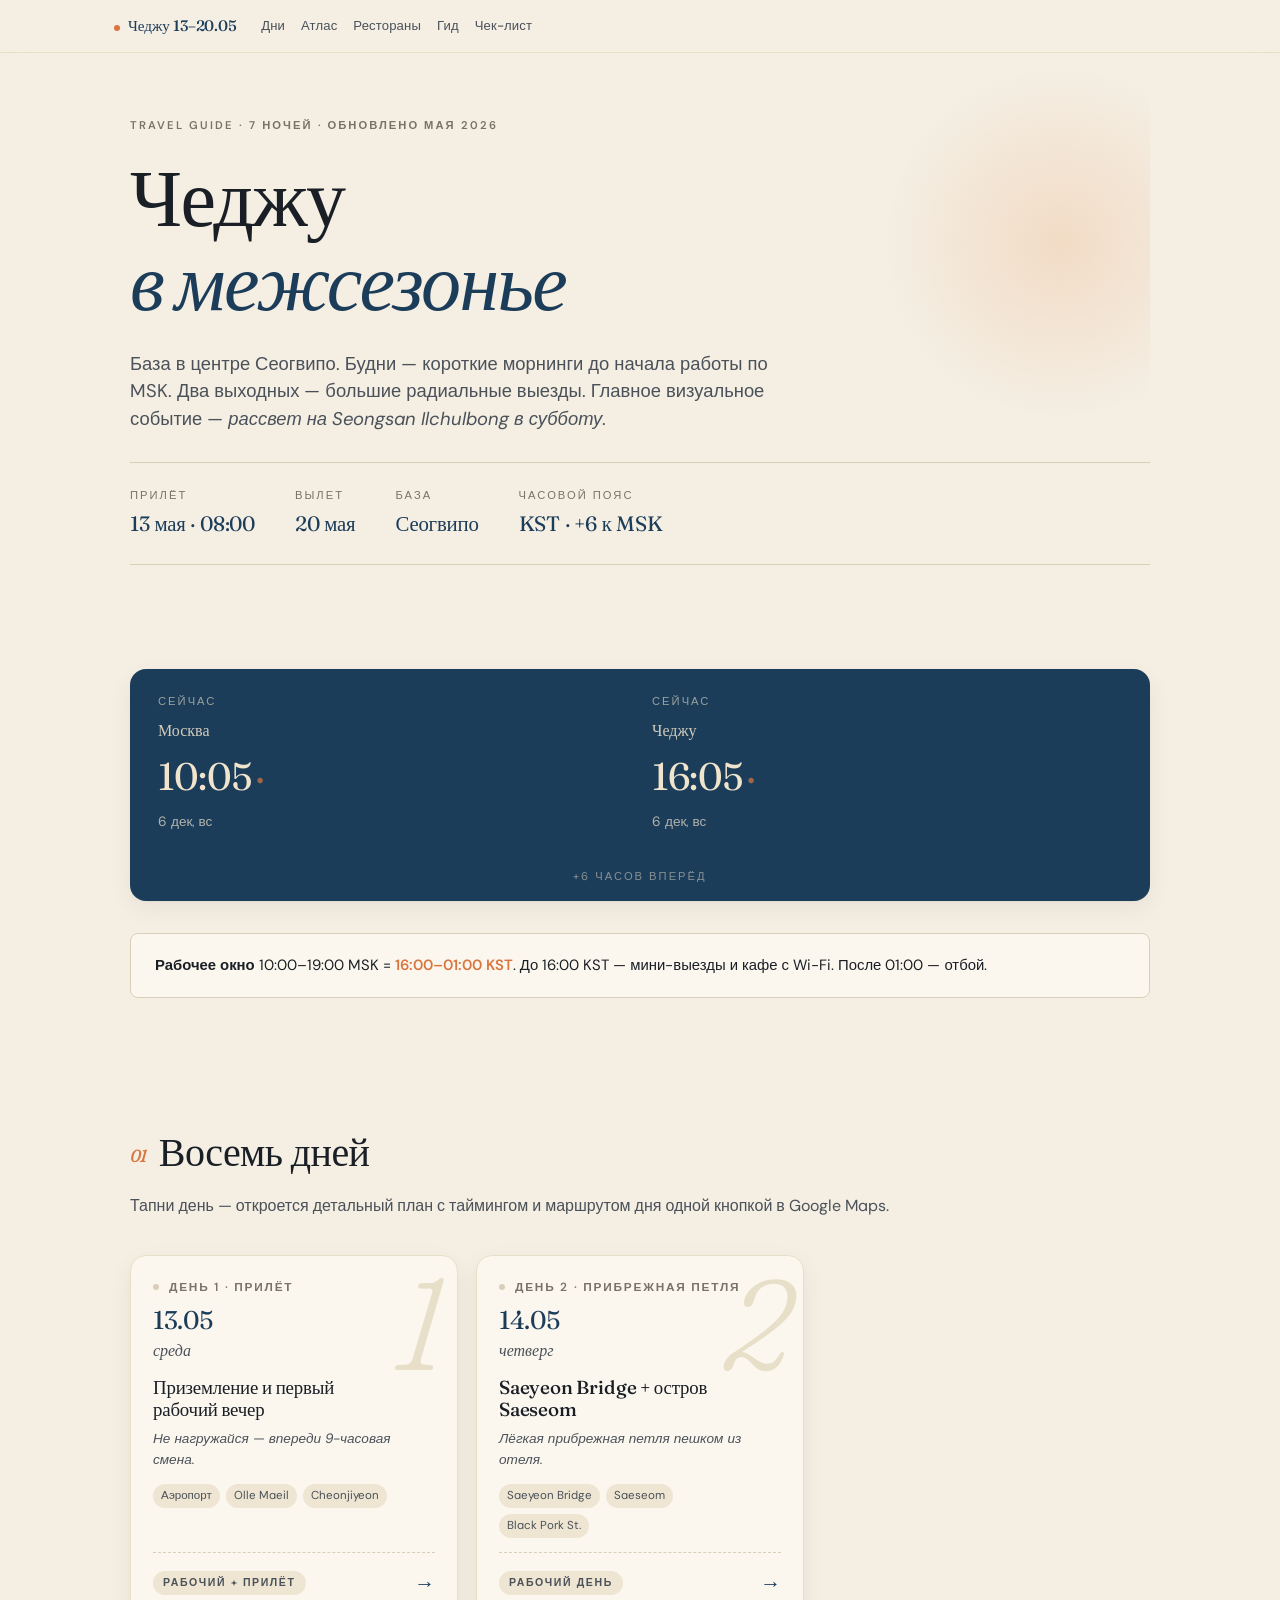
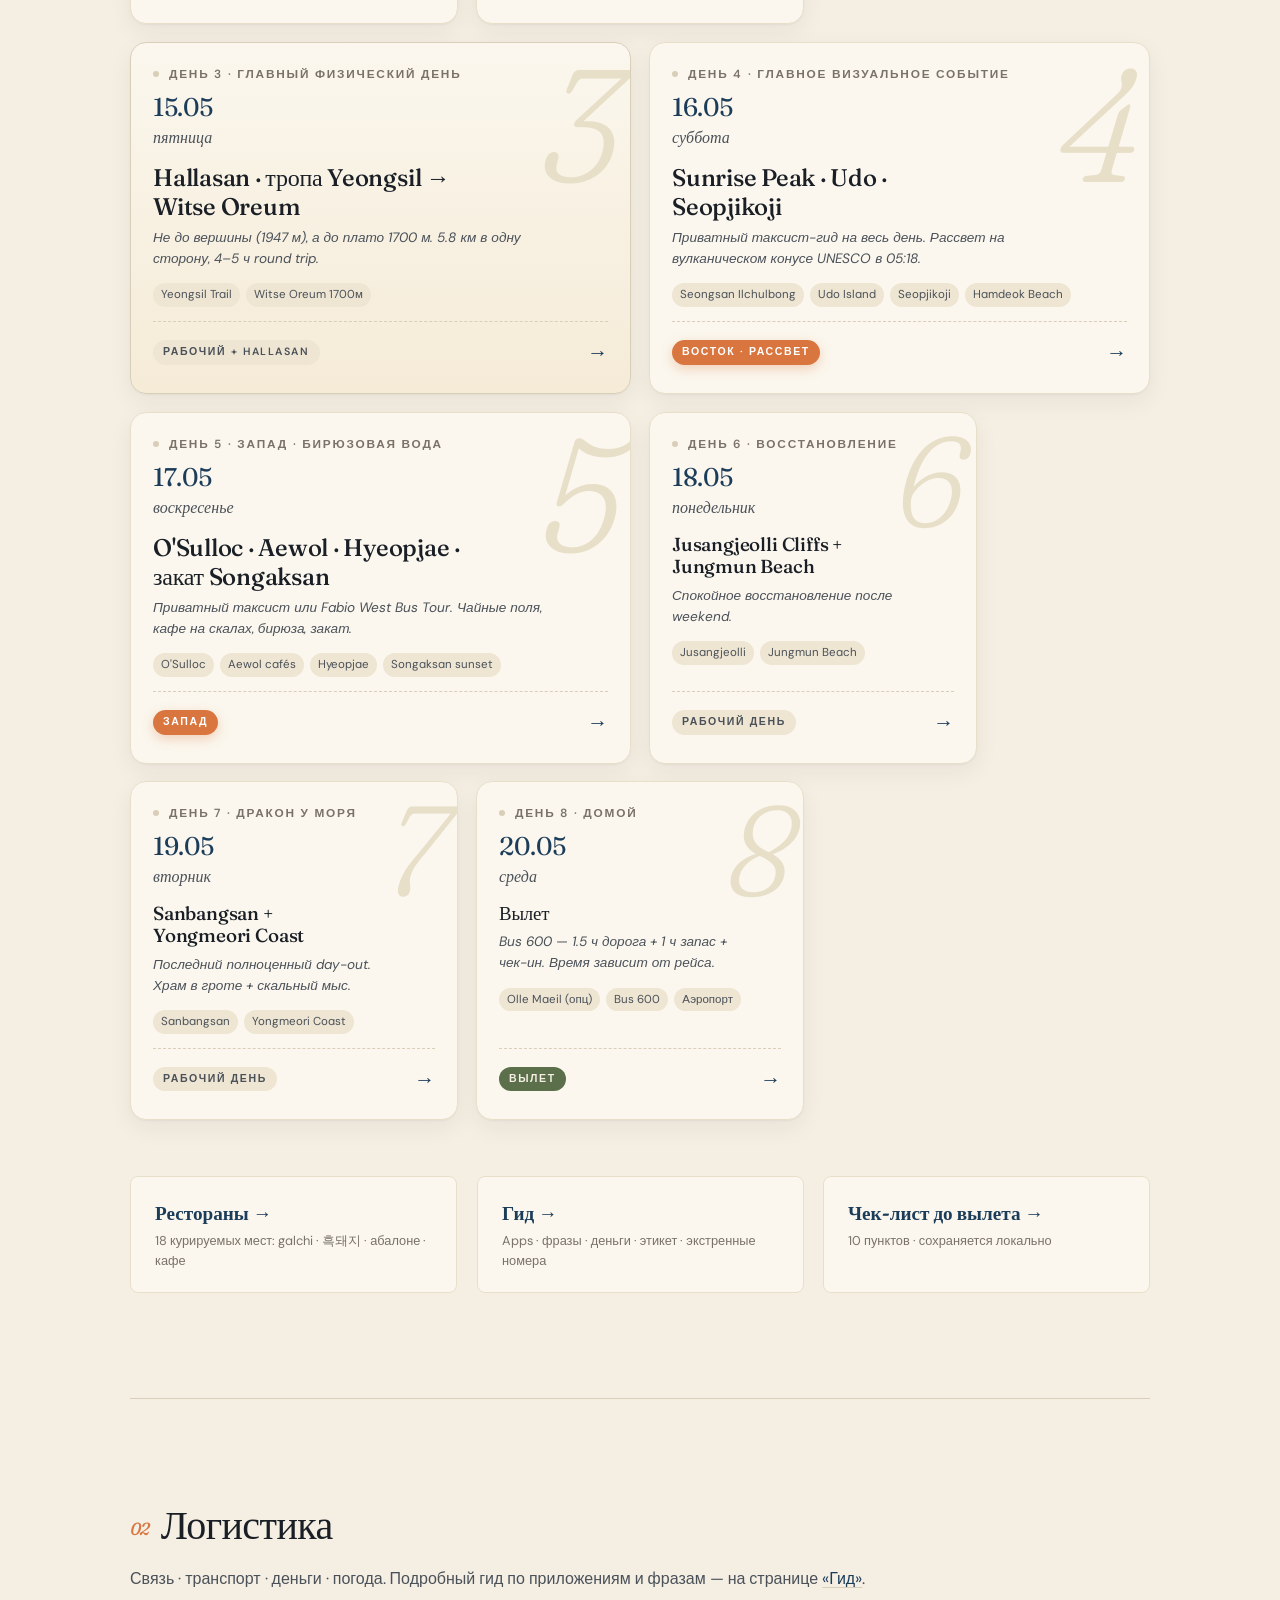
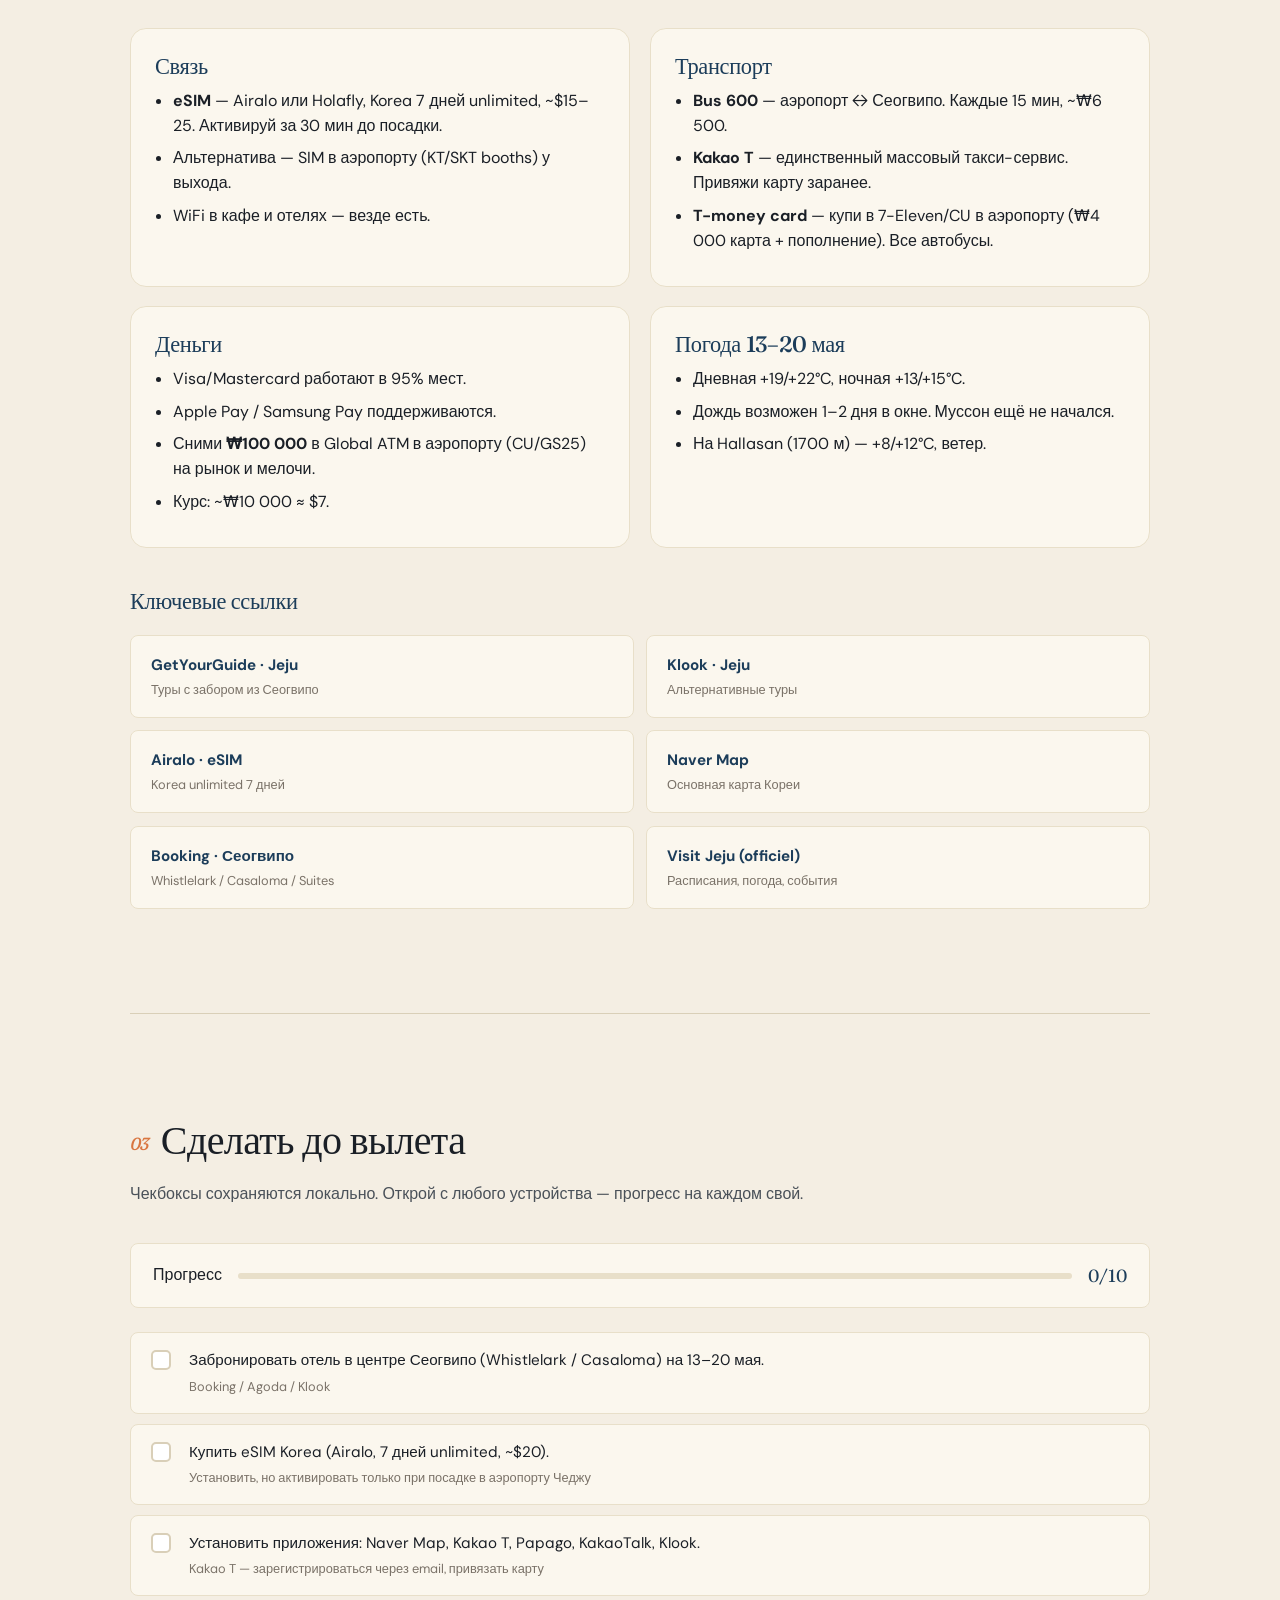
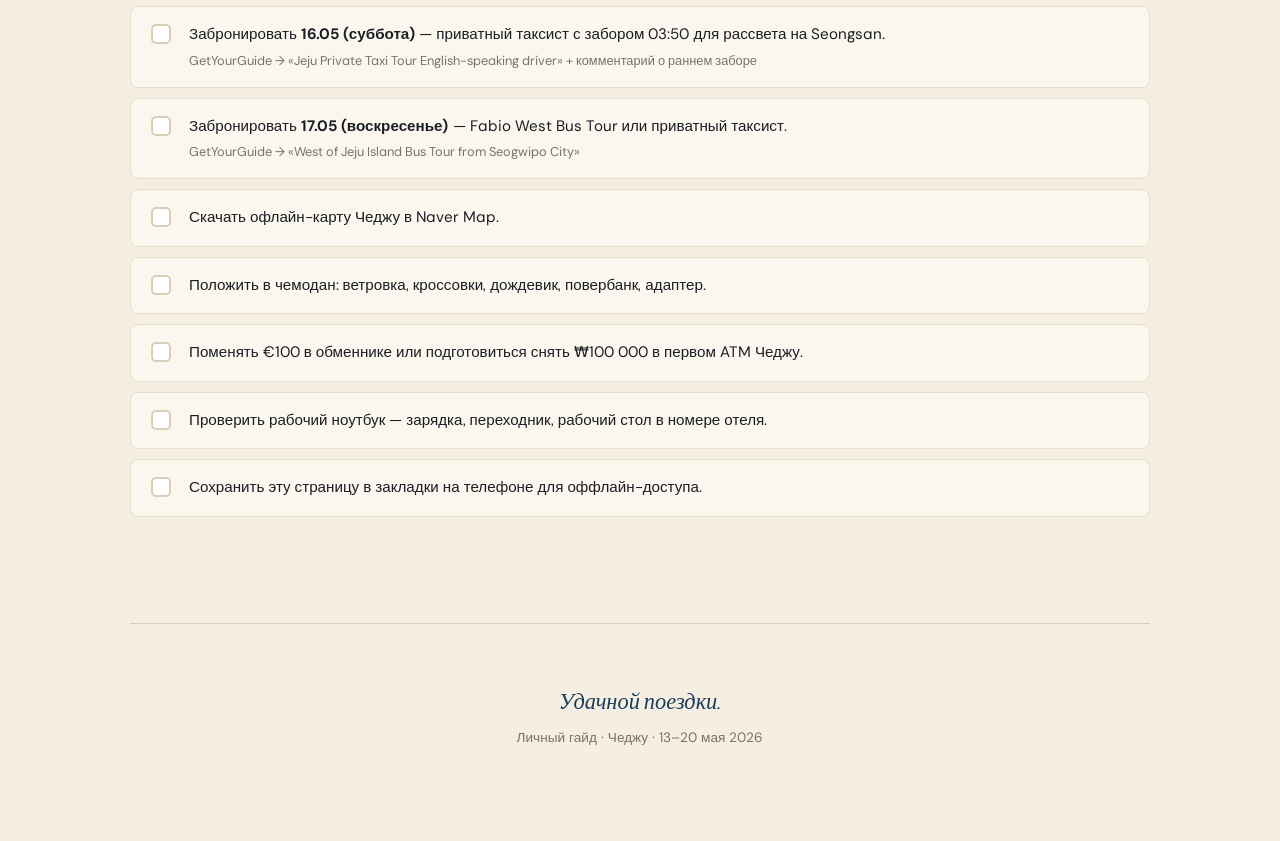
==== commit 85625686: "feat: editorial atlas page, Wikipedia images everywhere, remove hotel New atlas.html — strong typogr" ====
--- a/index.html
+++ b/index.html
@@ -15,14 +15,13 @@
 <div class="scroll-progress" aria-hidden="true"><div class="scroll-progress-bar" id="scroll-progress-bar"></div></div>
 
 <nav class="topnav">
-  <div class="topnav-inner">
+    <div class="topnav-inner">
     <a class="brand" href="index.html">Чеджу 13–20.05</a>
-    <a class="navlink" href="#days">Дни</a>
+    <a class="navlink" href="index.html">Дни</a>
+    <a class="navlink" href="atlas.html">Атлас</a>
     <a class="navlink" href="restaurants.html">Рестораны</a>
     <a class="navlink" href="guide.html">Гид</a>
-    <a class="navlink" href="#stay">Жильё</a>
-    <a class="navlink" href="#logistics">Логистика</a>
-    <a class="navlink" href="#checklist">Чек-лист</a>
+    <a class="navlink" href="index.html#checklist">Чек-лист</a>
   </div>
 </nav>
 
@@ -79,7 +78,7 @@
 
     <div class="days-grid">
 
-      <a class="day-tile" href="day-1.html" data-date="2026-05-13">
+      <a class="day-tile" href="day-1.html" data-date="2026-05-13" data-wiki="Cheonjiyeon_Falls">
         <span class="tile-num" aria-hidden="true">1</span>
         <span class="tile-eyebrow"><span class="dot"></span>День 1 · прилёт</span>
         <div class="tile-date">13.05</div>
@@ -97,7 +96,7 @@
         </div>
       </a>
 
-      <a class="day-tile" href="day-2.html" data-date="2026-05-14">
+      <a class="day-tile" href="day-2.html" data-date="2026-05-14" data-wiki="Saeyeon_Bridge">
         <span class="tile-num" aria-hidden="true">2</span>
         <span class="tile-eyebrow"><span class="dot"></span>День 2 · прибрежная петля</span>
         <div class="tile-date">14.05</div>
@@ -115,7 +114,7 @@
         </div>
       </a>
 
-      <a class="day-tile featured special" href="day-3.html" data-date="2026-05-15">
+      <a class="day-tile featured special" href="day-3.html" data-date="2026-05-15" data-wiki="Hallasan">
         <span class="tile-num" aria-hidden="true">3</span>
         <span class="tile-eyebrow"><span class="dot"></span>День 3 · главный физический день</span>
         <div class="tile-date">15.05</div>
@@ -132,7 +131,7 @@
         </div>
       </a>
 
-      <a class="day-tile featured" href="day-4.html" data-date="2026-05-16">
+      <a class="day-tile featured" href="day-4.html" data-date="2026-05-16" data-wiki="Seongsan_Ilchulbong">
         <span class="tile-num" aria-hidden="true">4</span>
         <span class="tile-eyebrow"><span class="dot"></span>День 4 · главное визуальное событие</span>
         <div class="tile-date">16.05</div>
@@ -151,7 +150,7 @@
         </div>
       </a>
 
-      <a class="day-tile featured" href="day-5.html" data-date="2026-05-17">
+      <a class="day-tile featured" href="day-5.html" data-date="2026-05-17" data-wiki="O'Sulloc_Tea_Museum">
         <span class="tile-num" aria-hidden="true">5</span>
         <span class="tile-eyebrow"><span class="dot"></span>День 5 · запад · бирюзовая вода</span>
         <div class="tile-date">17.05</div>
@@ -170,7 +169,7 @@
         </div>
       </a>
 
-      <a class="day-tile" href="day-6.html" data-date="2026-05-18">
+      <a class="day-tile" href="day-6.html" data-date="2026-05-18" data-wiki="Jusangjeolli_Cliff">
         <span class="tile-num" aria-hidden="true">6</span>
         <span class="tile-eyebrow"><span class="dot"></span>День 6 · восстановление</span>
         <div class="tile-date">18.05</div>
@@ -187,7 +186,7 @@
         </div>
       </a>
 
-      <a class="day-tile" href="day-7.html" data-date="2026-05-19">
+      <a class="day-tile" href="day-7.html" data-date="2026-05-19" data-wiki="Sanbangsan">
         <span class="tile-num" aria-hidden="true">7</span>
         <span class="tile-eyebrow"><span class="dot"></span>День 7 · дракон у моря</span>
         <div class="tile-date">19.05</div>
@@ -204,7 +203,7 @@
         </div>
       </a>
 
-      <a class="day-tile" href="day-8.html" data-date="2026-05-20">
+      <a class="day-tile" href="day-8.html" data-date="2026-05-20" data-wiki="Jeju_International_Airport">
         <span class="tile-num" aria-hidden="true">8</span>
         <span class="tile-eyebrow"><span class="dot"></span>День 8 · домой</span>
         <div class="tile-date">20.05</div>
@@ -245,40 +244,10 @@
 
   <hr class="divider">
 
-  <!-- ===================== STAY ===================== -->
-  <section id="stay">
-    <div class="section-head">
-      <h2><span class="num">02</span>Где жить</h2>
-      <p class="quiet">Только центр Сеогвипо. 5 мин пешком до Olle Maeil или Cheonjiyeon. Рабочий стол в номере обязателен.</p>
-    </div>
-
-    <div class="grid-2">
-      <div class="info-card">
-        <span class="pill tier">премиум</span>
-        <span class="pill">₩200–350k/ночь</span>
-        <h3>Whistlelark / The Suites</h3>
-        <p><strong>Hotel Whistlelark</strong> — современный, рабочий стол, центр, чистый дизайн.</p>
-        <p><strong>The Suites Hotel Jeju Seogwipo</strong> — крупный, тихие номера с видом, бизнес-уровень.</p>
-      </div>
-      <div class="info-card">
-        <span class="pill tier">средний</span>
-        <span class="pill">₩100–200k/ночь</span>
-        <h3>Casaloma / JG Hill</h3>
-        <p><strong>Casaloma Hotel</strong> — точка забора Fabio, центральнее некуда. Простой, но рабочий.</p>
-        <p><strong>JG Hill Hotel</strong> — рядом с Olle Maeil, чистый, нормальный Wi-Fi.</p>
-      </div>
-    </div>
-    <div class="day-note">
-      <strong>Не подходит:</strong> Jungmun Resort area (Parnas, JW Marriott, Lotte) — это в 15 км западнее Сеогвипо, без машины ты заперт. <strong>Jeju Bom Museum Stay</strong> — красиво, но на холме, не центр.
-    </div>
-  </section>
-
-  <hr class="divider">
-
   <!-- ===================== LOGISTICS ===================== -->
   <section id="logistics">
     <div class="section-head">
-      <h2><span class="num">03</span>Логистика</h2>
+      <h2><span class="num">02</span>Логистика</h2>
       <p class="quiet">Связь · транспорт · деньги · погода. Подробный гид по приложениям и фразам — на странице <a href="guide.html">«Гид»</a>.</p>
     </div>
 
@@ -355,7 +324,7 @@
   <!-- ===================== CHECKLIST ===================== -->
   <section id="checklist">
     <div class="section-head">
-      <h2><span class="num">04</span>Сделать до вылета</h2>
+      <h2><span class="num">03</span>Сделать до вылета</h2>
       <p class="quiet">Чекбоксы сохраняются локально. Открой с любого устройства — прогресс на каждом свой.</p>
     </div>
     <div class="check-progress">
--- a/style.css
+++ b/style.css
@@ -1165,6 +1165,375 @@
   .hero::before { animation: none; }
 }
 
+/* ============= IMAGE SLOTS (Wikipedia hydration) ============= */
+
+/* Day tile — top image strip */
+.day-tile .tile-thumb {
+  position: absolute;
+  top: 0; left: 0; right: 0;
+  height: 140px;
+  background-size: cover;
+  background-position: center;
+  border-radius: var(--radius-lg) var(--radius-lg) 0 0;
+  z-index: 0;
+  filter: saturate(0.92);
+  transition: filter 0.4s, transform 0.6s cubic-bezier(0.16, 1, 0.3, 1);
+}
+.day-tile .tile-thumb::after {
+  content: "";
+  position: absolute; inset: 0;
+  background: linear-gradient(180deg,
+    rgba(251, 247, 238, 0) 0%,
+    rgba(251, 247, 238, 0.4) 60%,
+    rgba(251, 247, 238, 0.95) 100%);
+}
+.day-tile:hover .tile-thumb { filter: saturate(1.05); transform: scale(1.02); }
+.day-tile.has-thumb { padding-top: 132px; }
+.day-tile.has-thumb .tile-num {
+  top: 96px;
+  color: var(--bg-card);
+  text-shadow: 0 2px 24px rgba(28, 61, 90, 0.45);
+  mix-blend-mode: normal;
+  font-size: clamp(3.5rem, 9vw, 6rem);
+}
+.day-tile.featured.has-thumb .tile-num { font-size: clamp(4.5rem, 11vw, 7.5rem); }
+.day-tile.has-thumb:hover .tile-num { color: var(--bg-card); }
+
+/* Restaurant card — top image strip */
+.rest-card .rest-thumb {
+  height: 160px;
+  margin: -22px -22px 18px;
+  background-size: cover;
+  background-position: center;
+  border-radius: var(--radius-lg) var(--radius-lg) 0 0;
+  position: relative;
+  filter: saturate(0.92);
+  transition: filter 0.4s, transform 0.6s cubic-bezier(0.16, 1, 0.3, 1);
+}
+.rest-card .rest-thumb::after {
+  content: "";
+  position: absolute; inset: 0;
+  background: linear-gradient(180deg, transparent 40%, rgba(251, 247, 238, 0.15) 100%);
+  border-radius: var(--radius-lg) var(--radius-lg) 0 0;
+}
+.rest-card:hover .rest-thumb { filter: saturate(1.05); transform: scale(1.015); }
+
+/* Timeline stop thumbnail — small image accent */
+.t-thumb {
+  display: block;
+  margin-top: 10px;
+  border-radius: var(--radius);
+  overflow: hidden;
+  max-width: 320px;
+  aspect-ratio: 16 / 10;
+  transition: transform 0.3s cubic-bezier(0.16, 1, 0.3, 1), box-shadow 0.3s;
+  box-shadow: 0 1px 2px rgba(26, 31, 38, 0.05), 0 4px 12px rgba(26, 31, 38, 0.06);
+}
+.t-thumb img {
+  display: block;
+  width: 100%; height: 100%;
+  object-fit: cover;
+  filter: saturate(0.95);
+  transition: transform 0.6s cubic-bezier(0.16, 1, 0.3, 1), filter 0.4s;
+}
+.t-thumb:hover { transform: translateY(-2px); box-shadow: 0 2px 4px rgba(26, 31, 38, 0.06), 0 10px 24px rgba(26, 31, 38, 0.10); }
+.t-thumb:hover img { transform: scale(1.04); filter: saturate(1.05); }
+
+/* ============= ATLAS PAGE ============= */
+.atlas-hero {
+  padding: 80px 0 56px;
+  position: relative;
+  overflow: hidden;
+}
+.atlas-hero::before {
+  content: "";
+  position: absolute;
+  inset: 0;
+  background:
+    radial-gradient(circle at 80% 10%, var(--tangerine-soft) 0%, transparent 45%),
+    radial-gradient(circle at 10% 70%, rgba(28, 61, 90, 0.06) 0%, transparent 50%);
+  opacity: 0.7;
+  pointer-events: none;
+  z-index: 0;
+}
+.atlas-hero > * { position: relative; z-index: 1; }
+.atlas-hero .eyebrow { margin-bottom: 20px; }
+.atlas-hero h1 {
+  font-family: 'Fraunces', serif;
+  font-variation-settings: 'opsz' 144, 'SOFT' 0, 'WONK' 0;
+  font-size: clamp(4rem, 18vw, 14rem);
+  line-height: 0.85;
+  letter-spacing: -0.04em;
+  font-weight: 400;
+  margin: 0;
+  color: var(--volcano);
+}
+.atlas-hero h1 .it {
+  font-style: italic;
+  font-variation-settings: 'opsz' 144, 'SOFT' 100, 'WONK' 1;
+  font-weight: 300;
+  color: var(--tangerine);
+  display: block;
+}
+.atlas-hero .lede {
+  font-family: 'Fraunces', serif;
+  font-size: clamp(1.2rem, 2.2vw, 1.6rem);
+  line-height: 1.35;
+  color: var(--ink-soft);
+  max-width: 720px;
+  margin: 40px 0 0;
+  font-weight: 300;
+}
+.atlas-hero .lede strong { color: var(--ink); font-weight: 500; }
+.atlas-hero .meta-row {
+  display: flex; flex-wrap: wrap; gap: 28px 56px;
+  margin: 56px 0 0;
+  padding: 24px 0;
+  border-top: 1px solid var(--rule);
+  border-bottom: 1px solid var(--rule);
+}
+.atlas-hero .meta-row dt {
+  font-size: 0.7rem; letter-spacing: 0.2em; text-transform: uppercase;
+  color: var(--ink-faint); margin-bottom: 6px; font-weight: 600;
+}
+.atlas-hero .meta-row dd {
+  margin: 0; font-family: 'Fraunces', serif; font-size: 1.4rem;
+  color: var(--volcano); letter-spacing: -0.01em;
+}
+
+.atlas-chapter {
+  padding: 80px 0 24px;
+  position: relative;
+}
+.atlas-chapter-head {
+  display: grid;
+  grid-template-columns: 1fr auto;
+  align-items: end;
+  gap: 24px;
+  margin-bottom: 56px;
+  padding-bottom: 16px;
+  border-bottom: 1px solid var(--ink);
+}
+.atlas-chapter-head h2 {
+  font-family: 'Fraunces', serif;
+  font-variation-settings: 'opsz' 144, 'SOFT' 0;
+  font-size: clamp(2.2rem, 5vw, 3.5rem);
+  letter-spacing: -0.025em;
+  line-height: 1;
+  margin: 0;
+  color: var(--ink);
+  font-weight: 400;
+}
+.atlas-chapter-head h2 em {
+  font-style: italic;
+  font-variation-settings: 'opsz' 144, 'SOFT' 100, 'WONK' 1;
+  font-weight: 300;
+  color: var(--tangerine);
+}
+.atlas-chapter-head .label {
+  font-size: 0.74rem;
+  letter-spacing: 0.2em; text-transform: uppercase;
+  color: var(--ink-faint);
+  font-weight: 600;
+}
+
+.atlas-spread {
+  display: grid;
+  grid-template-columns: 1fr;
+  gap: 24px;
+  padding: 48px 0;
+  border-bottom: 1px solid var(--rule-soft);
+  position: relative;
+}
+@media (min-width: 900px) {
+  .atlas-spread {
+    grid-template-columns: 1.05fr 0.95fr;
+    gap: 56px;
+    align-items: start;
+  }
+  .atlas-spread.flip { grid-template-columns: 0.95fr 1.05fr; }
+  .atlas-spread.flip .atlas-text { order: 2; }
+  .atlas-spread.flip .atlas-img { order: 1; }
+}
+
+.atlas-spread .atlas-num {
+  font-family: 'Fraunces', serif;
+  font-style: italic;
+  font-variation-settings: 'opsz' 144, 'SOFT' 100, 'WONK' 1;
+  font-size: clamp(3rem, 8vw, 5rem);
+  font-weight: 300;
+  line-height: 0.9;
+  color: var(--tangerine);
+  letter-spacing: -0.04em;
+  margin-bottom: 8px;
+}
+.atlas-spread .atlas-kr {
+  font-family: 'Fraunces', serif;
+  font-size: 1.05rem;
+  color: var(--ink-faint);
+  letter-spacing: 0.04em;
+  margin-bottom: 8px;
+}
+.atlas-spread h3 {
+  font-family: 'Fraunces', serif;
+  font-variation-settings: 'opsz' 144, 'SOFT' 0;
+  font-size: clamp(2rem, 5vw, 3.2rem);
+  font-weight: 400;
+  line-height: 1;
+  letter-spacing: -0.025em;
+  margin: 0 0 12px;
+  color: var(--ink);
+}
+.atlas-spread h3 .it {
+  font-style: italic;
+  font-variation-settings: 'opsz' 144, 'SOFT' 100, 'WONK' 1;
+  font-weight: 300;
+  color: var(--volcano);
+}
+.atlas-spread .atlas-kicker {
+  font-family: 'Fraunces', serif;
+  font-style: italic;
+  font-variation-settings: 'opsz' 144, 'SOFT' 100, 'WONK' 1;
+  font-size: 1.25rem;
+  color: var(--ink-soft);
+  font-weight: 300;
+  line-height: 1.3;
+  margin: 0 0 24px;
+  padding-left: 16px;
+  border-left: 2px solid var(--tangerine);
+}
+.atlas-spread .atlas-body p {
+  font-size: 1.02rem;
+  line-height: 1.65;
+  color: var(--ink);
+  margin: 0 0 16px;
+}
+.atlas-spread .atlas-body p:first-of-type::first-letter {
+  font-family: 'Fraunces', serif;
+  font-size: 4.2rem;
+  font-weight: 400;
+  float: left;
+  line-height: 0.85;
+  padding: 4px 12px 0 0;
+  color: var(--tangerine);
+  font-variation-settings: 'opsz' 144, 'SOFT' 0;
+}
+.atlas-spread .atlas-pull {
+  margin: 24px 0;
+  padding: 22px 24px;
+  background: linear-gradient(135deg, var(--bg-card) 0%, var(--bg-card-alt) 100%);
+  border-left: 4px solid var(--berry);
+  border-radius: var(--radius);
+  font-family: 'Fraunces', serif;
+  font-style: italic;
+  font-variation-settings: 'opsz' 144, 'SOFT' 100, 'WONK' 1;
+  font-weight: 300;
+  font-size: 1.35rem;
+  line-height: 1.3;
+  color: var(--volcano);
+}
+.atlas-spread .atlas-pull::before {
+  content: "❝";
+  display: block;
+  font-size: 2rem;
+  line-height: 1;
+  margin-bottom: 4px;
+  color: var(--berry);
+}
+.atlas-spread .atlas-tags {
+  display: flex; flex-wrap: wrap; gap: 8px;
+  margin: 20px 0 0;
+}
+.atlas-spread .atlas-tags .tag {
+  font-size: 0.74rem;
+  letter-spacing: 0.12em;
+  text-transform: uppercase;
+  padding: 5px 12px;
+  border-radius: 100px;
+  font-weight: 600;
+  background: var(--bg-card-alt);
+  color: var(--ink-soft);
+  border: 1px solid var(--rule-soft);
+}
+.atlas-spread .atlas-tags .tag.day {
+  background: var(--volcano);
+  color: var(--bg-card);
+  border-color: var(--volcano);
+}
+.atlas-spread .atlas-tags .tag.day::before { content: "→ "; }
+.atlas-spread .atlas-tags a.tag.day { text-decoration: none; }
+
+.atlas-spread .atlas-img {
+  position: relative;
+  aspect-ratio: 4 / 5;
+  background: var(--bg-card-alt);
+  border-radius: var(--radius);
+  overflow: hidden;
+  display: flex; align-items: center; justify-content: center;
+  box-shadow: 0 1px 2px rgba(26, 31, 38, 0.05), 0 12px 30px rgba(26, 31, 38, 0.10);
+}
+.atlas-spread .atlas-img img {
+  width: 100%; height: 100%;
+  object-fit: cover;
+  display: block;
+  filter: saturate(0.96);
+  transition: transform 0.8s cubic-bezier(0.16, 1, 0.3, 1), filter 0.4s;
+}
+.atlas-spread .atlas-img:hover img {
+  transform: scale(1.03);
+  filter: saturate(1.05);
+}
+.atlas-spread .atlas-img.thumb-missing::after {
+  content: "image";
+  font-family: 'Fraunces', serif;
+  font-style: italic;
+  font-variation-settings: 'opsz' 144, 'SOFT' 100, 'WONK' 1;
+  font-size: 1.5rem;
+  color: var(--ink-faint);
+  position: absolute;
+}
+@media (min-width: 900px) {
+  .atlas-spread .atlas-img { aspect-ratio: 3 / 4; }
+}
+
+.atlas-spread .atlas-img-cap {
+  position: absolute;
+  bottom: 12px; left: 12px; right: 12px;
+  padding: 8px 12px;
+  background: rgba(28, 61, 90, 0.88);
+  backdrop-filter: blur(8px);
+  color: var(--bg-card);
+  font-size: 0.74rem;
+  letter-spacing: 0.08em;
+  border-radius: 4px;
+  font-weight: 500;
+}
+
+/* Atlas — big finale quote */
+.atlas-finale {
+  padding: 80px 0 40px;
+  text-align: center;
+}
+.atlas-finale .quote {
+  font-family: 'Fraunces', serif;
+  font-style: italic;
+  font-variation-settings: 'opsz' 144, 'SOFT' 100, 'WONK' 1;
+  font-size: clamp(2rem, 6vw, 4rem);
+  font-weight: 300;
+  line-height: 1.1;
+  letter-spacing: -0.02em;
+  color: var(--volcano);
+  max-width: 800px;
+  margin: 0 auto;
+}
+.atlas-finale .sig {
+  margin-top: 32px;
+  font-size: 0.78rem;
+  letter-spacing: 0.2em;
+  text-transform: uppercase;
+  color: var(--ink-faint);
+}
+
 /* PRINT */
 @media print {
   .topnav, .map-btn, .day-route, .scroll-progress, .day-num, .day-prev-next, .day-back, .rest-filter { display: none !important; }
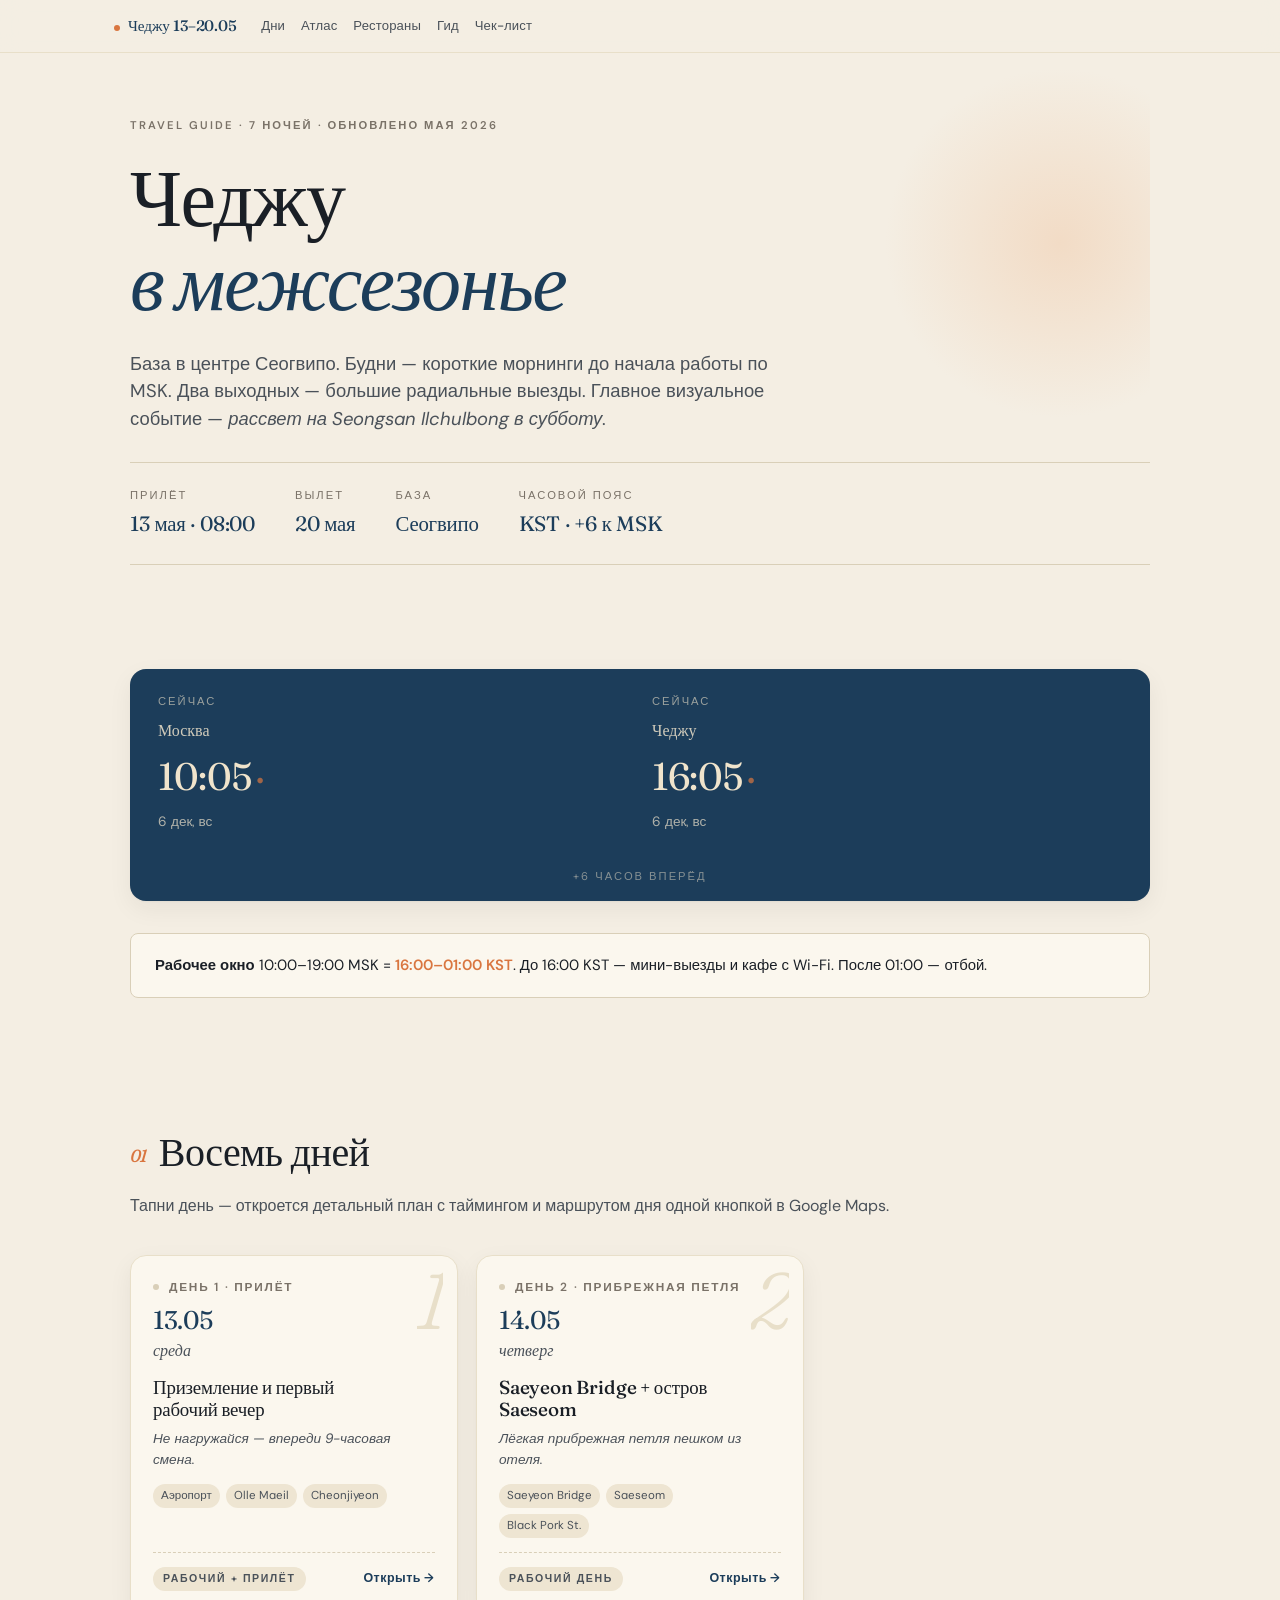
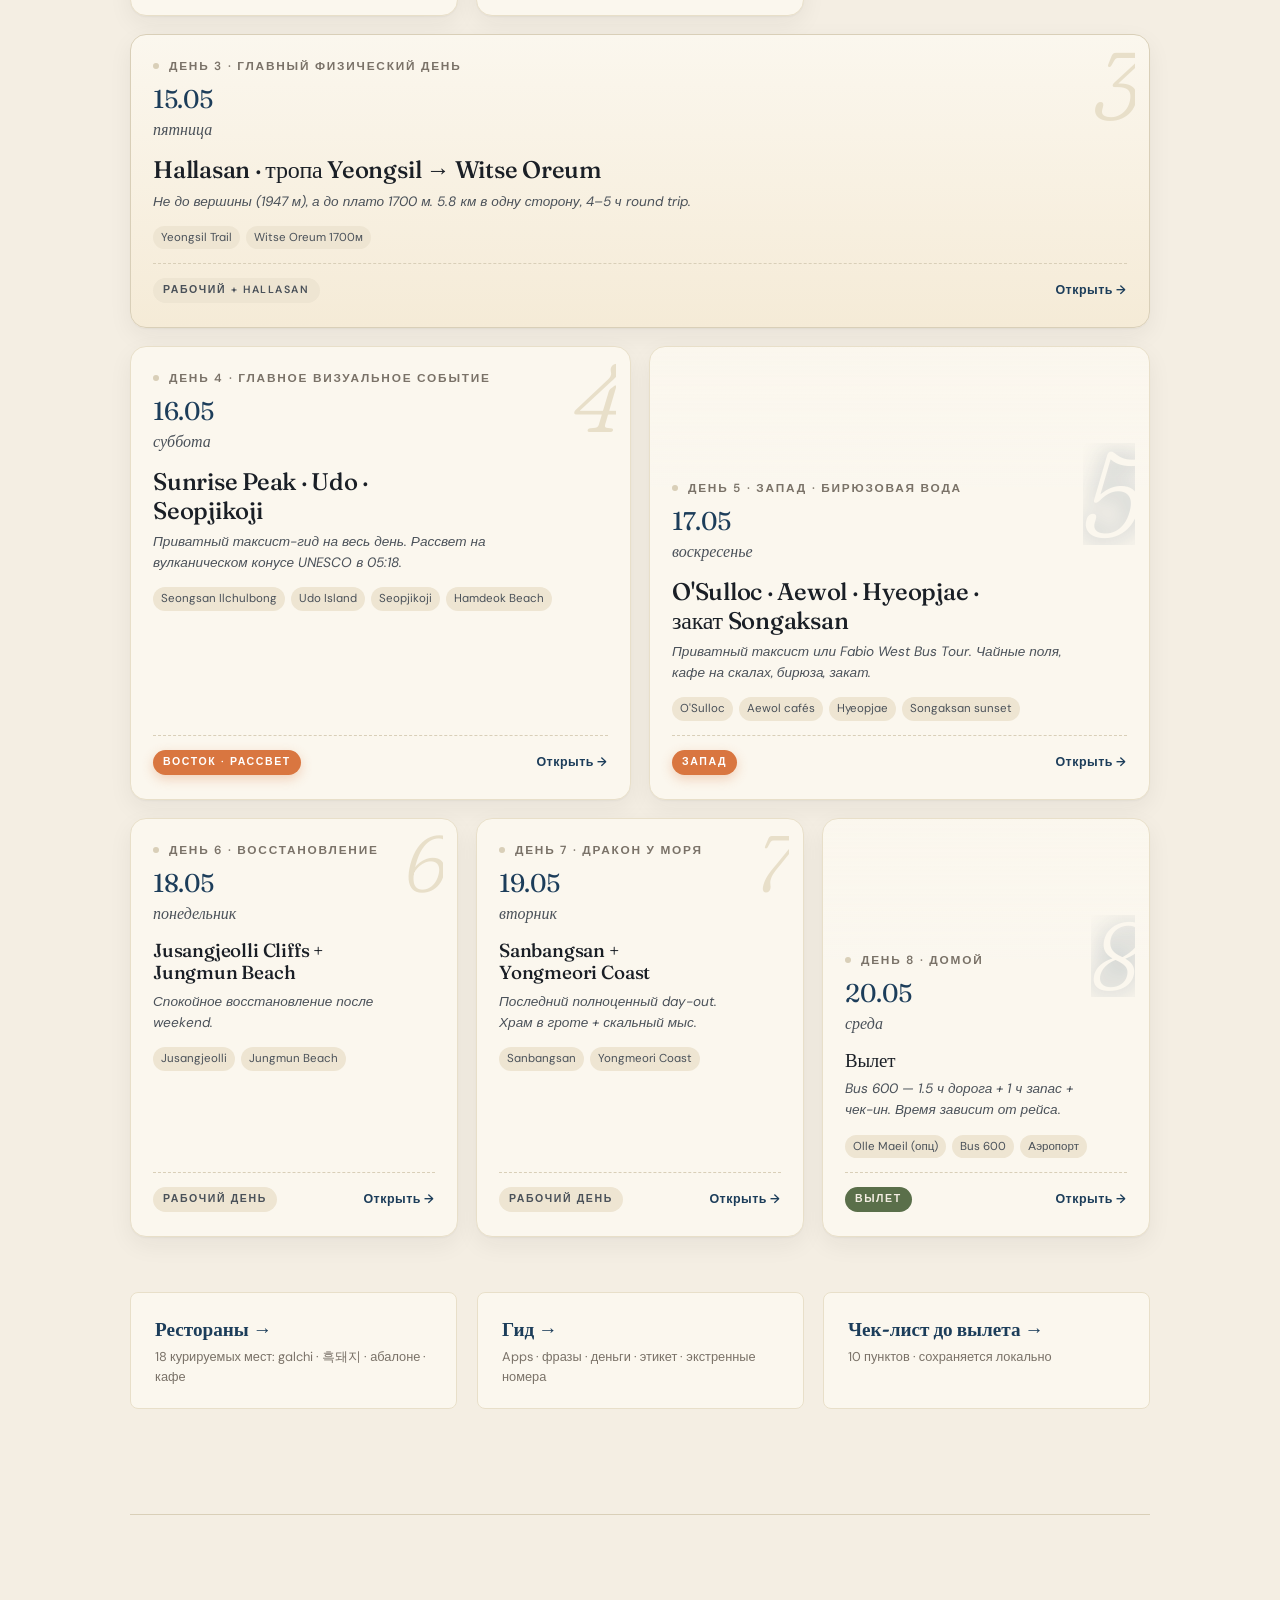
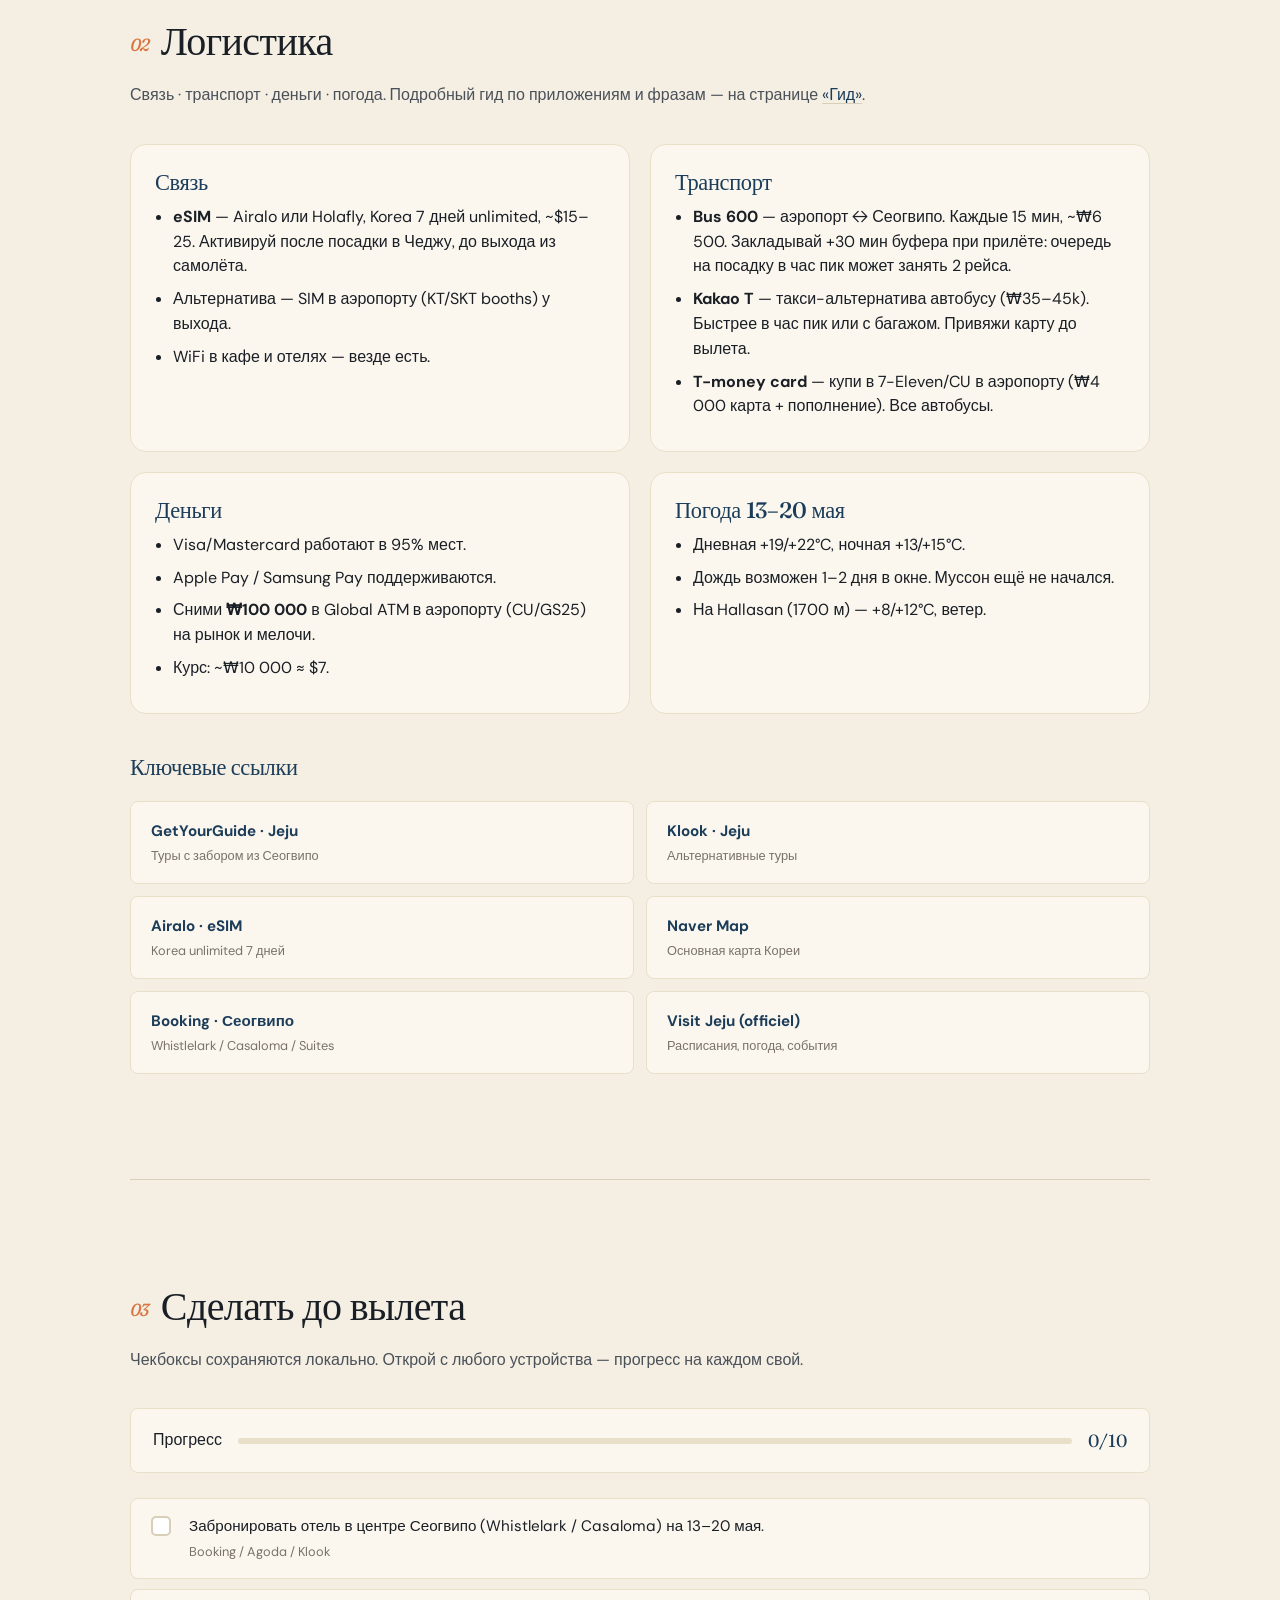
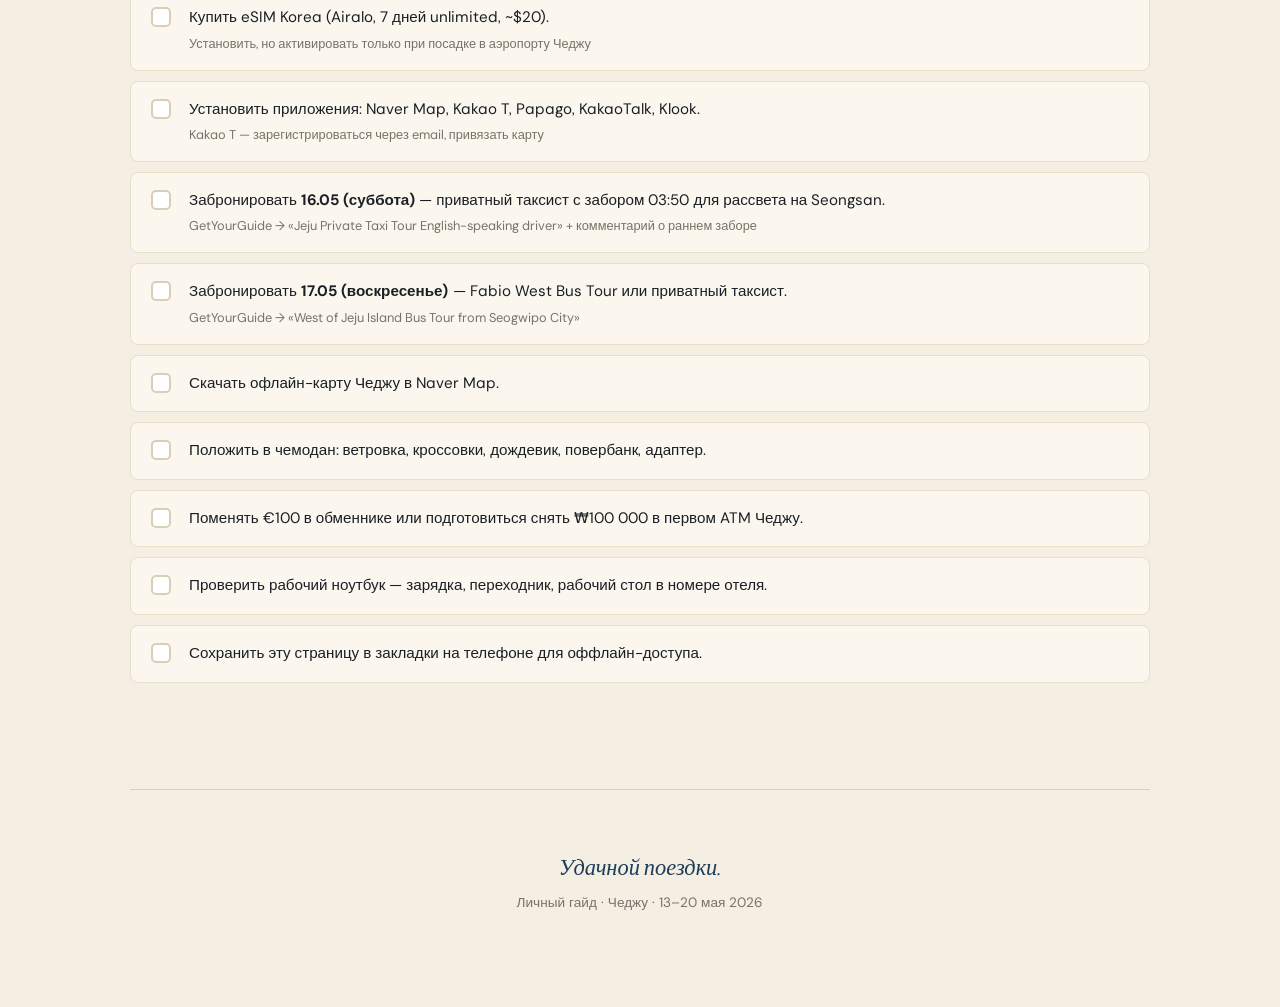
==== commit 2c9b7cec: "fix: all 20 critical design + travel content issues Design fixes: - O'Sulloc tile: override Wikipedi" ====
--- a/index.html
+++ b/index.html
@@ -92,7 +92,7 @@
         </div>
         <div class="tile-foot">
           <span class="tile-tag tag-work">рабочий + прилёт</span>
-          <span class="tile-arrow">→</span>
+          <span class="tile-arrow">Открыть →</span>
         </div>
       </a>
 
@@ -110,7 +110,7 @@
         </div>
         <div class="tile-foot">
           <span class="tile-tag tag-work">рабочий день</span>
-          <span class="tile-arrow">→</span>
+          <span class="tile-arrow">Открыть →</span>
         </div>
       </a>
 
@@ -127,11 +127,11 @@
         </div>
         <div class="tile-foot">
           <span class="tile-tag tag-work">рабочий + Hallasan</span>
-          <span class="tile-arrow">→</span>
-        </div>
-      </a>
-
-      <a class="day-tile featured" href="day-4.html" data-date="2026-05-16" data-wiki="Seongsan_Ilchulbong">
+          <span class="tile-arrow">Открыть →</span>
+        </div>
+      </a>
+
+      <a class="day-tile featured-half" href="day-4.html" data-date="2026-05-16" data-wiki="Seongsan_Ilchulbong">
         <span class="tile-num" aria-hidden="true">4</span>
         <span class="tile-eyebrow"><span class="dot"></span>День 4 · главное визуальное событие</span>
         <div class="tile-date">16.05</div>
@@ -146,11 +146,11 @@
         </div>
         <div class="tile-foot">
           <span class="tile-tag tag-free">восток · рассвет</span>
-          <span class="tile-arrow">→</span>
-        </div>
-      </a>
-
-      <a class="day-tile featured" href="day-5.html" data-date="2026-05-17" data-wiki="O'Sulloc_Tea_Museum">
+          <span class="tile-arrow">Открыть →</span>
+        </div>
+      </a>
+
+      <a class="day-tile featured-half" href="day-5.html" data-date="2026-05-17" data-wiki="O'Sulloc_Tea_Museum">
         <span class="tile-num" aria-hidden="true">5</span>
         <span class="tile-eyebrow"><span class="dot"></span>День 5 · запад · бирюзовая вода</span>
         <div class="tile-date">17.05</div>
@@ -165,7 +165,7 @@
         </div>
         <div class="tile-foot">
           <span class="tile-tag tag-free">запад</span>
-          <span class="tile-arrow">→</span>
+          <span class="tile-arrow">Открыть →</span>
         </div>
       </a>
 
@@ -182,7 +182,7 @@
         </div>
         <div class="tile-foot">
           <span class="tile-tag tag-work">рабочий день</span>
-          <span class="tile-arrow">→</span>
+          <span class="tile-arrow">Открыть →</span>
         </div>
       </a>
 
@@ -199,7 +199,7 @@
         </div>
         <div class="tile-foot">
           <span class="tile-tag tag-work">рабочий день</span>
-          <span class="tile-arrow">→</span>
+          <span class="tile-arrow">Открыть →</span>
         </div>
       </a>
 
@@ -217,7 +217,7 @@
         </div>
         <div class="tile-foot">
           <span class="tile-tag tag-travel">вылет</span>
-          <span class="tile-arrow">→</span>
+          <span class="tile-arrow">Открыть →</span>
         </div>
       </a>
 
@@ -255,7 +255,7 @@
       <div class="info-card">
         <h3>Связь</h3>
         <ul>
-          <li><strong>eSIM</strong> — Airalo или Holafly, Korea 7 дней unlimited, ~$15–25. Активируй за 30 мин до посадки.</li>
+          <li><strong>eSIM</strong> — Airalo или Holafly, Korea 7 дней unlimited, ~$15–25. Активируй после посадки в Чеджу, до выхода из самолёта.</li>
           <li>Альтернатива — SIM в аэропорту (KT/SKT booths) у выхода.</li>
           <li>WiFi в кафе и отелях — везде есть.</li>
         </ul>
@@ -264,8 +264,8 @@
       <div class="info-card">
         <h3>Транспорт</h3>
         <ul>
-          <li><strong>Bus 600</strong> — аэропорт ↔ Сеогвипо. Каждые 15 мин, ~₩6 500.</li>
-          <li><strong>Kakao T</strong> — единственный массовый такси-сервис. Привяжи карту заранее.</li>
+          <li><strong>Bus 600</strong> — аэропорт ↔ Сеогвипо. Каждые 15 мин, ~₩6 500. Закладывай +30 мин буфера при прилёте: очередь на посадку в час пик может занять 2 рейса.</li>
+          <li><strong>Kakao T</strong> — такси-альтернатива автобусу (₩35–45k). Быстрее в час пик или с багажом. Привяжи карту до вылета.</li>
           <li><strong>T-money card</strong> — купи в 7-Eleven/CU в аэропорту (₩4 000 карта + пополнение). Все автобусы.</li>
         </ul>
       </div>
--- a/style.css
+++ b/style.css
@@ -259,11 +259,13 @@
   }
   .day-tile { grid-column: span 3; }
   .day-tile.featured { grid-column: span 6; }
+  .day-tile.featured-half { grid-column: span 3; }
 }
 @media (min-width: 1024px) {
   .days-grid { grid-template-columns: repeat(6, 1fr); }
   .day-tile { grid-column: span 2; }
-  .day-tile.featured { grid-column: span 3; }
+  .day-tile.featured { grid-column: span 6; }
+  .day-tile.featured-half { grid-column: span 3; }
 }
 
 .day-tile {
@@ -303,24 +305,28 @@
 
 .day-tile .tile-num {
   position: absolute;
-  top: 14px; right: 18px;
+  top: 10px; right: 14px;
   font-family: 'Fraunces', serif;
   font-style: italic;
   font-variation-settings: 'opsz' 144, 'SOFT' 100, 'WONK' 1;
   font-weight: 300;
-  font-size: clamp(4.5rem, 12vw, 8rem);
+  /* Capped at 5rem so the number doesn't overflow into tile content */
+  font-size: clamp(3.2rem, 8vw, 5rem);
   line-height: 0.85;
   color: var(--rule-soft);
   transition: color 0.3s, transform 0.4s cubic-bezier(0.16, 1, 0.3, 1);
   letter-spacing: -0.04em;
   pointer-events: none;
   user-select: none;
+  overflow: hidden;
+  max-width: 4ch;
 }
 .day-tile:hover .tile-num {
   color: var(--tangerine-soft);
   transform: scale(1.04) rotate(-3deg);
 }
-.day-tile.featured .tile-num { font-size: clamp(6rem, 14vw, 10rem); }
+.day-tile.featured .tile-num,
+.day-tile.featured-half .tile-num { font-size: clamp(3.5rem, 9vw, 6rem); }
 .day-tile.today .tile-num { color: var(--tangerine); }
 
 .day-tile .tile-eyebrow {
@@ -364,7 +370,8 @@
   margin-bottom: 6px;
   max-width: 78%;
 }
-.day-tile.featured .tile-title { font-size: 1.5rem; max-width: 70%; }
+.day-tile.featured .tile-title,
+.day-tile.featured-half .tile-title { font-size: 1.5rem; max-width: 70%; }
 .day-tile .tile-sub {
   position: relative; z-index: 1;
   font-size: 0.85rem; color: var(--ink-soft);
@@ -388,15 +395,20 @@
   font-weight: 600;
 }
 .day-tile .tile-arrow {
-  font-family: 'Fraunces', serif;
-  font-size: 1.3rem;
+  font-family: 'DM Sans', sans-serif;
+  font-size: 0.78rem;
+  font-weight: 600;
+  letter-spacing: 0.04em;
   color: var(--volcano);
-  transition: transform 0.3s cubic-bezier(0.16, 1, 0.3, 1);
-}
-.day-tile:hover .tile-arrow { transform: translateX(6px); }
+  white-space: nowrap;
+  transition: transform 0.3s cubic-bezier(0.16, 1, 0.3, 1), color 0.2s;
+}
+.day-tile:hover .tile-arrow { transform: translateX(5px); color: var(--tangerine); }
 .day-tile.today {
-  background: linear-gradient(180deg, #FBF7EE 0%, #FFF5E6 100%);
+  background: linear-gradient(160deg, #FFFAF2 0%, #FFF0D6 100%);
   border-color: var(--tangerine);
+  border-width: 2px;
+  box-shadow: 0 0 0 4px rgba(217, 118, 64, 0.10), var(--shadow-lg);
 }
 .day-tile.special {
   background: linear-gradient(180deg, #FBF7EE 0%, #F5EBD7 100%);
@@ -1196,7 +1208,8 @@
   mix-blend-mode: normal;
   font-size: clamp(3.5rem, 9vw, 6rem);
 }
-.day-tile.featured.has-thumb .tile-num { font-size: clamp(4.5rem, 11vw, 7.5rem); }
+.day-tile.featured.has-thumb .tile-num,
+.day-tile.featured-half.has-thumb .tile-num { font-size: clamp(4.5rem, 11vw, 7.5rem); }
 .day-tile.has-thumb:hover .tile-num { color: var(--bg-card); }
 
 /* Restaurant card — top image strip */
@@ -1483,14 +1496,19 @@
   transform: scale(1.03);
   filter: saturate(1.05);
 }
+.atlas-spread .atlas-img.thumb-missing {
+  background: linear-gradient(135deg, var(--bg-card-alt) 0%, var(--rule-soft) 60%, var(--bg-card) 100%);
+}
 .atlas-spread .atlas-img.thumb-missing::after {
-  content: "image";
-  font-family: 'Fraunces', serif;
-  font-style: italic;
-  font-variation-settings: 'opsz' 144, 'SOFT' 100, 'WONK' 1;
-  font-size: 1.5rem;
-  color: var(--ink-faint);
-  position: absolute;
+  content: "";
+  position: absolute; inset: 0;
+  background-image: repeating-linear-gradient(
+    45deg,
+    transparent,
+    transparent 18px,
+    rgba(26, 31, 38, 0.04) 18px,
+    rgba(26, 31, 38, 0.04) 19px
+  );
 }
 @media (min-width: 900px) {
   .atlas-spread .atlas-img { aspect-ratio: 3 / 4; }
